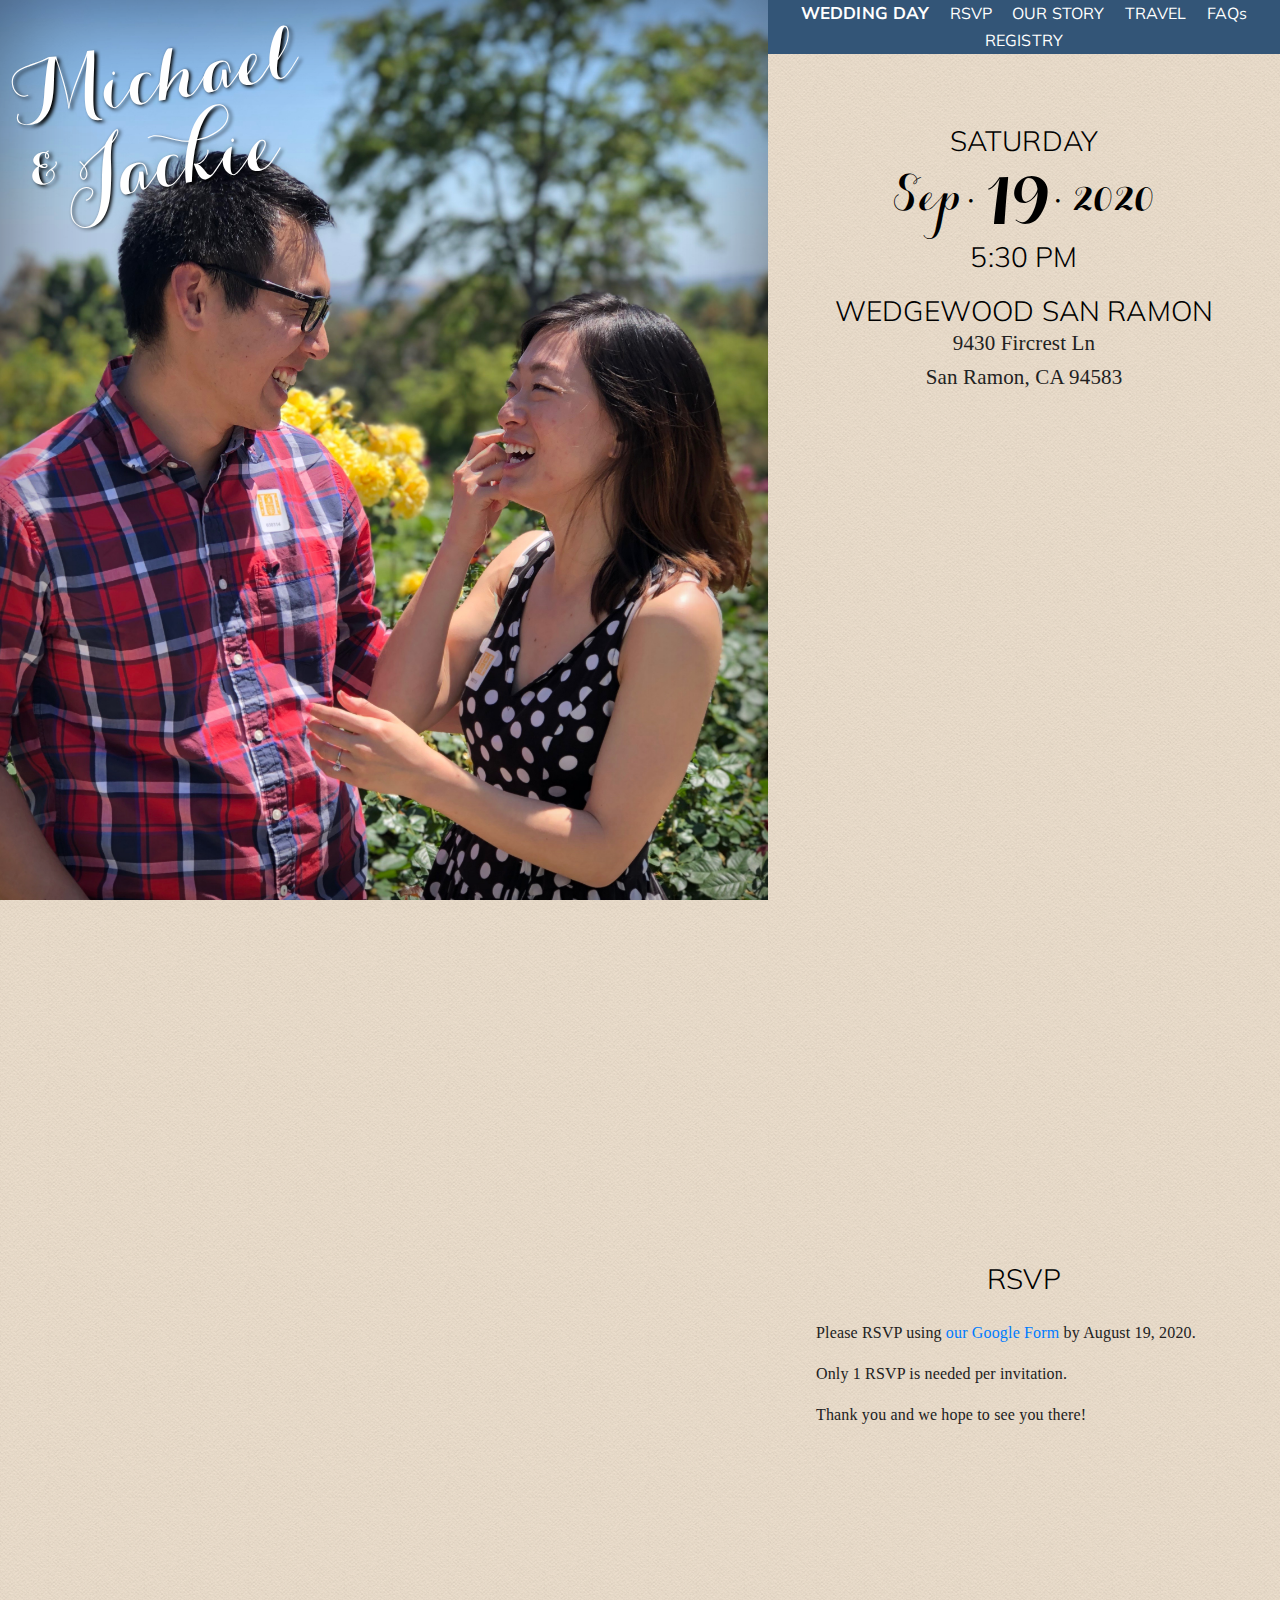
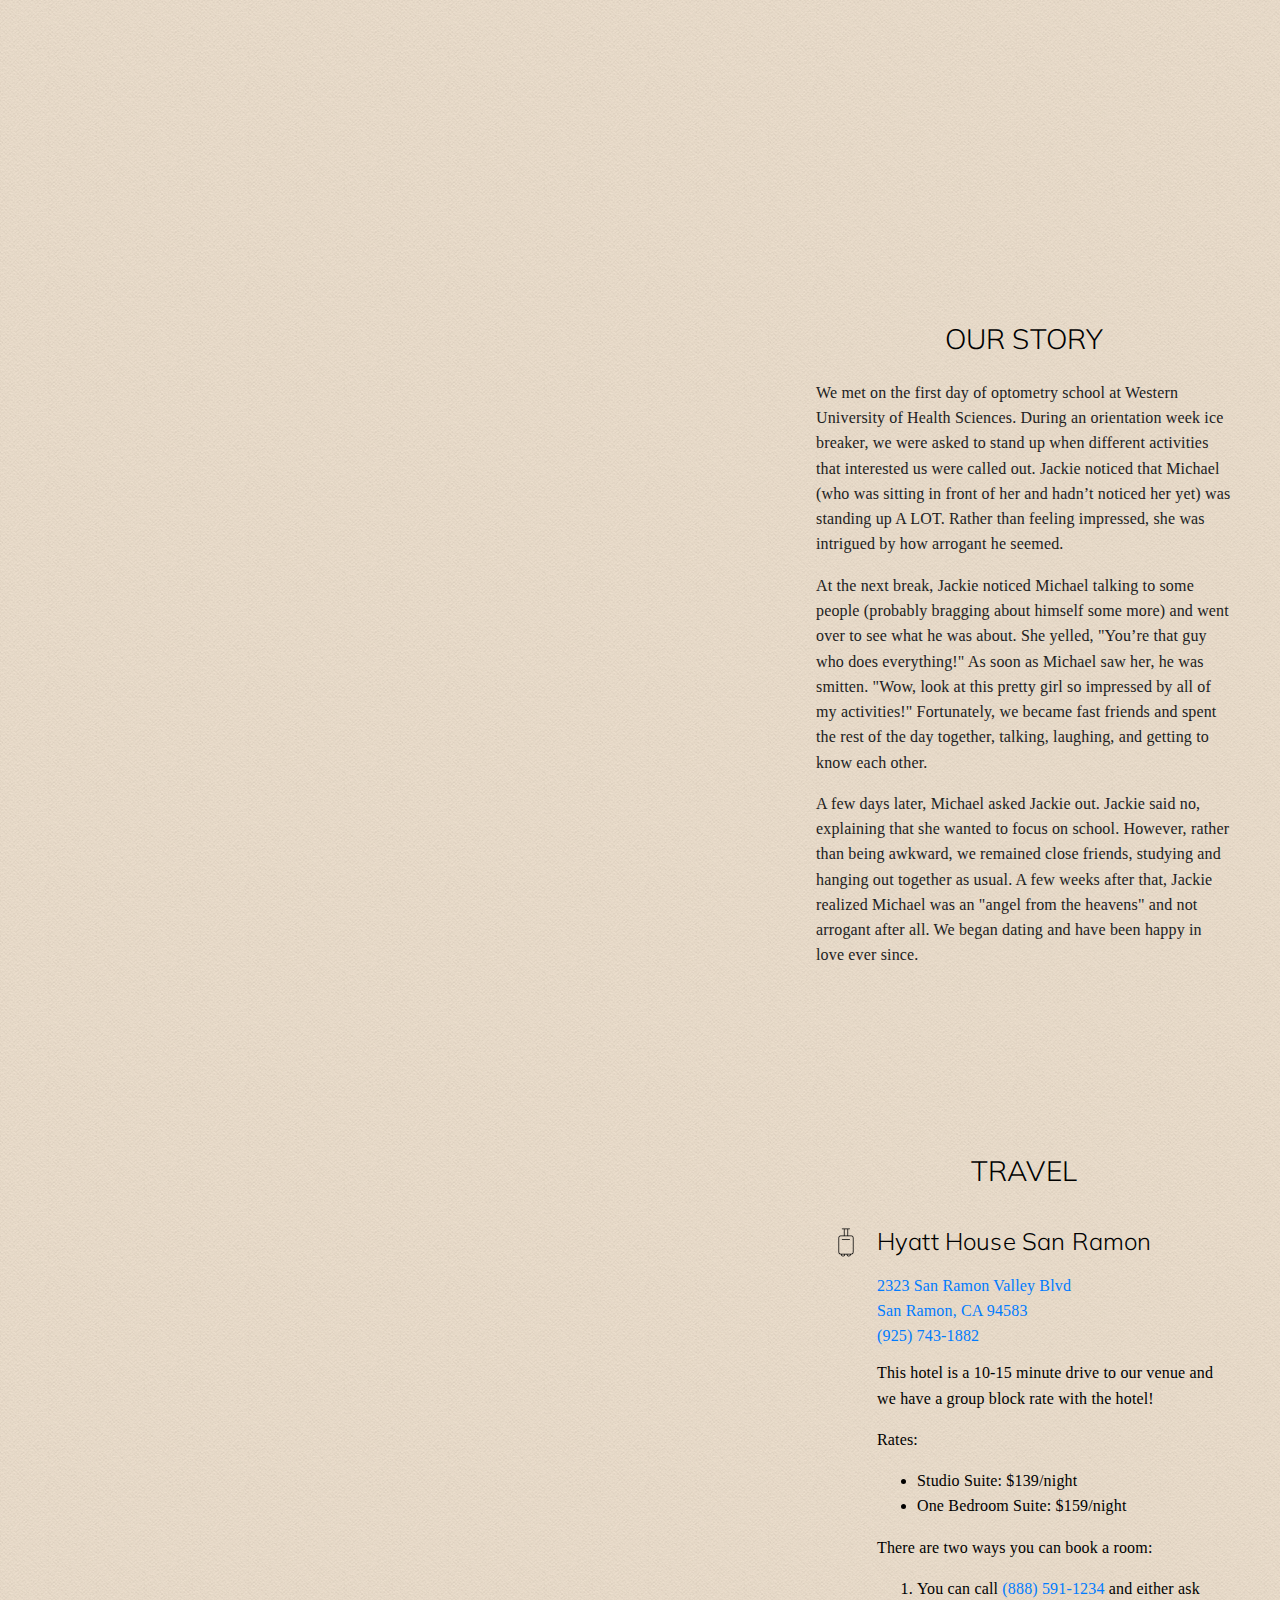
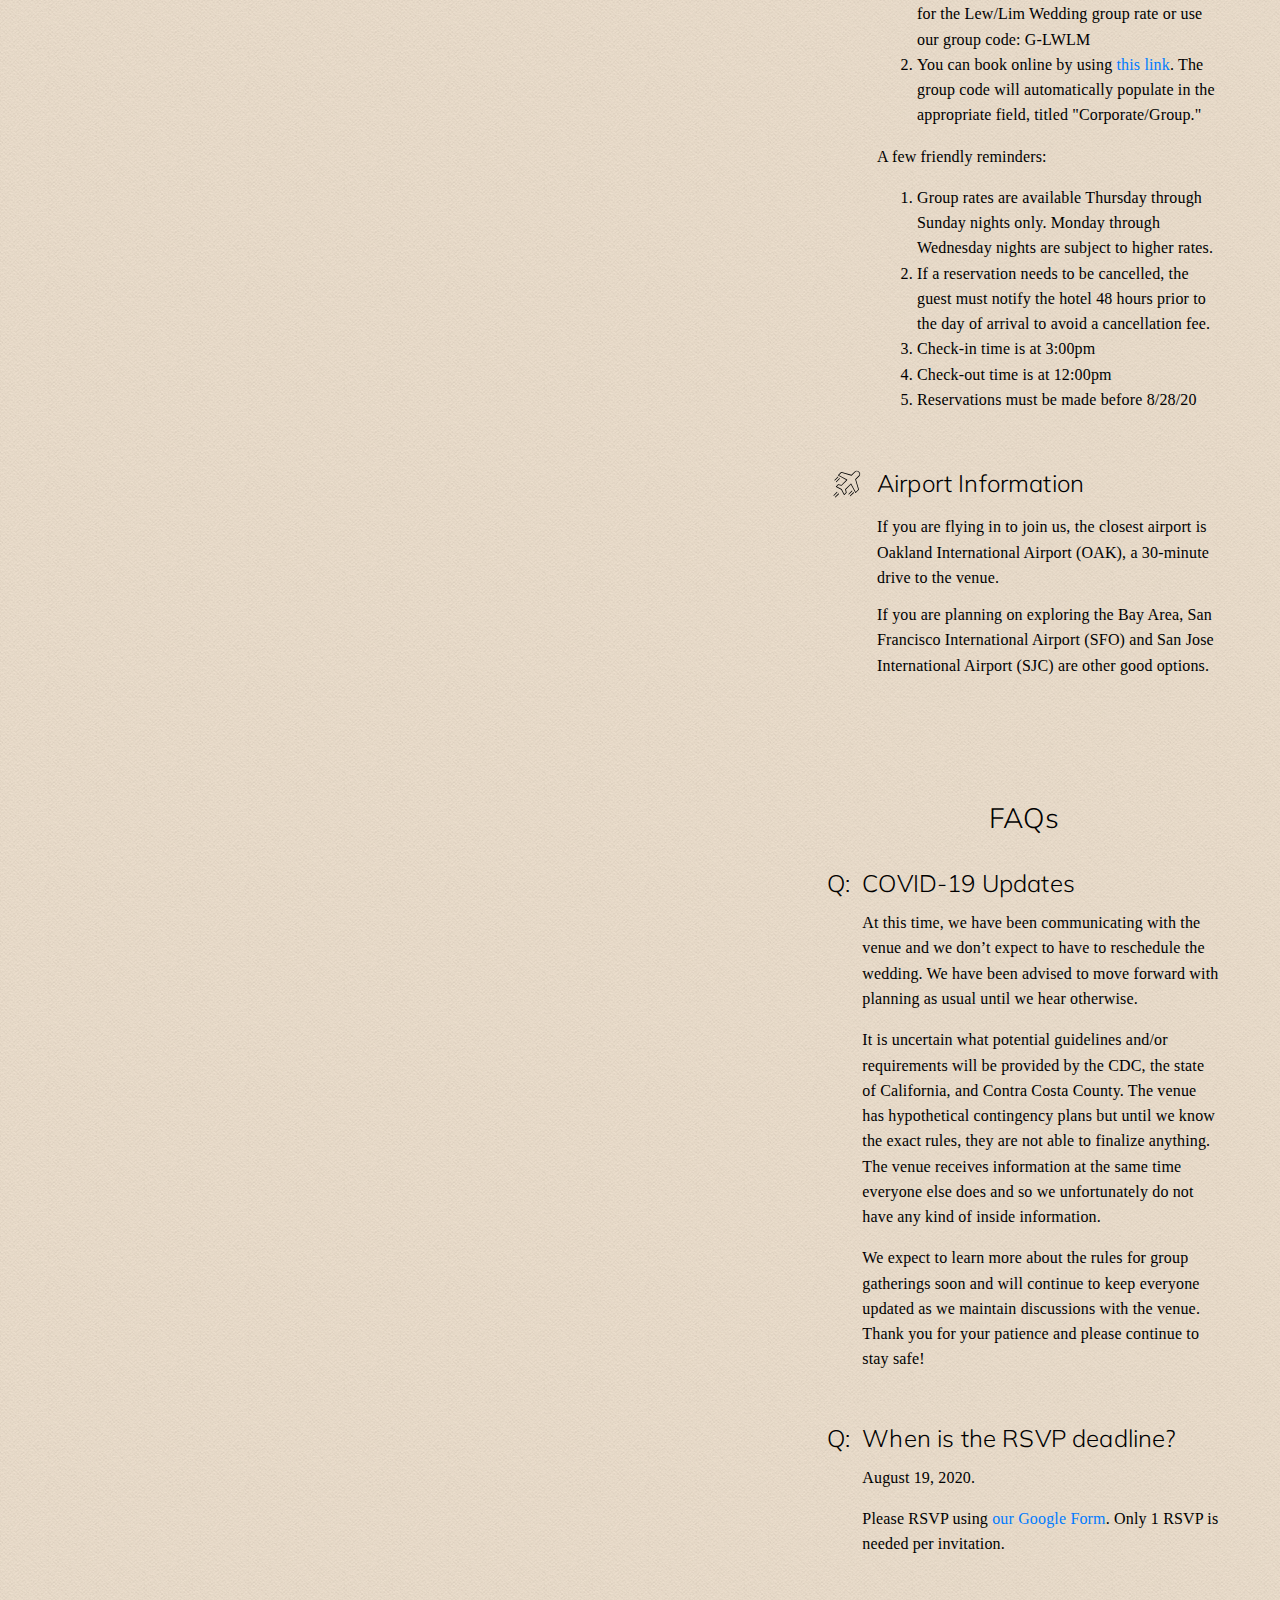
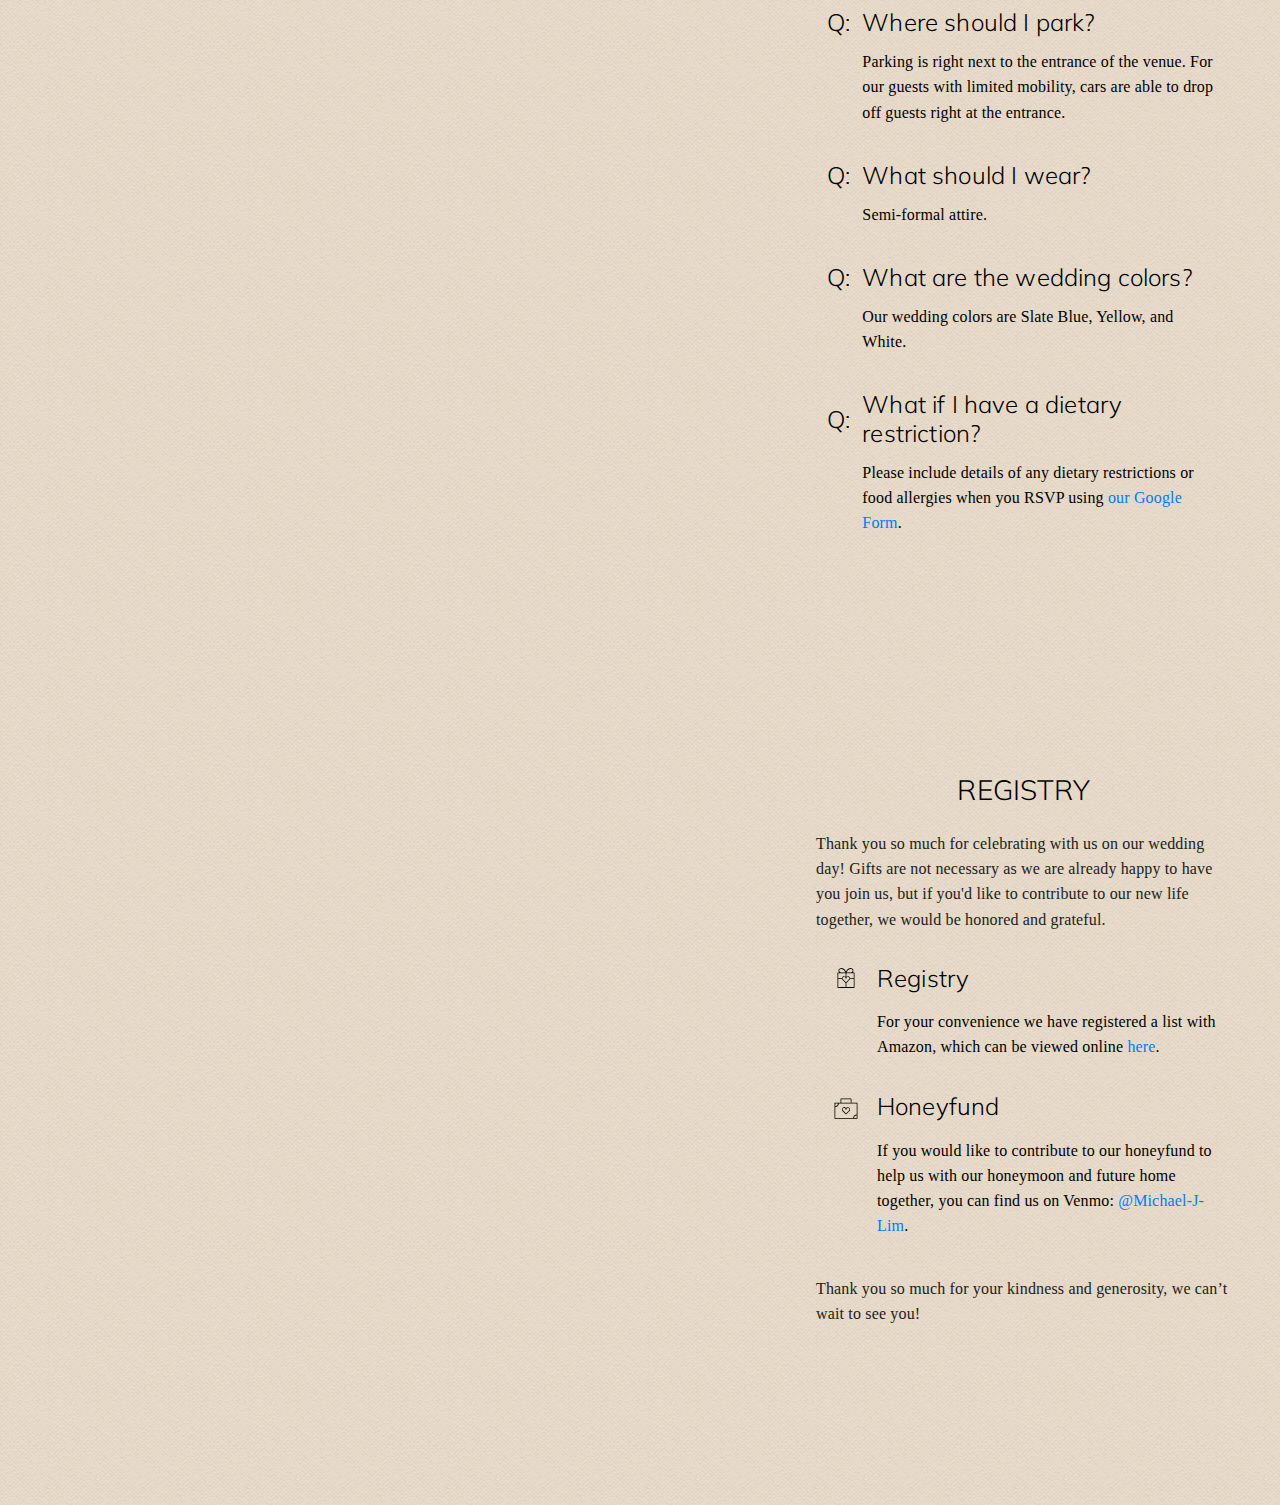
==== index.html @ b02cb092 "Change RSVP date to August 19." ====
<!DOCTYPE html>
<html lang="en">
  <head>
    <title>Michael &amp; Jackie</title>
    <meta charset="UTF-8" />
    <meta http-equiv="X-UA-Compatible" content="IE=edge,chrome=1">
    <meta name="viewport" content="width=device-width, initial-scale=1.0, maximum-scale=1.0, user-scalable=no">
  </head>
  <link rel="stylesheet" href="css/bootstrap.min.css">
  <link rel="stylesheet" href="css/bootstrap-reboot.min.css">
  <link rel="stylesheet" type="text/css" href="css/main.css">
  <link href="https://fonts.googleapis.com/css?family=Muli&display=swap" rel="stylesheet">
  <script>
    function activateSection(sectionId) {
      var coverWrapper = document.getElementById('cover-wrapper-' + sectionId);
      if (coverWrapper.classList.contains('hidden')) {
        coverWrapper.classList.remove('hidden');
      }
      document.getElementById(sectionId + '-link').classList.add('active');
    }
    function deactivateSection(sectionId) {
      var coverWrapper = document.getElementById('cover-wrapper-' + sectionId);
      if (!coverWrapper.classList.contains('hidden')) {
        coverWrapper.classList.add('hidden');
      }
      document.getElementById(sectionId + '-link').classList.remove('active');
    }
    function updateCoverPhoto() {
      var sectionIds = ['wedding-day', 'rsvp', 'our-story', 'travel', 'faqs', 'registry'];
      for (var i = sectionIds.length - 1; i >= 0; i--) {
        var sectionId = sectionIds[i];
        var section = document.getElementById(sectionId);
        console.log(sectionId, section.getClientRects()[0]);
        if (section.getClientRects()[0].y <= 150) {
          activateSection(sectionId);
          for (var j = 0; j < sectionIds.length; j++) {
            if (j == i) {
              continue;
            }
            deactivateSection(sectionIds[j]);
          }
          return;
        }
      }
      document.getElementById(sectionIds[0] + '-link').classList.remove('active');
    }
    window.addEventListener('load', updateCoverPhoto);
    window.addEventListener('scroll', updateCoverPhoto);
  </script>
  <body>

    <div id="photo-container">
      <div class="cover-wrapper" id="cover-wrapper-wedding-day">
        <div class="site-wrapper-inner">
          <div class="cover-container">
            <div class="cover">
              <h1 class="cover-heading">
                <span class="first">Michael</span>
                <span class="middle">&amp;</span>
                <span class="second">Jackie</span>
              </h1>
            </div>
          </div>
        </div>
      </div>
      <div class="cover-wrapper hidden" id="cover-wrapper-rsvp">
        <div class="site-wrapper-inner">
          <div class="cover-container">
            <div class="cover">
              <h1 class="cover-heading">
                <span class="first">Michael</span>
                <span class="middle">&amp;</span>
                <span class="second">Jackie</span>
              </h1>
            </div>
          </div>
        </div>
      </div>
      <div class="cover-wrapper hidden" id="cover-wrapper-our-story">
        <div class="site-wrapper-inner">
          <div class="cover-container">
            <div class="cover">
              <h1 class="cover-heading">
                <span class="first">Michael</span>
                <span class="middle">&amp;</span>
                <span class="second">Jackie</span>
              </h1>
            </div>
          </div>
        </div>
      </div>
      <div class="cover-wrapper hidden" id="cover-wrapper-travel">
        <div class="site-wrapper-inner">
          <div class="cover-container">
            <div class="cover">
              <h1 class="cover-heading">
                <span class="first">Michael</span>
                <span class="middle">&amp;</span>
                <span class="second">Jackie</span>
              </h1>
            </div>
          </div>
        </div>
      </div>
      <div class="cover-wrapper hidden" id="cover-wrapper-faqs">
        <div class="site-wrapper-inner">
          <div class="cover-container">
            <div class="cover">
              <h1 class="cover-heading">
                <span class="first">Michael</span>
                <span class="middle">&amp;</span>
                <span class="second">Jackie</span>
              </h1>
            </div>
          </div>
        </div>
      </div>
      <div class="cover-wrapper hidden" id="cover-wrapper-registry">
        <div class="site-wrapper-inner">
          <div class="cover-container">
            <div class="cover">
              <h1 class="cover-heading">
                <span class="first">Michael</span>
                <span class="middle">&amp;</span>
                <span class="second">Jackie</span>
              </h1>
            </div>
          </div>
        </div>
      </div>
    </div>
    <div id="info">
      <div id="links">
        <nav>
          <ul class="nav mast-nav">
            <li><a id="wedding-day-link" href="#wedding-day">WEDDING DAY</a></li>
            <li><a id="rsvp-link" href="#rsvp">RSVP</a></li>
            <li><a id="our-story-link" href="#our-story">OUR STORY</a></li>
            <li><a id="travel-link" href="#travel">TRAVEL</a></li>
            <li><a id="faqs-link" href="#faqs">FAQs</a></li>
            <li><a id="registry-link" href="#registry">REGISTRY</a></li>
          </ul>
        </nav>
      </div>

      <div class="section" id="wedding-day">
        <div class="section-container">
          <div>
            <div>
              <div>
                <h3 id="day-of-week">SATURDAY</h3>
                <h1 id="wedding-date">
                  <span>Sep</span>
                  <span class="wedding-date-separator">•</span>
                  <span id="day-of-month">19</span>
                  <span class="wedding-date-separator">•</span>
                  <span>2020</span>
                </h1>
                <h3>5:30 PM</h3>
              </div>
            </div>
            <div id="wedding-venue">
              <h3>WEDGEWOOD SAN RAMON</h3>
              <p>
                9430 Fircrest Ln<br>
                San Ramon, CA 94583
              </p>
            </div>
          </div>
          <div class="row" id="map">
            <iframe class="mapview" frameborder="0" src="https://www.google.com/maps/embed?pb=!1m18!1m12!1m3!1d3147.1592425946187!2d-121.93072838468936!3d37.73431367976691!2m3!1f0!2f0!3f0!3m2!1i1024!2i768!4f13.1!3m3!1m2!1s0x808fedb4445f2d53%3A0xfdad5b4ef793f93c!2s9430%20Fircrest%20Ln%2C%20San%20Ramon%2C%20CA%2094583!5e1!3m2!1sen!2sus!4v1583049999375!5m2!1sen!2sus" allowfullscreen=""></iframe>
          </div>
        </div>
      </div>
      <div class="section" id="rsvp">
        <div class="section-container">
          <h3 class="section-header">RSVP</h3>

          <p>Please RSVP using <a href="https://forms.gle/Bbg51zaVAqY84Xuz5" target="_blank">our Google Form</a> by August 19, 2020.</p>

          <p>Only 1 RSVP is needed per invitation.</p>

          <p>Thank you and we hope to see you there!</p>
        </div>
      </div>
      <div class="section" id="our-story">
        <div class="section-container">
          <h3 class="section-header">OUR STORY</h3>

          <p>We met on the first day of optometry school at Western University of Health Sciences.  During an orientation week ice breaker, we were asked to stand up when different activities that interested us were called out.  Jackie noticed that Michael (who was sitting in front of her and hadn’t noticed her yet) was standing up A LOT.  Rather than feeling impressed, she was intrigued by how arrogant he seemed.</p>

          <p>At the next break, Jackie noticed Michael talking to some people (probably bragging about himself some more) and went over to see what he was about.  She yelled, "You’re that guy who does everything!" As soon as Michael saw her, he was smitten.  "Wow, look at this pretty girl so impressed by all of my activities!"  Fortunately, we became fast friends and spent the rest of the day together, talking, laughing, and getting to know each other.</p>

          <p>A few days later, Michael asked Jackie out.  Jackie said no, explaining that she wanted to focus on school.  However, rather than being awkward, we remained close friends, studying and hanging out together as usual.  A few weeks after that, Jackie realized Michael was an "angel from the heavens" and not arrogant after all.  We began dating and have been happy in love ever since.</p>
        </div>
      </div>
      <div class="section" id="travel">
        <div class="section-container">
          <h3 class="section-header">TRAVEL</h3>

          <table id="travel-table">
            <tr>
              <td><img class="table-icon" src="./img/hotel.svg"></td>
              <td><h4>Hyatt House San Ramon</h4></td>
            </tr>
            <tr>
              <td></td>
              <td>
                <a href="https://goo.gl/maps/m1KKHGVCQs3vvxTC6" target="_blank">
                  2323 San Ramon Valley Blvd<br>
                  San Ramon, CA 94583
                </a><br>
                <a href="tel:925-743-1882" target="_blank">(925) 743-1882</a>
              </td>
            </tr>
            <tr>
              <td></td>
              <td>
                <p>This hotel is a 10-15 minute drive to our venue and we have a group block rate with the hotel!</p>

                <p>Rates:</p>
                <ul>
                  <li>Studio Suite: $139/night</li>
                  <li>One Bedroom Suite: $159/night</li>
                </ul>
                <p>There are two ways you can book a room:</p>
                <ol>
                  <li>You can call <a href="tel:888-591-1234" target="_blank">(888) 591-1234</a> and either ask for the Lew/Lim Wedding group rate or use our group code: G-LWLM</li>
                  <li>You can book online by using <a href="https://sanramon.house.hyatt.com/en/hotel/home.html?corp_id=G-LWLM" target="_blank">this link</a>. The group code will automatically populate in the appropriate field, titled "Corporate/Group."</li>
                </ol>
                <p>A few friendly reminders:</p>
                <ol>
                  <li>Group rates are available Thursday through Sunday nights only. Monday through Wednesday nights are subject to higher rates.</li>
                  <li>If a reservation needs to be cancelled, the guest must notify the hotel 48 hours prior to the day of arrival to avoid a cancellation fee.</li>
                  <li>Check-in time is at 3:00pm</li>
                  <li>Check-out time is at 12:00pm</li>
                  <li>Reservations must be made before 8/28/20</li>
                </ol>
              </td>
            </tr>
            <tr><td></td></tr>
            <tr><td></td></tr>
            <tr>
              <td><img class="table-icon" src="./img/flight.svg"></td>
              <td><h4>Airport Information</h4></td>
            </tr>
            <tr>
              <td></td>
              <td>If you are flying in to join us, the closest airport is Oakland International Airport (OAK), a 30-minute drive to the venue.</td>
            </tr>
            <tr>
              <td></td>
              <td>If you are planning on exploring the Bay Area, San Francisco International Airport (SFO) and San Jose International Airport (SJC) are other good options.</td>
            </tr>
          </table>
        </div>
      </div>
      <div class="section" id="faqs">
        <div class="section-container">
          <h3 class="section-header">FAQs</h3>

          <table id="faqs-table">
            <tr>
              <td class="faq"><h4>Q:</h4></td>
              <td><h4>COVID-19 Updates</h4></td>
            </tr>
            <tr>
              <td></td>
              <td>
                <p>At this time, we have been communicating with the venue and we don’t expect to have to reschedule the wedding. We have been advised to move forward with planning as usual until we hear otherwise.</p>

                <p>It is uncertain what potential guidelines and/or requirements will be provided by the CDC, the state of California, and Contra Costa County.  The venue has hypothetical contingency plans but until we know the exact rules, they are not able to finalize anything. The venue receives information at the same time everyone else does and so we unfortunately do not have any kind of inside information.</p>

                <p>We expect to learn more about the rules for group gatherings soon and will continue to keep everyone updated as we maintain discussions with the venue. Thank you for your patience and please continue to stay safe!</p>
              </td>
            </tr>

            <tr><td></td></tr>
            <tr><td></td></tr>

            <tr>
              <td class="faq"><h4>Q:</h4></td>
              <td><h4>When is the RSVP deadline?</h4></td>
            </tr>
            <tr>
              <td></td>
              <td>
                <p>August 19, 2020.</p>

                <p>Please RSVP using <a href="https://forms.gle/Bbg51zaVAqY84Xuz5" target="_blank">our Google Form</a>. Only 1 RSVP is needed per invitation.</p>
              </td>
            </tr>

            <tr><td></td></tr>
            <tr><td></td></tr>

            <tr>
              <td class="faq"><h4>Q:</h4></td>
              <td><h4>Where should I park?</h4></td>
            </tr>
            <tr>
              <td></td>
              <td>Parking is right next to the entrance of the venue. For our guests with limited mobility, cars are able to drop off guests right at the entrance. </td>
            </tr>

            <tr><td></td></tr>
            <tr><td></td></tr>

            <tr>
              <td class="faq"><h4>Q:</h4></td>
              <td><h4>What should I wear?</h4></td>
            </tr>
            <tr>
              <td></td>
              <td>Semi-formal attire.</td>
            </tr>

            <tr><td></td></tr>
            <tr><td></td></tr>

            <tr>
              <td class="faq"><h4>Q:</h4></td>
              <td><h4>What are the wedding colors?</h4></td>
            </tr>
            <tr>
              <td></td>
              <td>Our wedding colors are Slate Blue, Yellow, and White.</td>
            </tr>

            <tr><td></td></tr>
            <tr><td></td></tr>

            <tr>
              <td class="faq"><h4>Q:</h4></td>
              <td><h4>What if I have a dietary restriction?</h4></td>
            </tr>
            <tr>
              <td></td>
              <td>Please include details of any dietary restrictions or food allergies when you RSVP using <a href="https://forms.gle/Bbg51zaVAqY84Xuz5" target="_blank">our Google Form</a>.</td>
            </tr>
          </table>
        </div>
      </div>
      <div class="section" id="registry">
        <div class="section-container">
          <h3 class="section-header">REGISTRY</h3>
          <p>Thank you so much for celebrating with us on our wedding day! Gifts are not necessary as we are already happy to have you join us, but if you'd like to contribute to our new life together, we would be honored and grateful.</p>

          <table id="registry-table">
            <tr>
              <td><img class="table-icon" src="./img/registry.svg"></td>
              <td><h4>Registry</h4></td>
            </tr>
            <tr>
              <td></td>
              <td>
                <p>For your convenience we have registered a list with Amazon, which can be viewed online <a href="https://www.amazon.com/wedding/michael-lim-jackie-lew-san-ramon-september-2020/registry/2F398CH2F6BD" target="_blank">here</a>.
              </td>
            </tr>

            <tr>
              <td><img class="table-icon" src="./img/honeyfund.svg"></td>
              <td><h4>Honeyfund</h4></td>
            </tr>
            <tr>
              <td></td>
              <td>
                <p>If you would like to contribute to our honeyfund to help us with our honeymoon and future home together, you can find us on Venmo: <a href="https://venmo.com/Michael-J-Lim" target="_blank">@Michael-J-Lim</a>.</p>
              </td>
            </tr>
          </table>

          <p>Thank you so much for your kindness and generosity, we can’t wait to see you!</p>
        </div>
      </div>
    </div>
  </body>
</html>
---- css/main.css ----
/* Base */
@font-face {
  font-family: CarolynaProBlack;
  src: url(fonts/carolyna-pro-black.otf);
}

html,
body {
  height: 100%;
  background-color: #e8dbca;
  background: url("../img/bg.png") repeat;
}

body {
  color: #000;
  display: block;
  font-family: Georgia,Cambria,"Times New Roman",Times,serif;
  font-style: normal;
  font-weight: 400;
  letter-spacing: .01rem;
  /*letter-spacing: -0.003em;*/
  line-height: 1.58;
  margin: 0;
  position: relative;
}

h1, h2, h3, h4 {
  color: #000;
  font-family: 'Muli', sans-serif;
  font-weight: 300;
  margin: 0;
  padding: 10px 0;
}
h2 {
  text-align: center;
}
h3 {
  padding: 0;
  text-align: center;
}
h4 {
  padding: 0;
  text-align: left;
}

table {
  color: #fff;
  margin-bottom: 10px;
  vertical-align: top;
  width: 100%;
}

table h3 {
  margin: 0;
}

/* Photo Container */
#photo-container {
  bottom: 0;
  height: 100%;
  left: 0;
  overflow: hidden;
  position: fixed;
  top: 0;
  width: 60%;
}

.cover-wrapper {
  background: url("../img/engage_crop.jpg") center;
  background-size: cover;
  -webkit-box-shadow: inset 0 0 100px rgba(0,0,0,.5);
  box-shadow: inset 0 0 100px rgba(0,0,0,.5);
  height: 100%;
  min-height: 100%;
  opacity: 1;
  position: absolute;
  transition: opacity 2s ease-in-out;
  -moz-transition: opacity 2s ease-in-out;
  -webkit-transition: opacity 2s ease-in-out;
  width: 100%;
}
.cover-wrapper.hidden {
  opacity: 0;
}
#cover-wrapper-wedding-day {
  background: url("../img/engage_crop.jpg") center;
  background-size: cover;
}
#cover-wrapper-rsvp {
  background: url("../img/rsvp_crop_crop.jpg") center;
  background-size: cover;
}
#cover-wrapper-our-story {
  background: url("../img/story.jpg") center;
  background-size: cover;
}
#cover-wrapper-travel {
  background: url("../img/travel.jpg") center;
  background-size: cover;
}
#cover-wrapper-faqs {
  background: url("../img/faqs.jpg") center;
  background-size: cover;
}
#cover-wrapper-registry {
  background: url("../img/registry.jpg") center;
  background-size: cover;
}

.site-wrapper-inner {
  vertical-align: top;
}

.cover-container {
  margin-right: auto;
  margin-left: auto;
}

.cover {
  padding: 20px;
}

.cover-heading {
  font-family: CarolynaProBlack;
  transform: rotate(-10deg);
  display: block;
  font-size: 81px;
  width: 300px;
  color: #fff;
  text-shadow: 2px 2px 4px #000;
}
.cover-heading .first {
  display: block;
}
.cover-heading .middle {
  display: block;
  margin-top: -27px;
}
.cover-heading .second {
  display: block;
  margin-left: 36px;
  margin-top: -81px;
}

/* Nav */
#links {
  background-color: #357;
  color: #fff;
  position: fixed;
  right: 0;
  left: 60%;
  height: 54px;
}
#links li {
  display: inline-block;
  line-height: 12px;
  padding-left: 10px;
  padding-right: 10px;
}
#links a {
  color: #fff;
  padding-right: 0;
  padding-left: 0;
  font-family: 'Muli', sans-serif;
  font-size: 16px;
}
#links a.active,
#links a.active:hover,
#links a.active:focus {
  font-size: 17px;
  font-weight: bold;
}

nav {
  height: 100%;
}

.mast-nav {
  height: 100%;
  vertical-align: middle;
  align-items: center;
  justify-content: center;
}

/* Info */
#info {
  background-color: #e8dbca;
  background: url("../img/bg.png") repeat;
  color: #212121;
  margin-left: auto;
  position: static;
  width: 40%;
}
.section {
  display: table;
  min-height: 100vh;
  width: 100%;
}
.section-container {
  display: table-cell;
  padding: 54px 48px 48px;
  vertical-align: middle;
}
.section-header {
  margin: 0 0 24px;
}

/* Wedding Day */
#wedding-day {
  text-align: center;
}
#wedding-day h3 {
  text-align: center;
}

#wedding-date {
  font-family: CarolynaProBlack;
  font-size: 48px;
  margin: 12px 0;
  padding: 0;
  text-align: center;
}
#wedding-date span {
  vertical-align: middle;
}

.wedding-date-separator {
  margin: 0 -10px;
}

#day-of-week {
  margin: 12px 0 0;
}

#day-of-month {
  font-size: 96px;
  line-height: 48px;
  vertical-align: middle;
}

#wedding-venue {
  font-size: 21px;
  margin-top: 20px;
  text-align: center;
}

#map {
  margin-top: 40px;
}

.mapview {
  height: 360px;
  width: 100%;
}

/* TRAVEL */
#travel-table {
  width: 100%;
  color: #000;
  border-spacing: 10px;
  border-collapse: separate;
}
#travel-table h4 {
  margin: 0;
}

.table-icon {
  height: 38px;
  width: 38px;
}

/* FAQs */
#faqs-table {
  width: 100%;
  color: #000;
  border-spacing: 10px;
  border-collapse: separate;
}
.faq {
  font-weight: bold;
}

/* REGISTRY */
#registry-table {
  width: 100%;
  color: #000;
  border-spacing: 10px;
  border-collapse: separate;
}
#registry-table h4 {
  margin: 0;
}

@media only screen and (max-width: 960px) {
  #photo-container {
    width: 100%;
    position: relative;
    top: 54px;
  }
  #info {
    position: relative;
    width: 100%;
  }
  #links {
    left: 0;
    width: 100%;
    top: 0;
  }
/*  #links a {
    text-decoration: underline;
  }*/
}

/* Small */
@media only screen and (max-width: 1200px) {
  body {
    font-size: 18px;
  }

  .cover-heading {
    font-size: 72px;
  }
  .cover-heading .middle {
    margin-top: -24px;
  }
  .cover-heading .second {
    margin-left: 32px;
    margin-top: -72px;
  }

  #links a {
    font-size: 16px;
  }

  h2 {
    font-size: 1.75rem;
  }
  h3 {
    font-size: 1.5rem;
  }
  h4 {
    font-size: 1.25rem;
  }
}

/* X-Small */
@media (min-width: 960px) and (max-width: 1200px) {
  .mast-nav li {
    margin-left: 0 !important;
    text-align: center;
  }

  .mast-nav li:nth-child(1), .mast-nav li:nth-child(2) {
    width: 49%;
  }

  .mast-nav li:nth-child(3), .mast-nav li:nth-child(4), .mast-nav li:nth-child(5) {
    width: 32%;
  }
}

@media (max-width: 630px) {
  .cover-heading {
    font-size: 63px;
  }
  .cover-heading .middle {
    margin-top: -21px;
  }
  .cover-heading .second {
    margin-left: 28px;
    margin-top: -63px;
  }
}

@media (max-width: 540px) {
  .cover-heading {
    font-size: 54px;
  }
  .cover-heading .middle {
    margin-top: -18px;
  }
  .cover-heading .second {
    margin-left: 24px;
    margin-top: -54px;
  }
}

@media (max-width: 480px) {
  .mast-nav li {
    margin-left: 0 !important;
    text-align: center;
  }

  .mast-nav li:nth-child(1), .mast-nav li:nth-child(2) {
    width: 49%;
  }

  .mast-nav li:nth-child(3), .mast-nav li:nth-child(4), .mast-nav li:nth-child(5) {
    width: 32%;
  }

  #wedding-date {
    font-size: 36px;
  }
  #day-of-month {
    font-size: 72px;
    line-height: 36px;
  }
  .section-container {
    padding: 54px 36px 36px;
  }
}

@media (max-width: 450px) {
  .cover-heading {
    font-size: 45px;
  }
  .cover-heading .middle {
    margin-top: -15px;
  }
  .cover-heading .second {
    margin-left: 20px;
    margin-top: -45px;
  }
}

@media (max-width: 360px) {
  .cover-heading {
    font-size: 36px;
  }
  .cover-heading .middle {
    margin-top: -12px;
  }
  .cover-heading .second {
    margin-left: 16px;
    margin-top: -36px;
  }
}
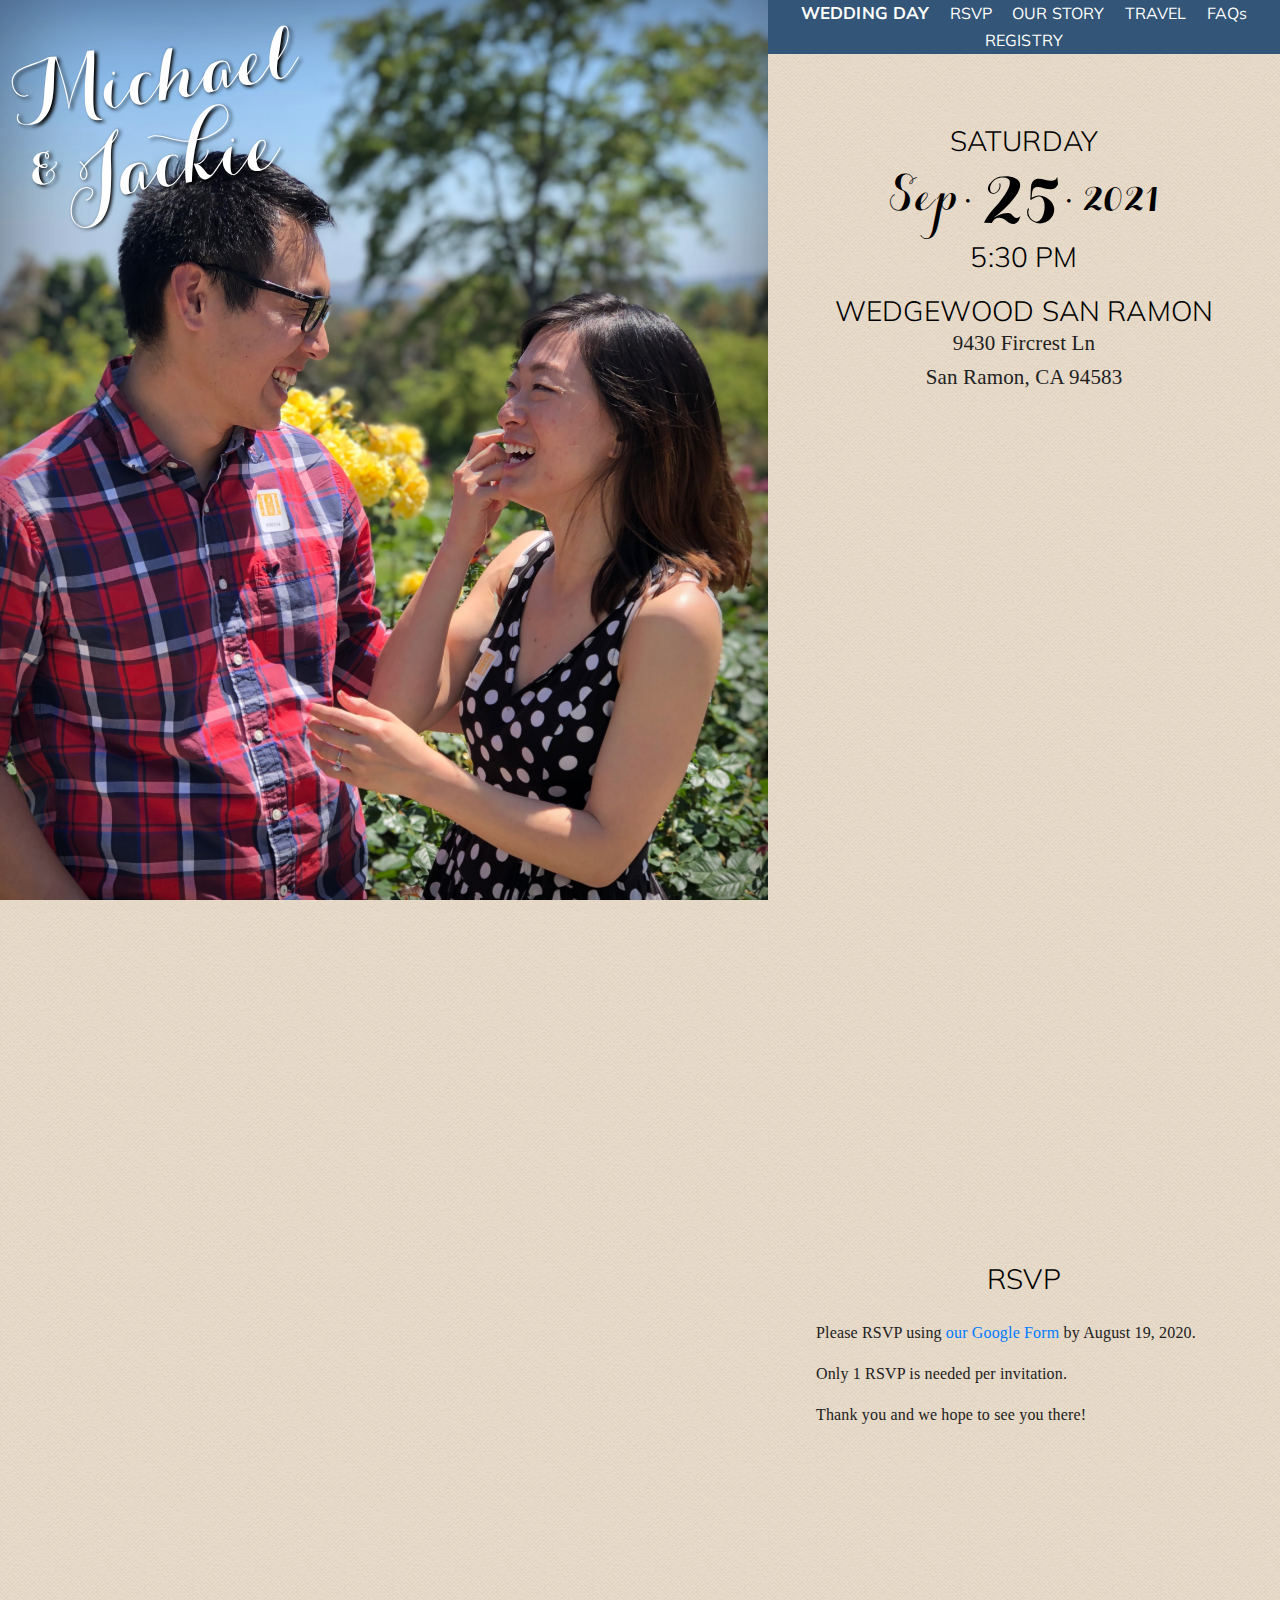
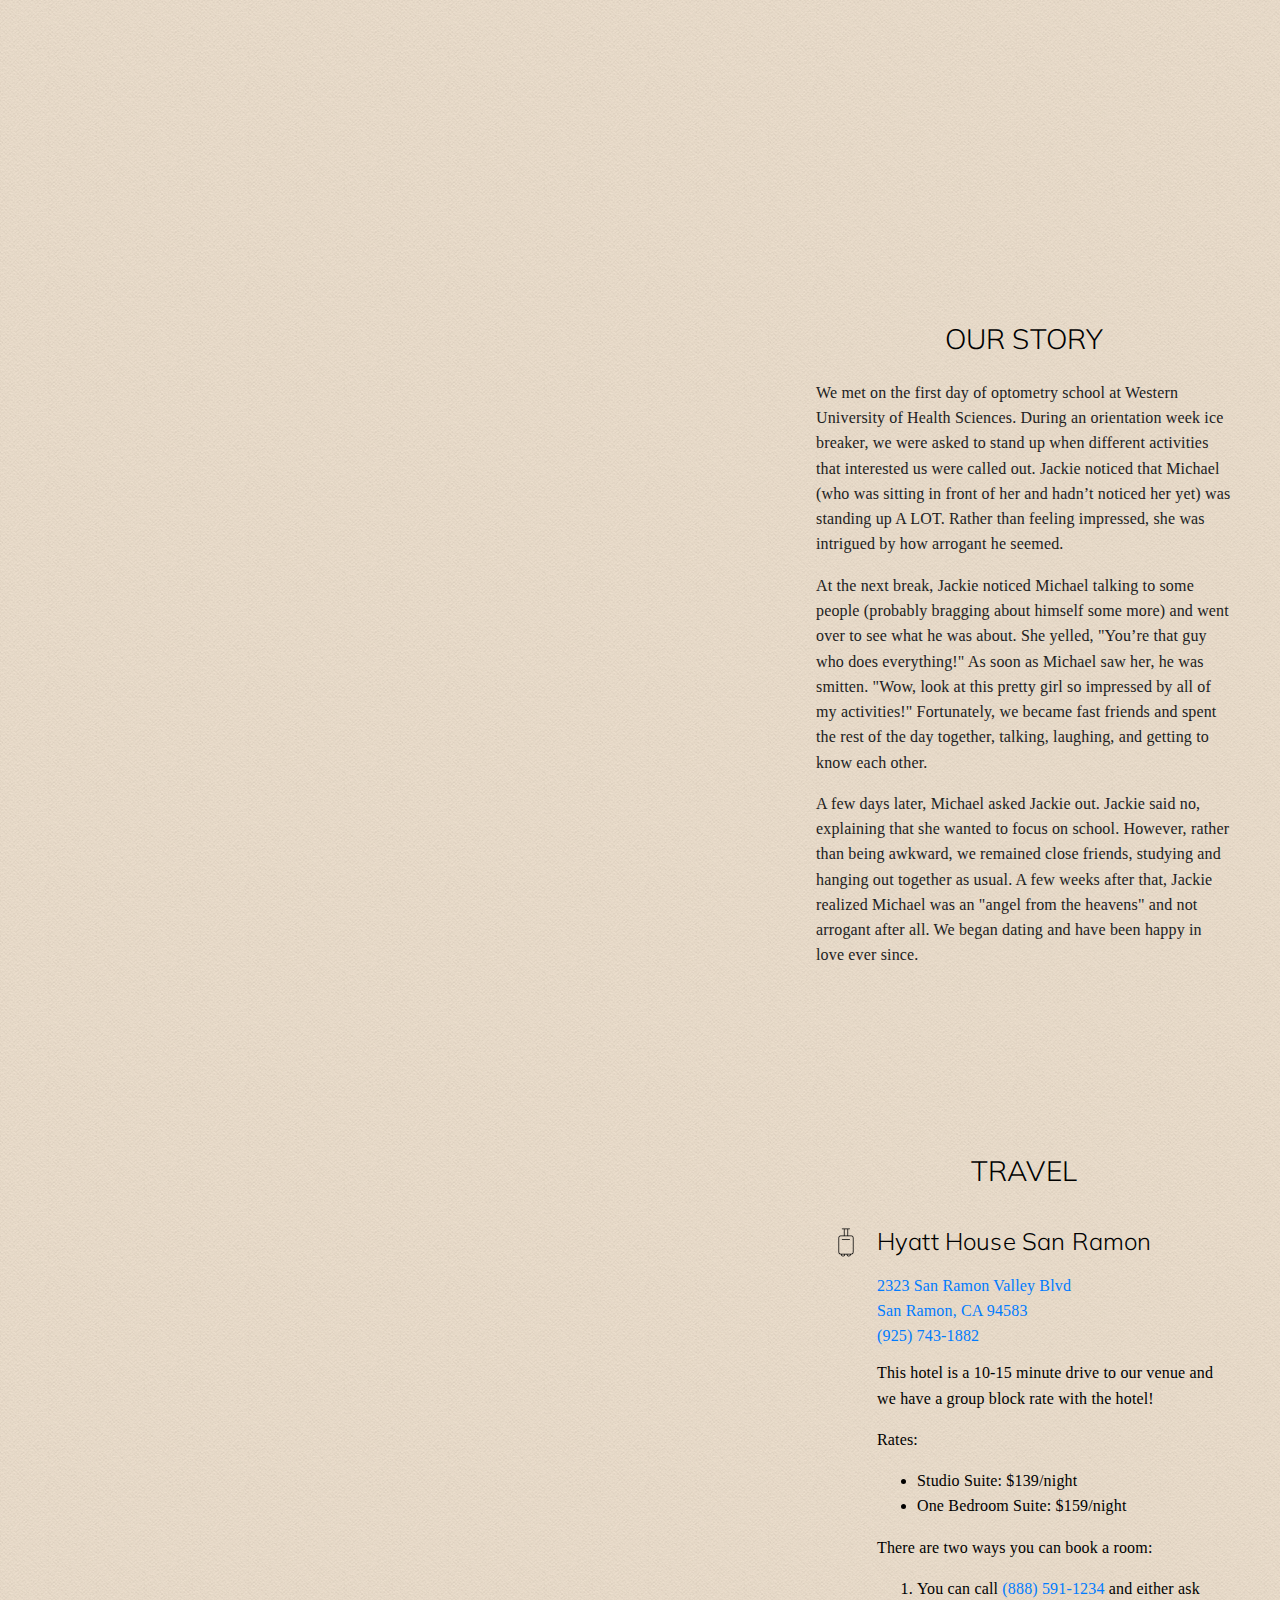
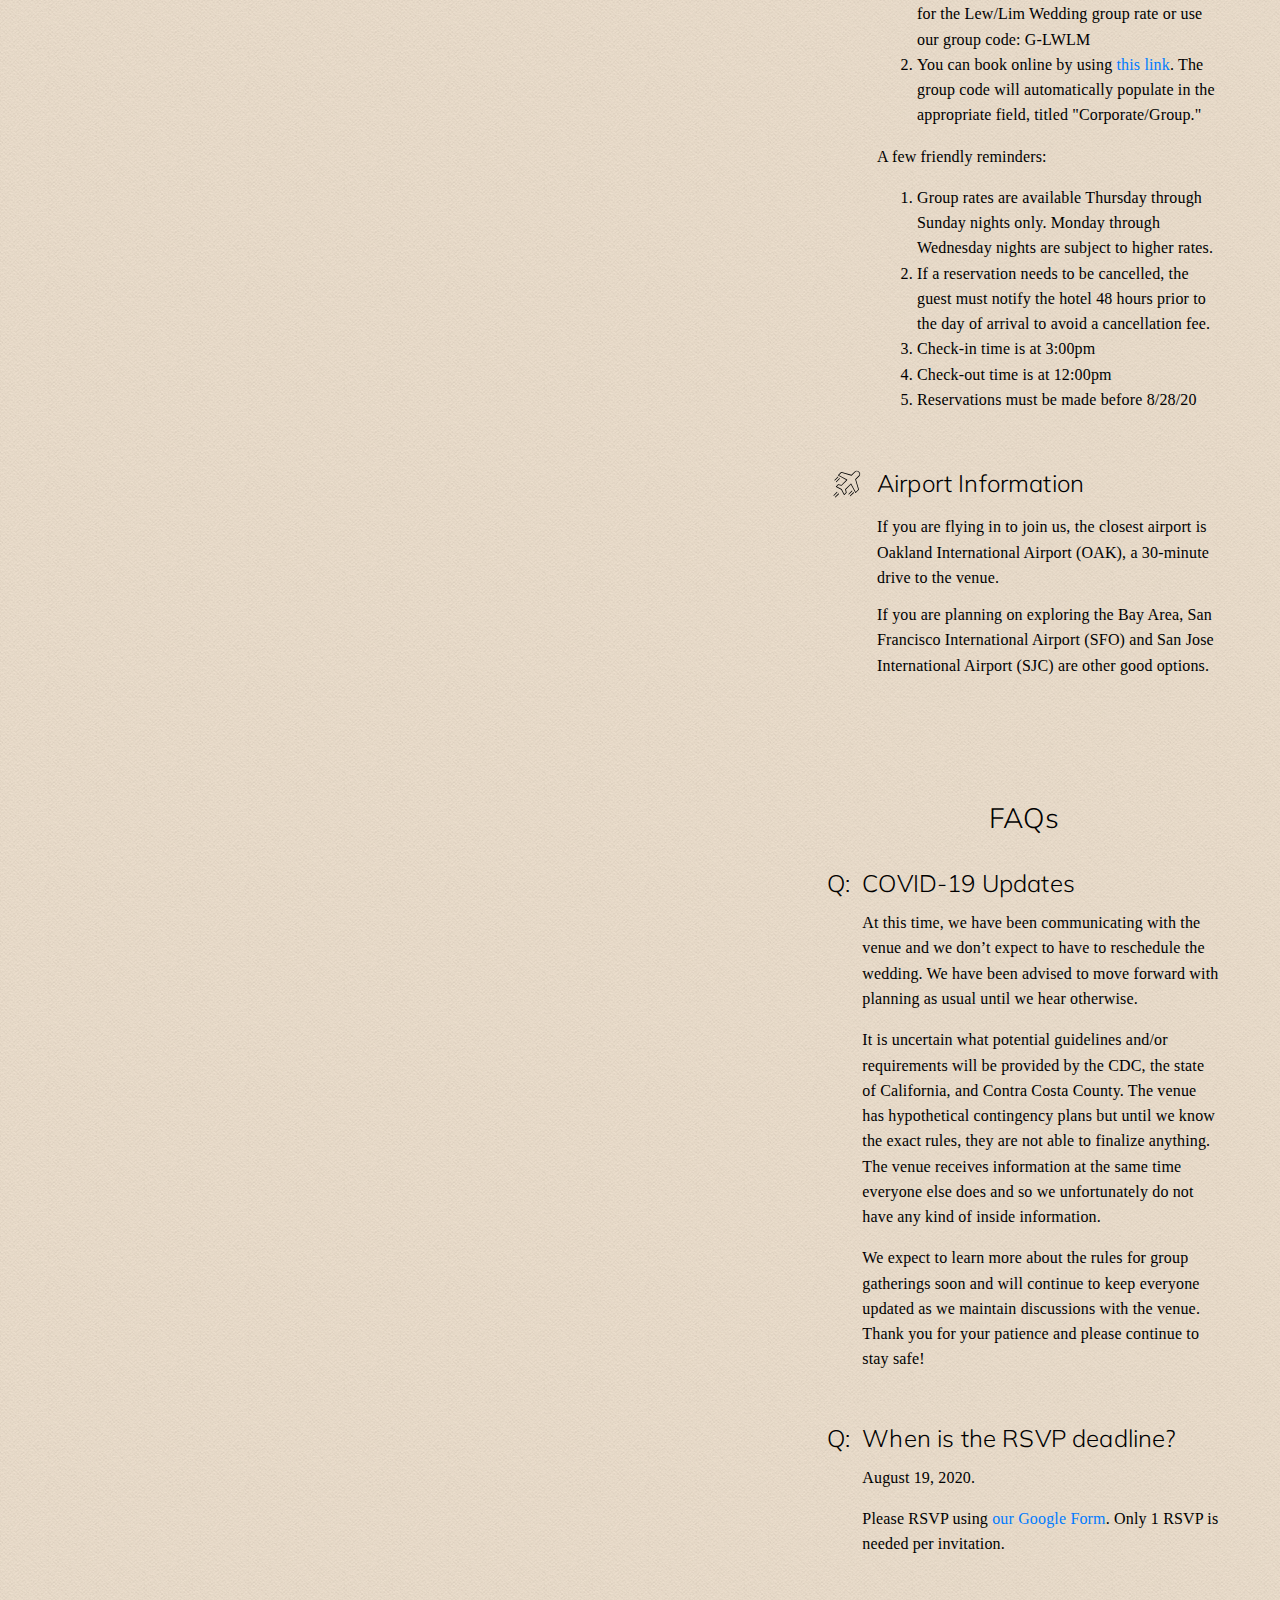
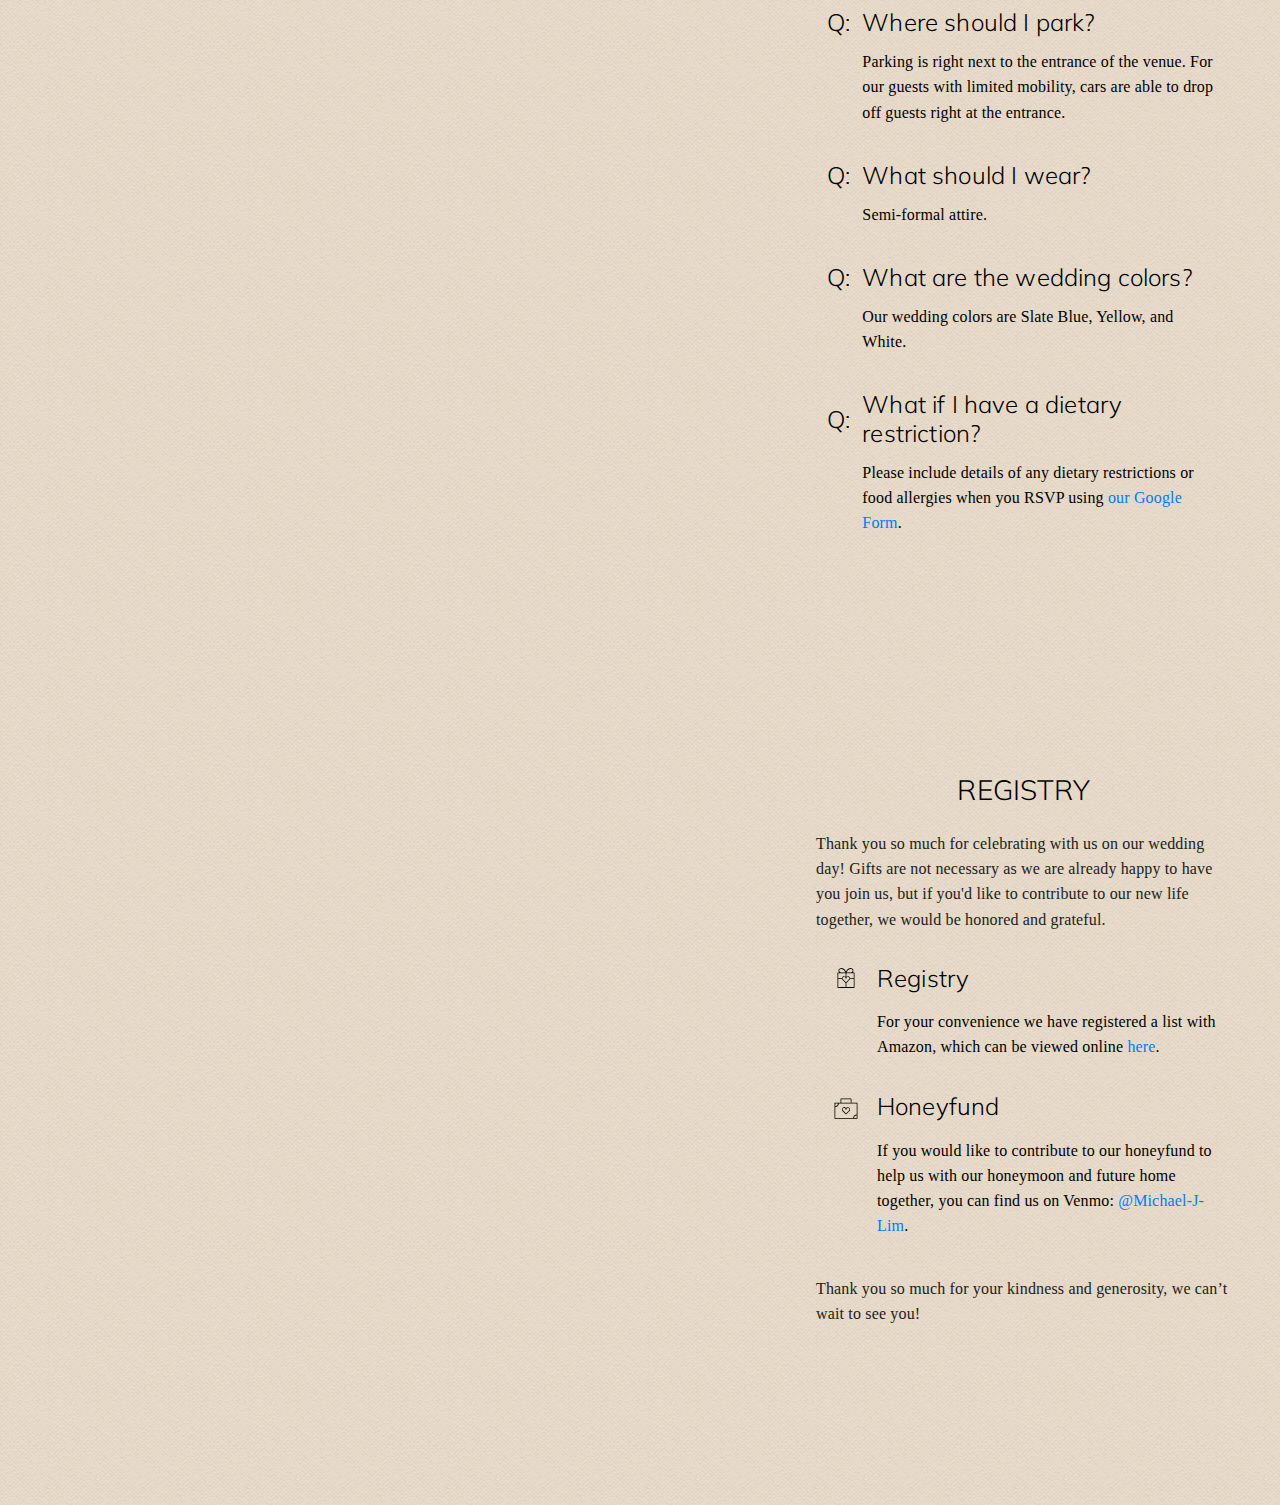
==== commit 5d12defc: "Update wedding date to Sep 25, 2021." ====
--- a/index.html
+++ b/index.html
@@ -152,9 +152,9 @@
                 <h1 id="wedding-date">
                   <span>Sep</span>
                   <span class="wedding-date-separator">•</span>
-                  <span id="day-of-month">19</span>
+                  <span id="day-of-month">25</span>
                   <span class="wedding-date-separator">•</span>
-                  <span>2020</span>
+                  <span>2021</span>
                 </h1>
                 <h3>5:30 PM</h3>
               </div>
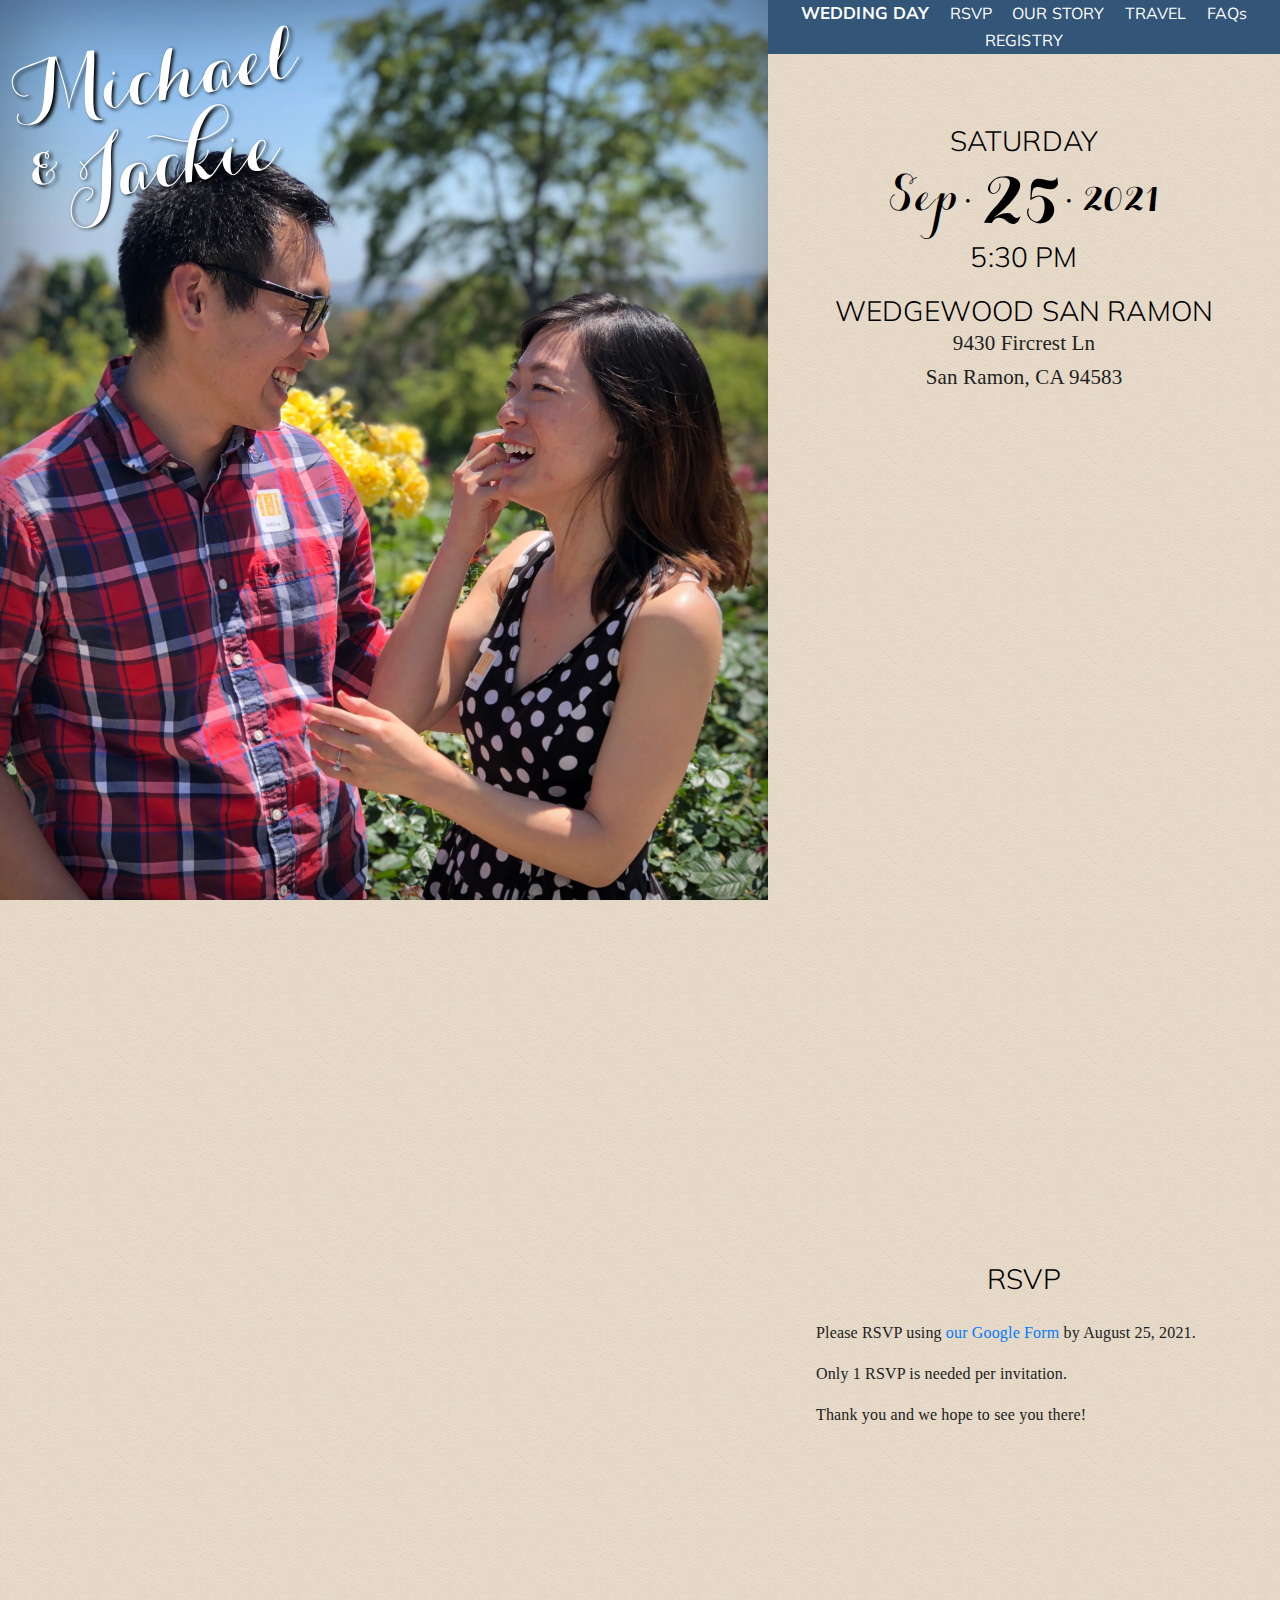
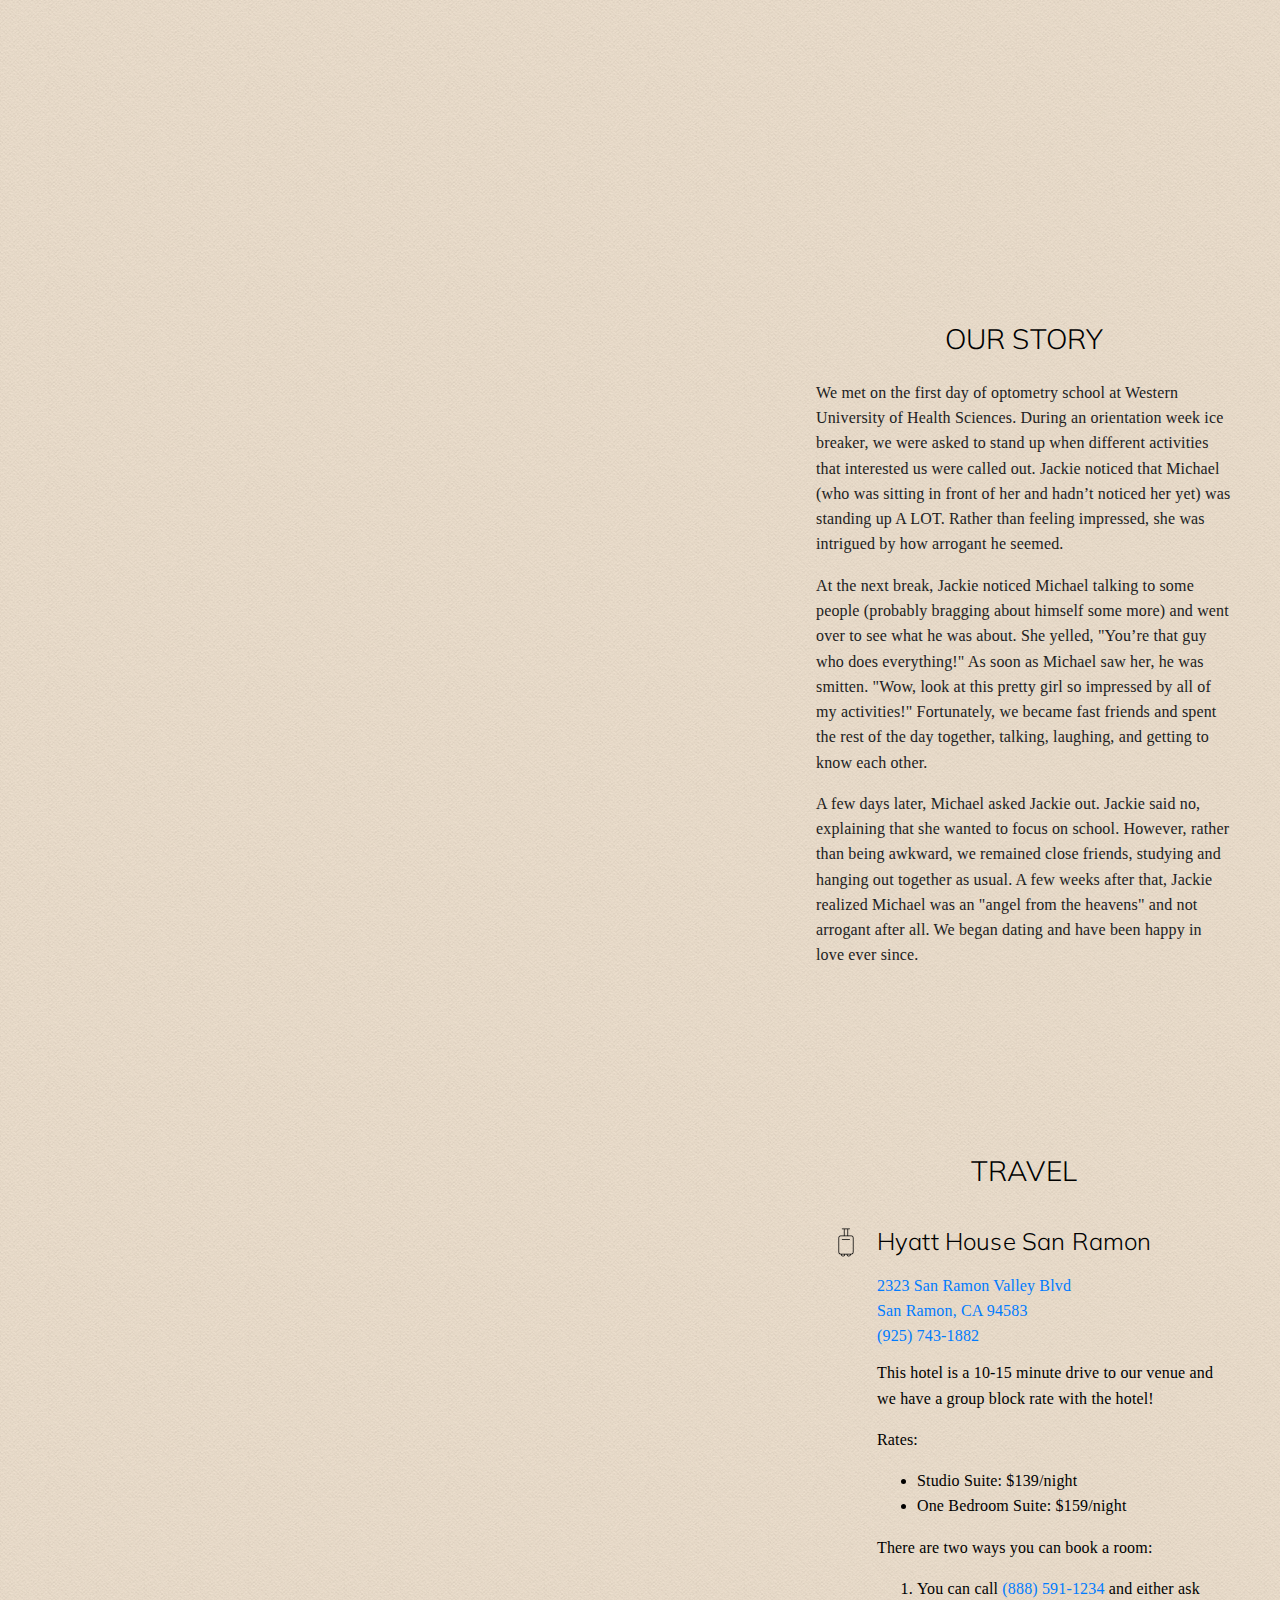
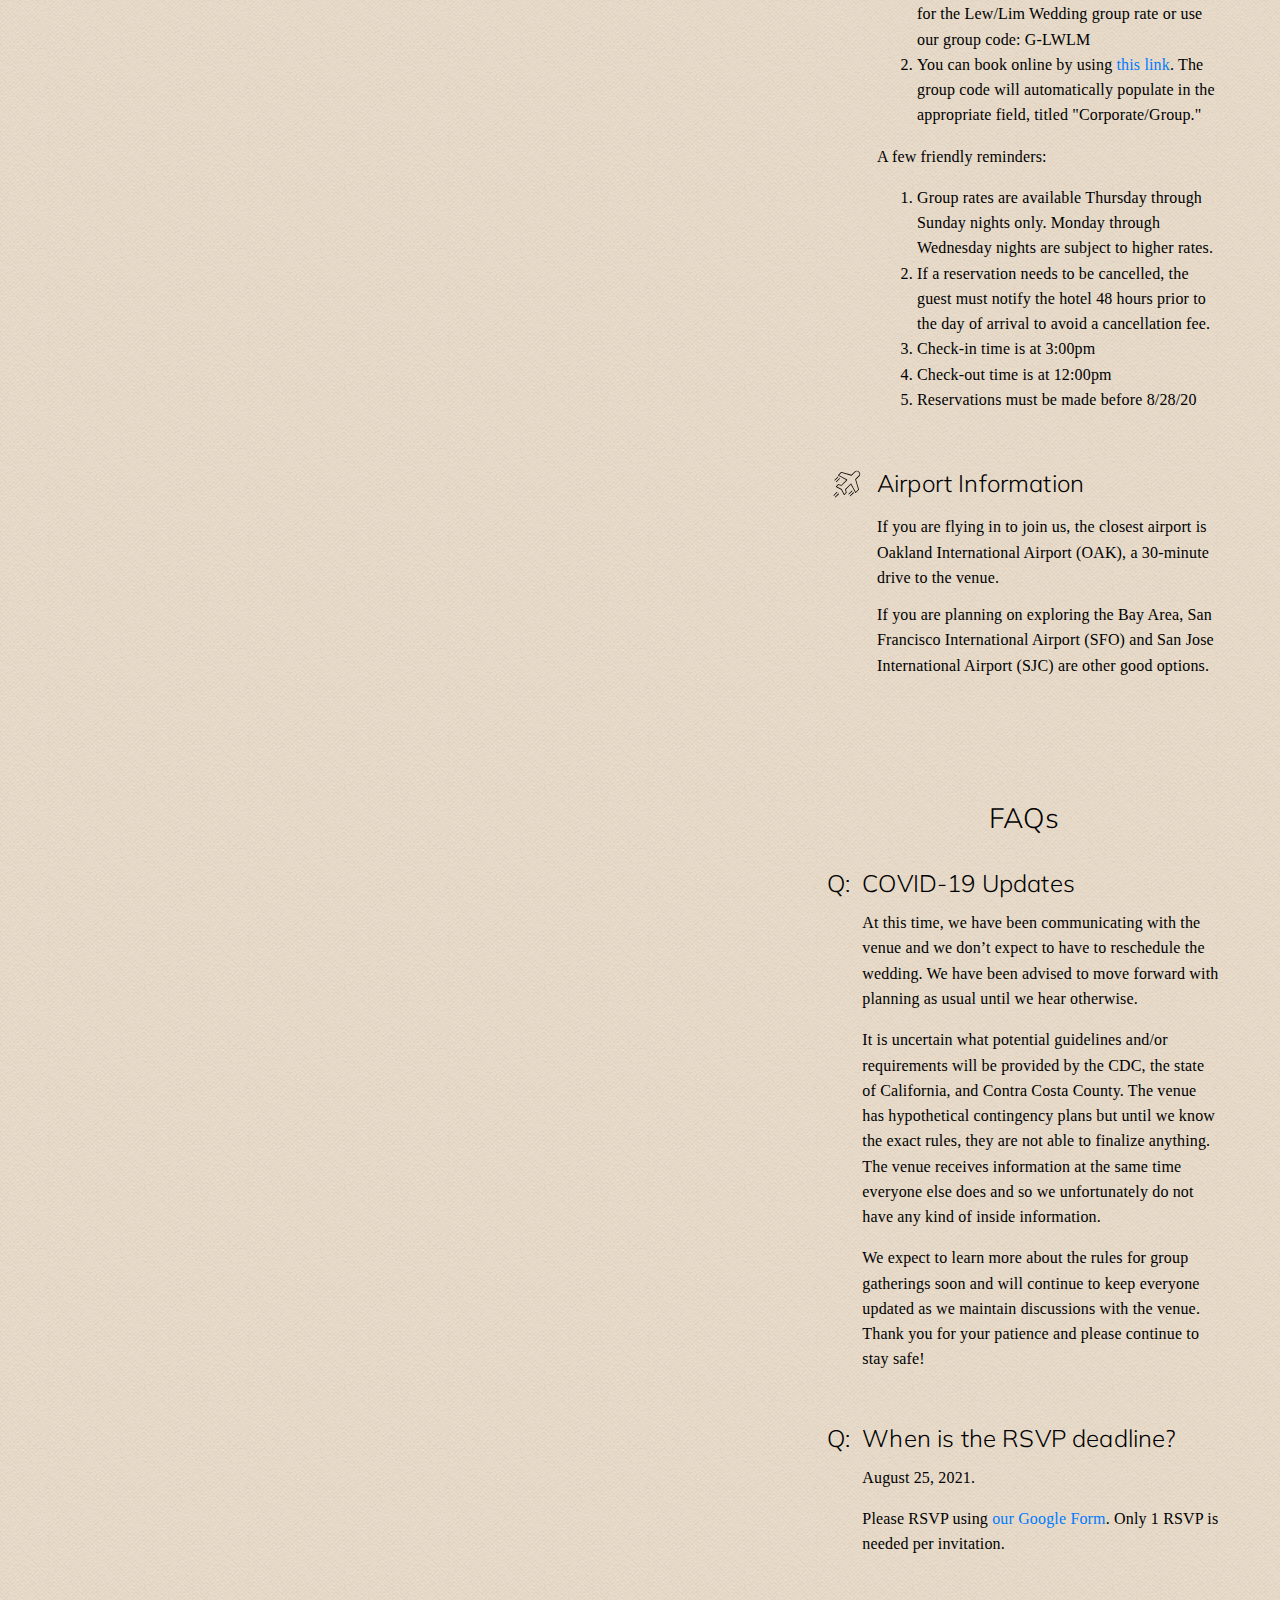
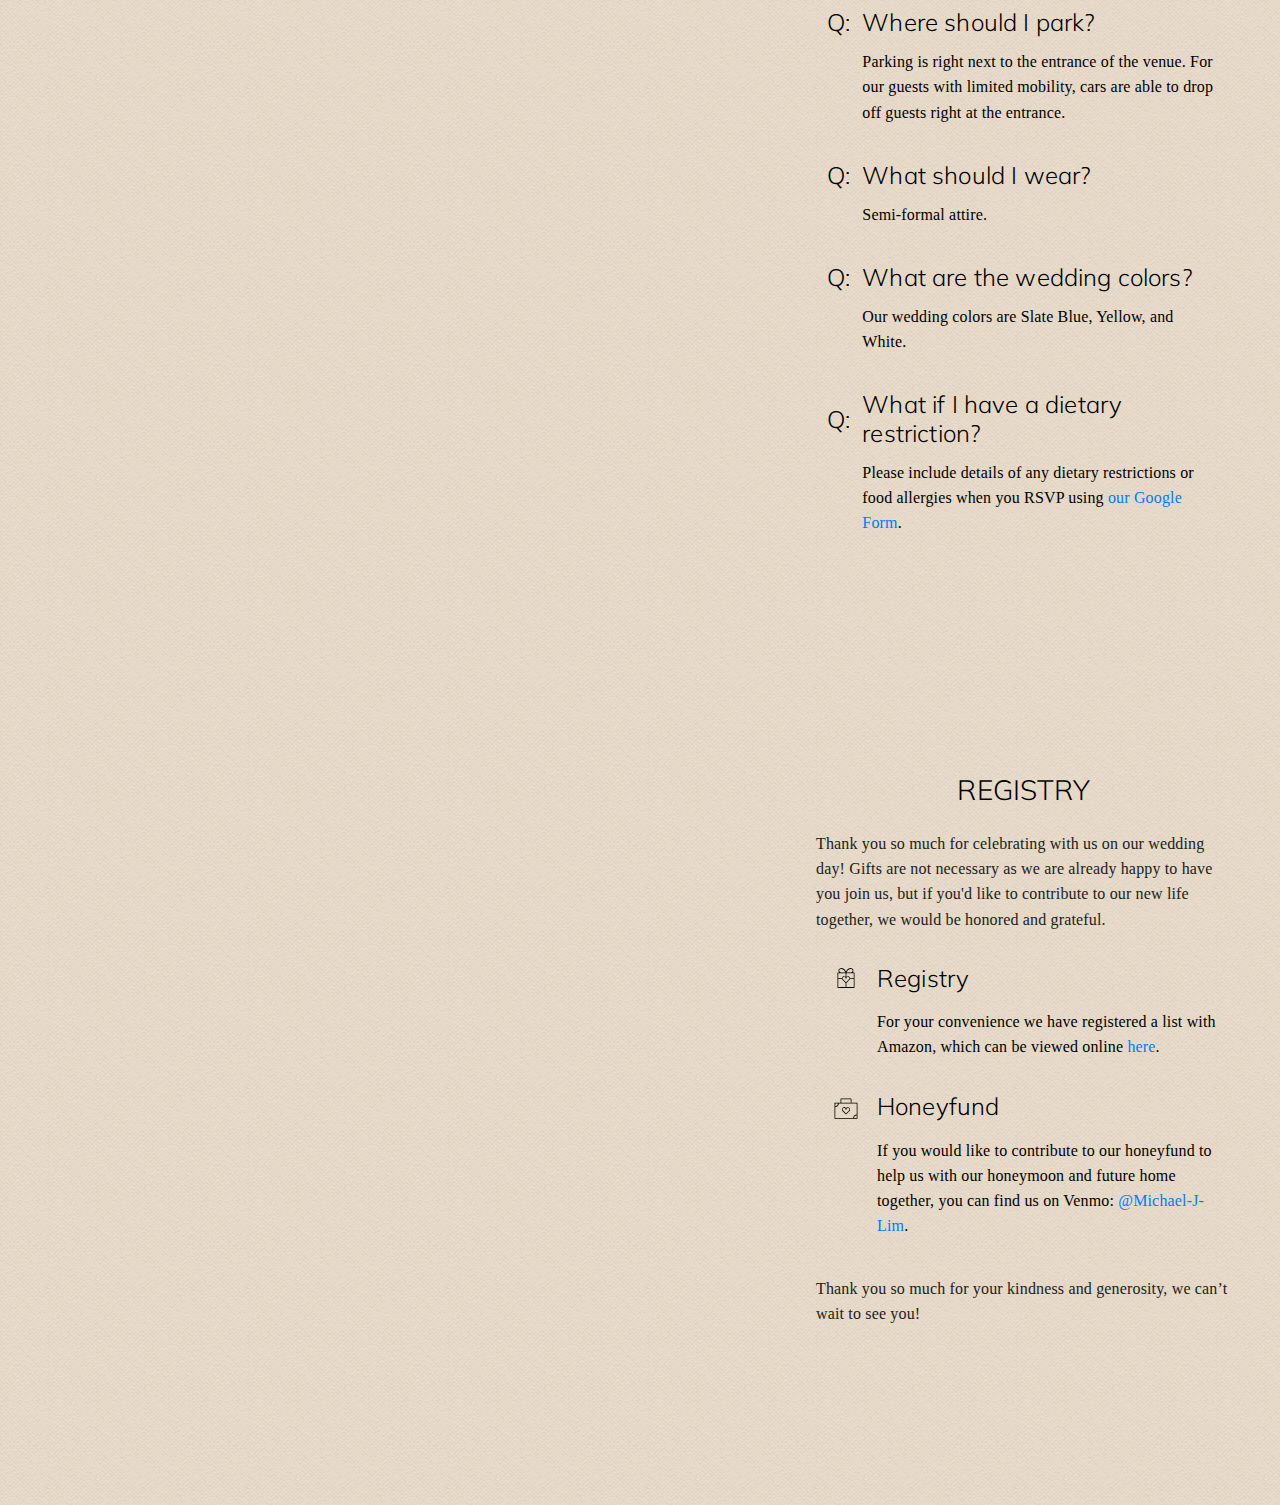
==== commit ecb44216: "Update RSVP date to August 25, 2021." ====
--- a/index.html
+++ b/index.html
@@ -176,7 +176,7 @@
         <div class="section-container">
           <h3 class="section-header">RSVP</h3>
 
-          <p>Please RSVP using <a href="https://forms.gle/Bbg51zaVAqY84Xuz5" target="_blank">our Google Form</a> by August 19, 2020.</p>
+          <p>Please RSVP using <a href="https://forms.gle/Bbg51zaVAqY84Xuz5" target="_blank">our Google Form</a> by August 25, 2021.</p>
 
           <p>Only 1 RSVP is needed per invitation.</p>
 
@@ -285,7 +285,7 @@
             <tr>
               <td></td>
               <td>
-                <p>August 19, 2020.</p>
+                <p>August 25, 2021.</p>
 
                 <p>Please RSVP using <a href="https://forms.gle/Bbg51zaVAqY84Xuz5" target="_blank">our Google Form</a>. Only 1 RSVP is needed per invitation.</p>
               </td>
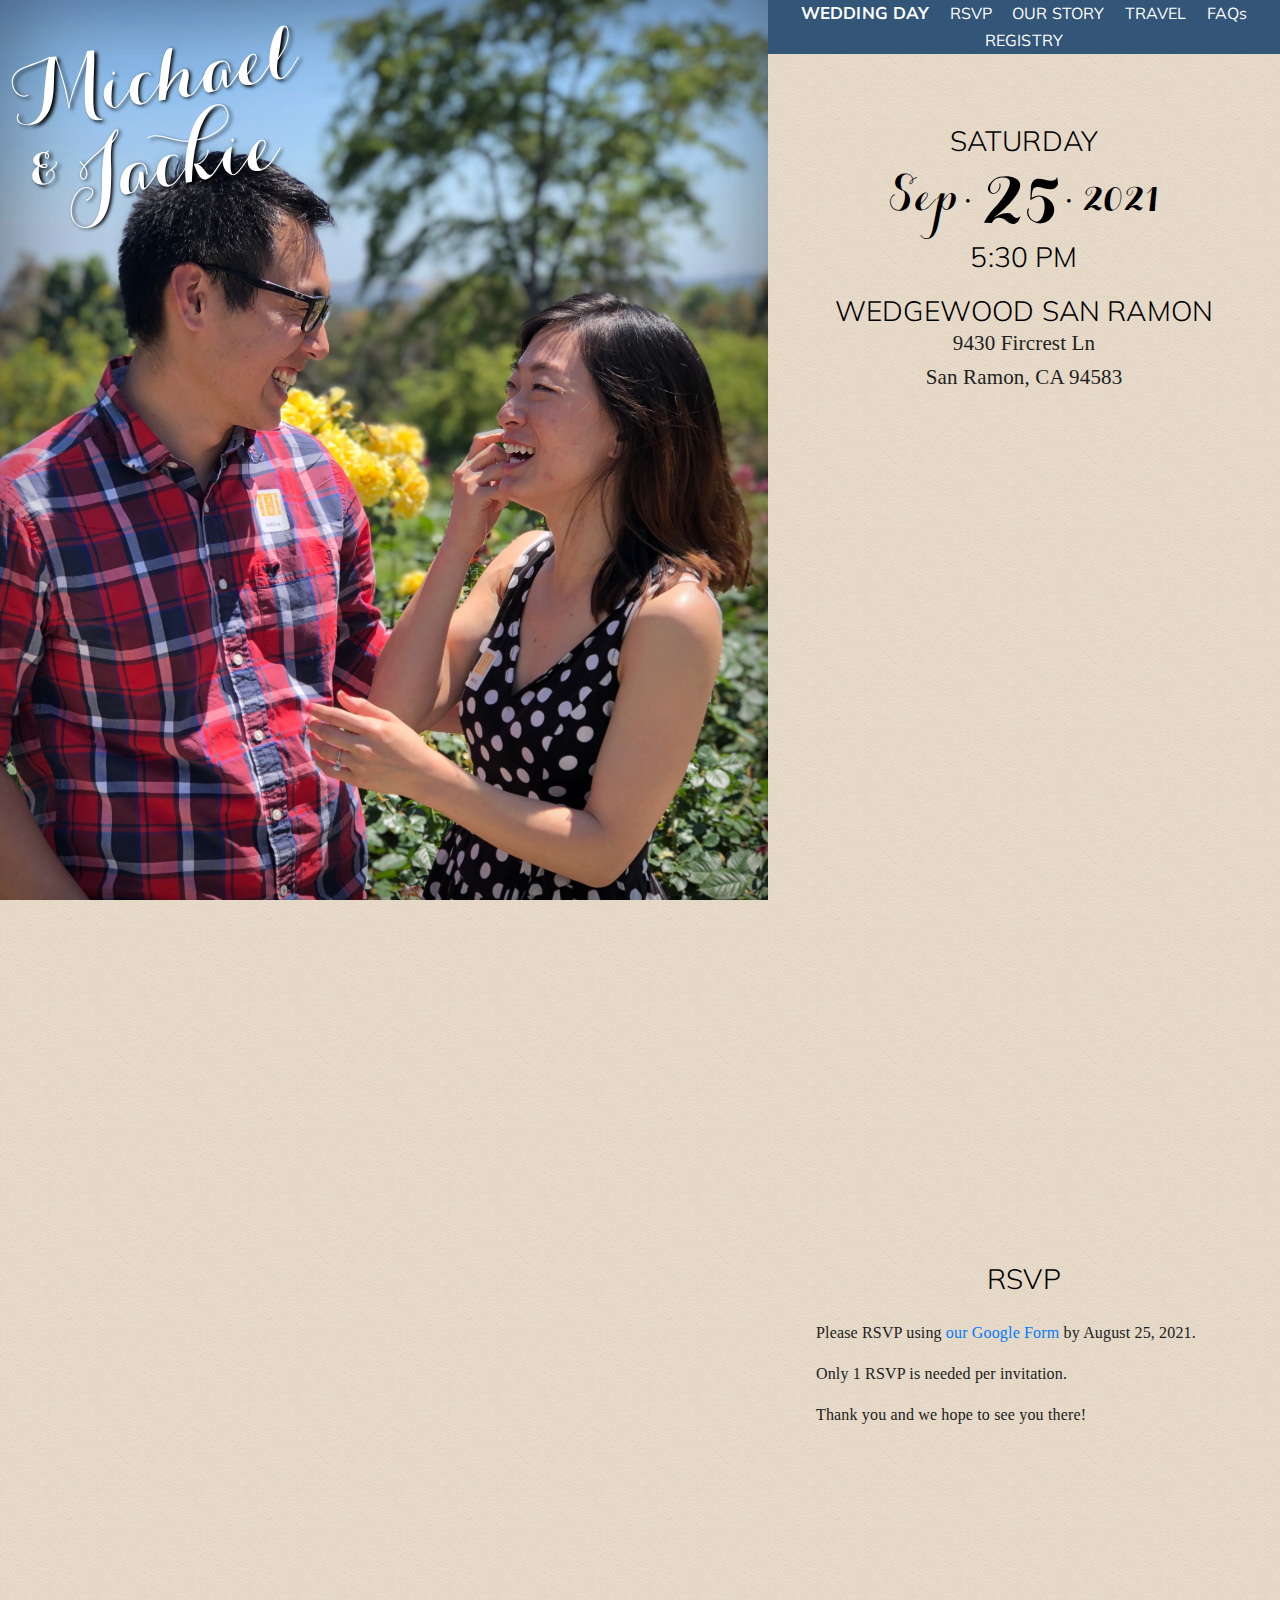
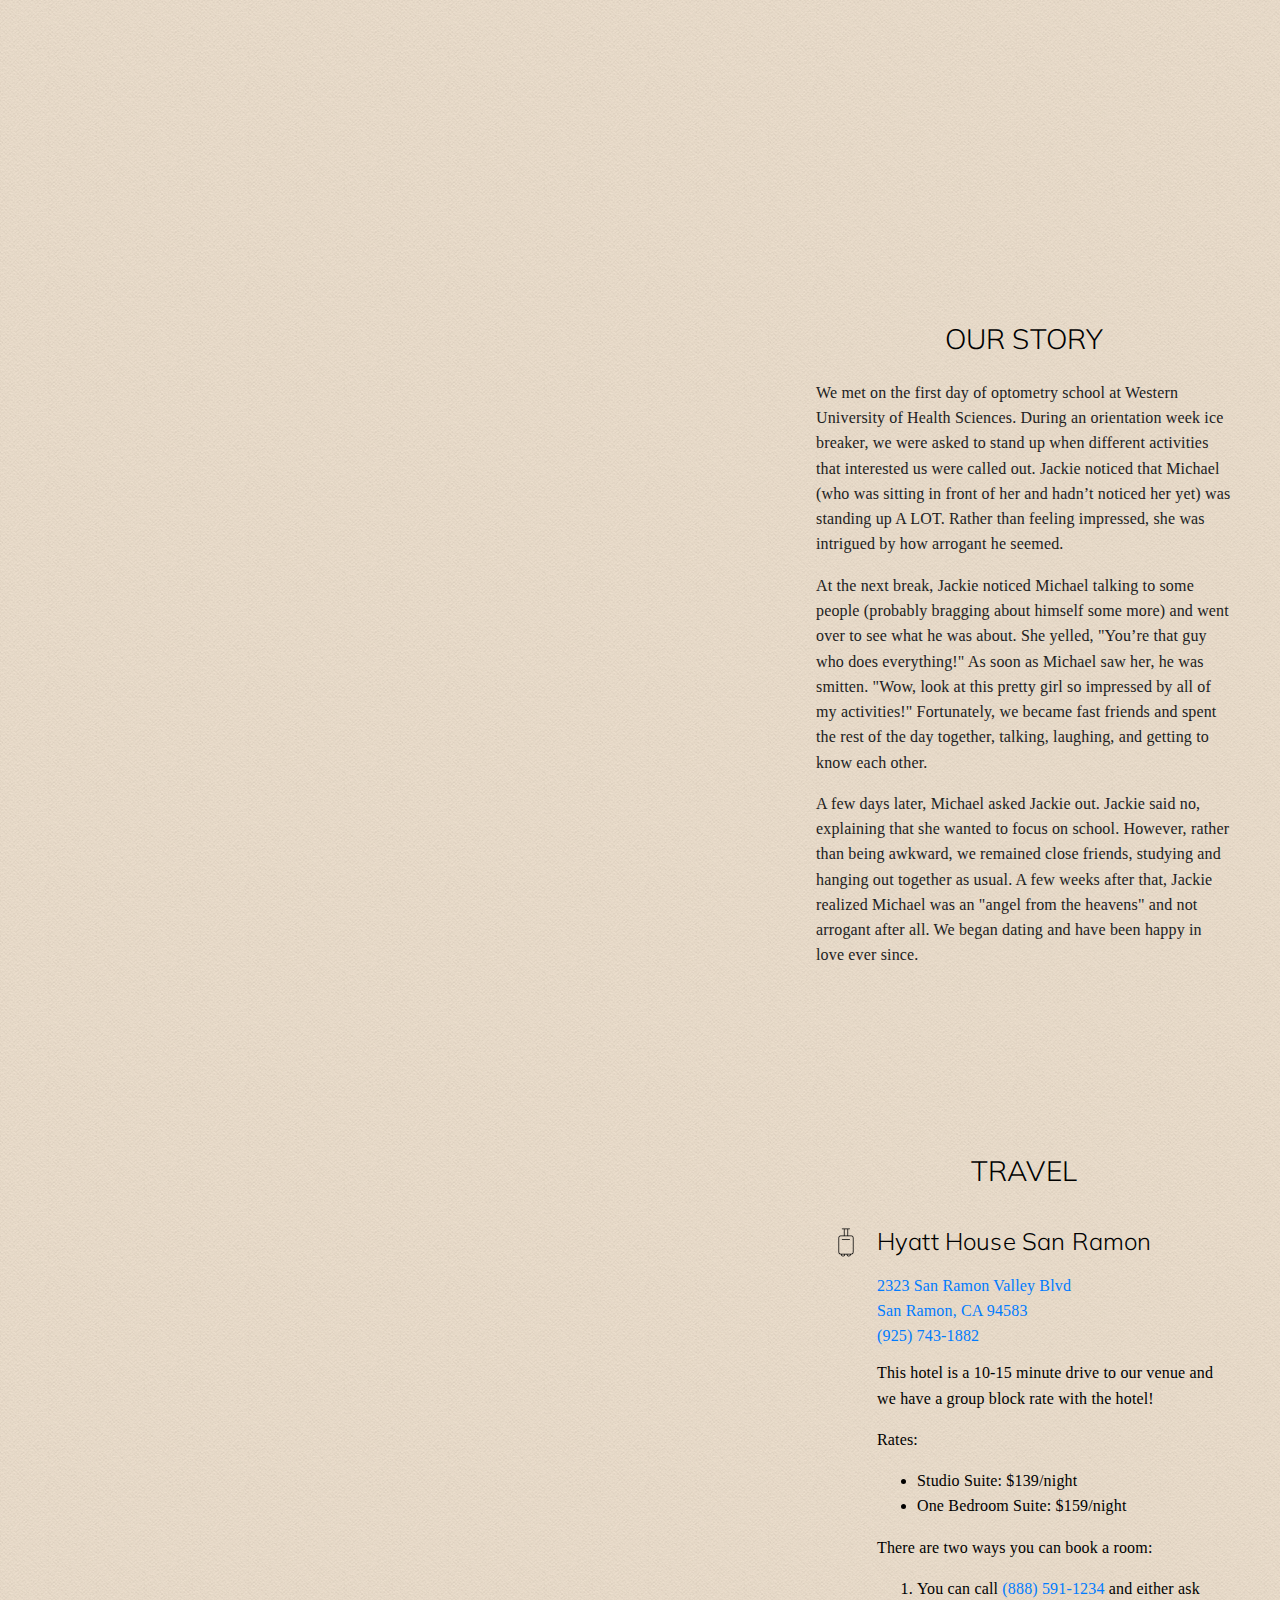
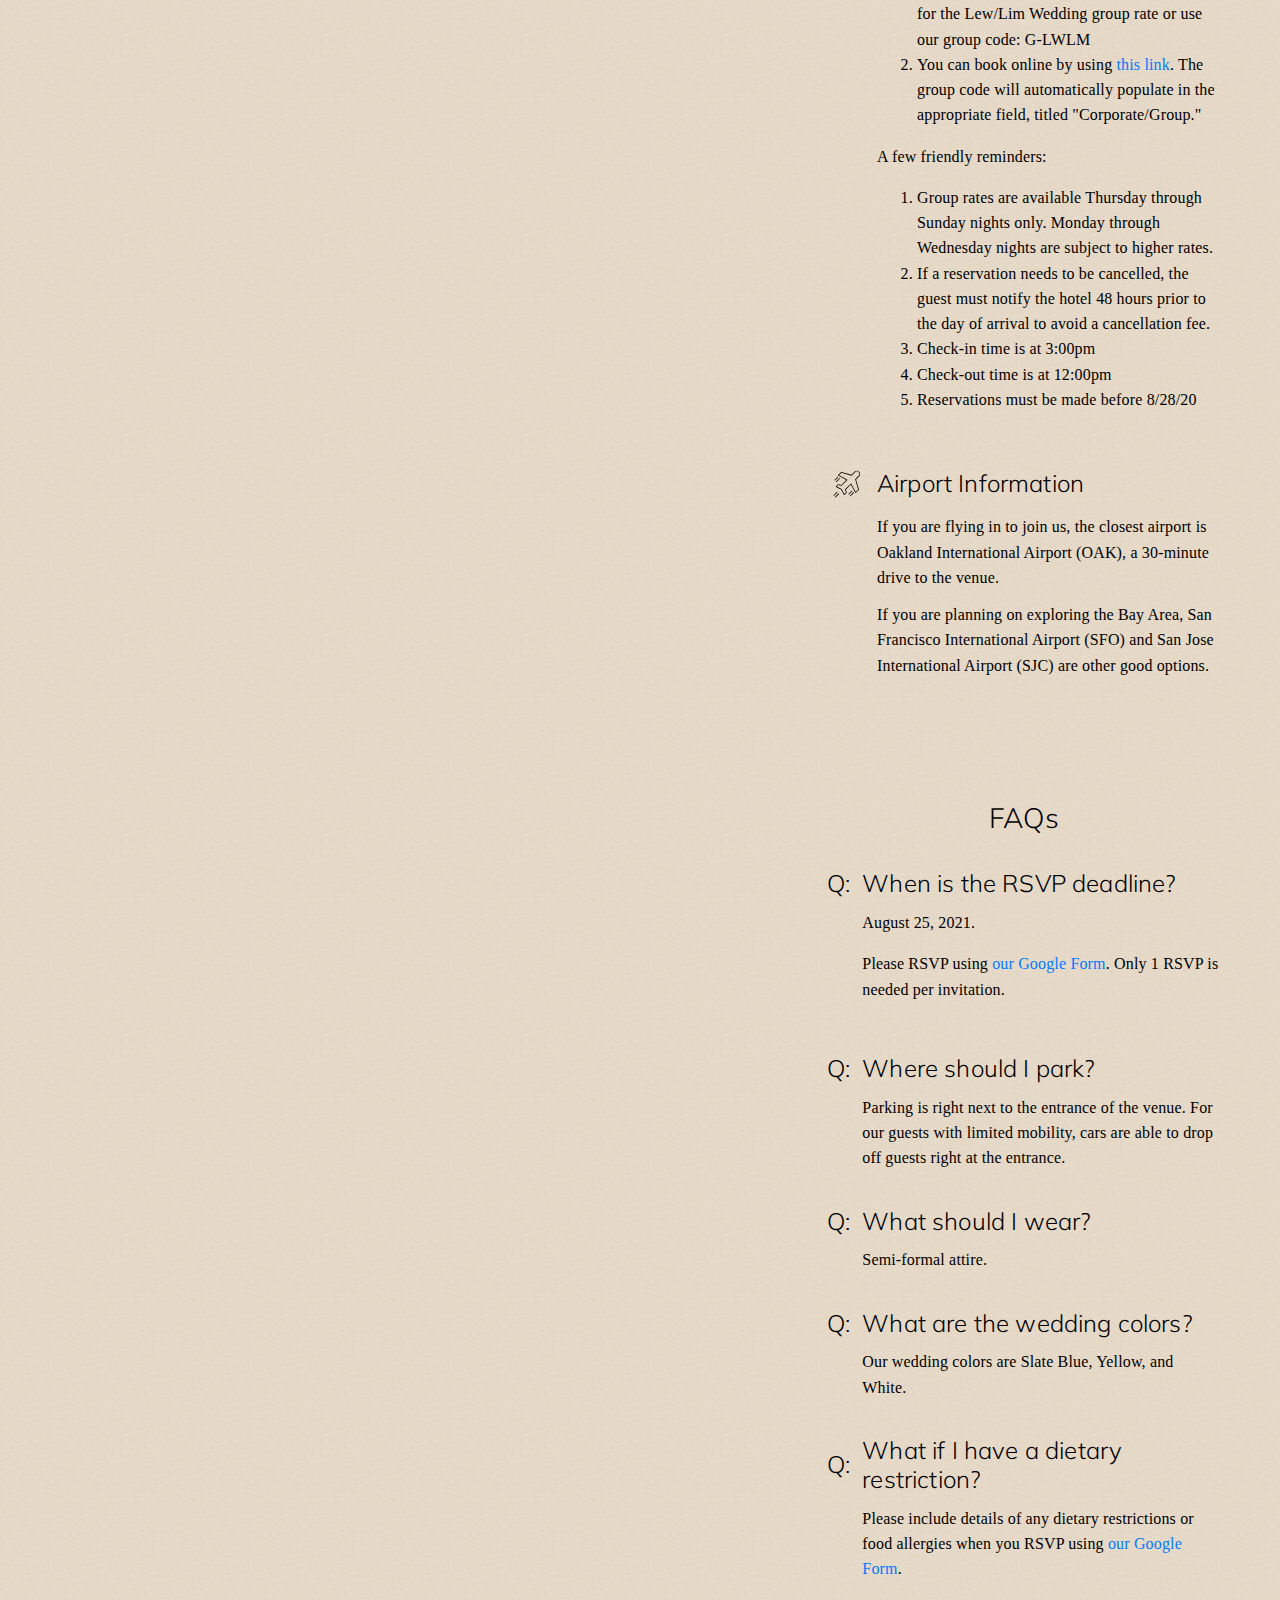
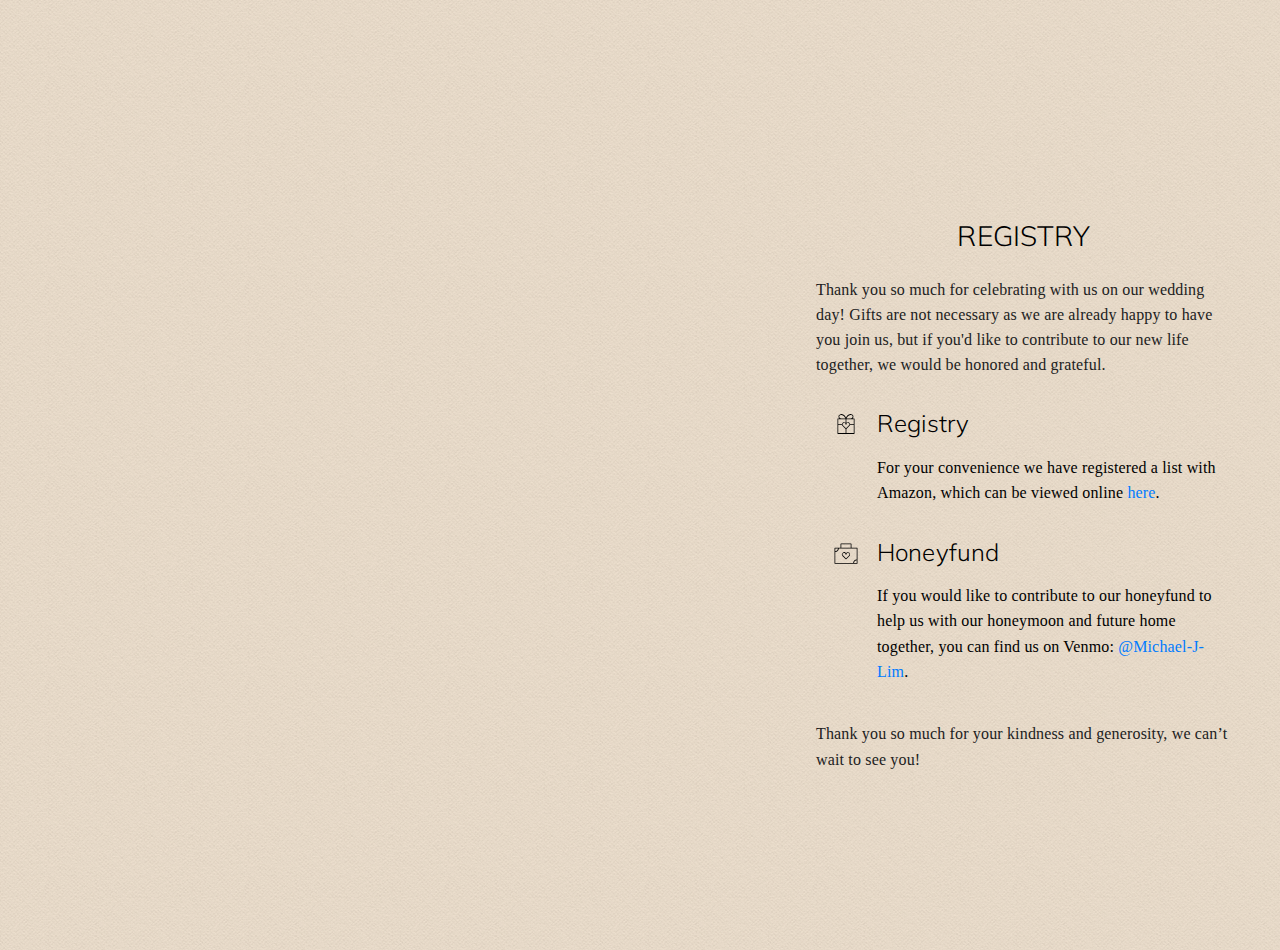
==== commit 8ac00988: "Remove COVID-19 Updates from FAQs." ====
--- a/index.html
+++ b/index.html
@@ -262,24 +262,6 @@
           <table id="faqs-table">
             <tr>
               <td class="faq"><h4>Q:</h4></td>
-              <td><h4>COVID-19 Updates</h4></td>
-            </tr>
-            <tr>
-              <td></td>
-              <td>
-                <p>At this time, we have been communicating with the venue and we don’t expect to have to reschedule the wedding. We have been advised to move forward with planning as usual until we hear otherwise.</p>
-
-                <p>It is uncertain what potential guidelines and/or requirements will be provided by the CDC, the state of California, and Contra Costa County.  The venue has hypothetical contingency plans but until we know the exact rules, they are not able to finalize anything. The venue receives information at the same time everyone else does and so we unfortunately do not have any kind of inside information.</p>
-
-                <p>We expect to learn more about the rules for group gatherings soon and will continue to keep everyone updated as we maintain discussions with the venue. Thank you for your patience and please continue to stay safe!</p>
-              </td>
-            </tr>
-
-            <tr><td></td></tr>
-            <tr><td></td></tr>
-
-            <tr>
-              <td class="faq"><h4>Q:</h4></td>
               <td><h4>When is the RSVP deadline?</h4></td>
             </tr>
             <tr>
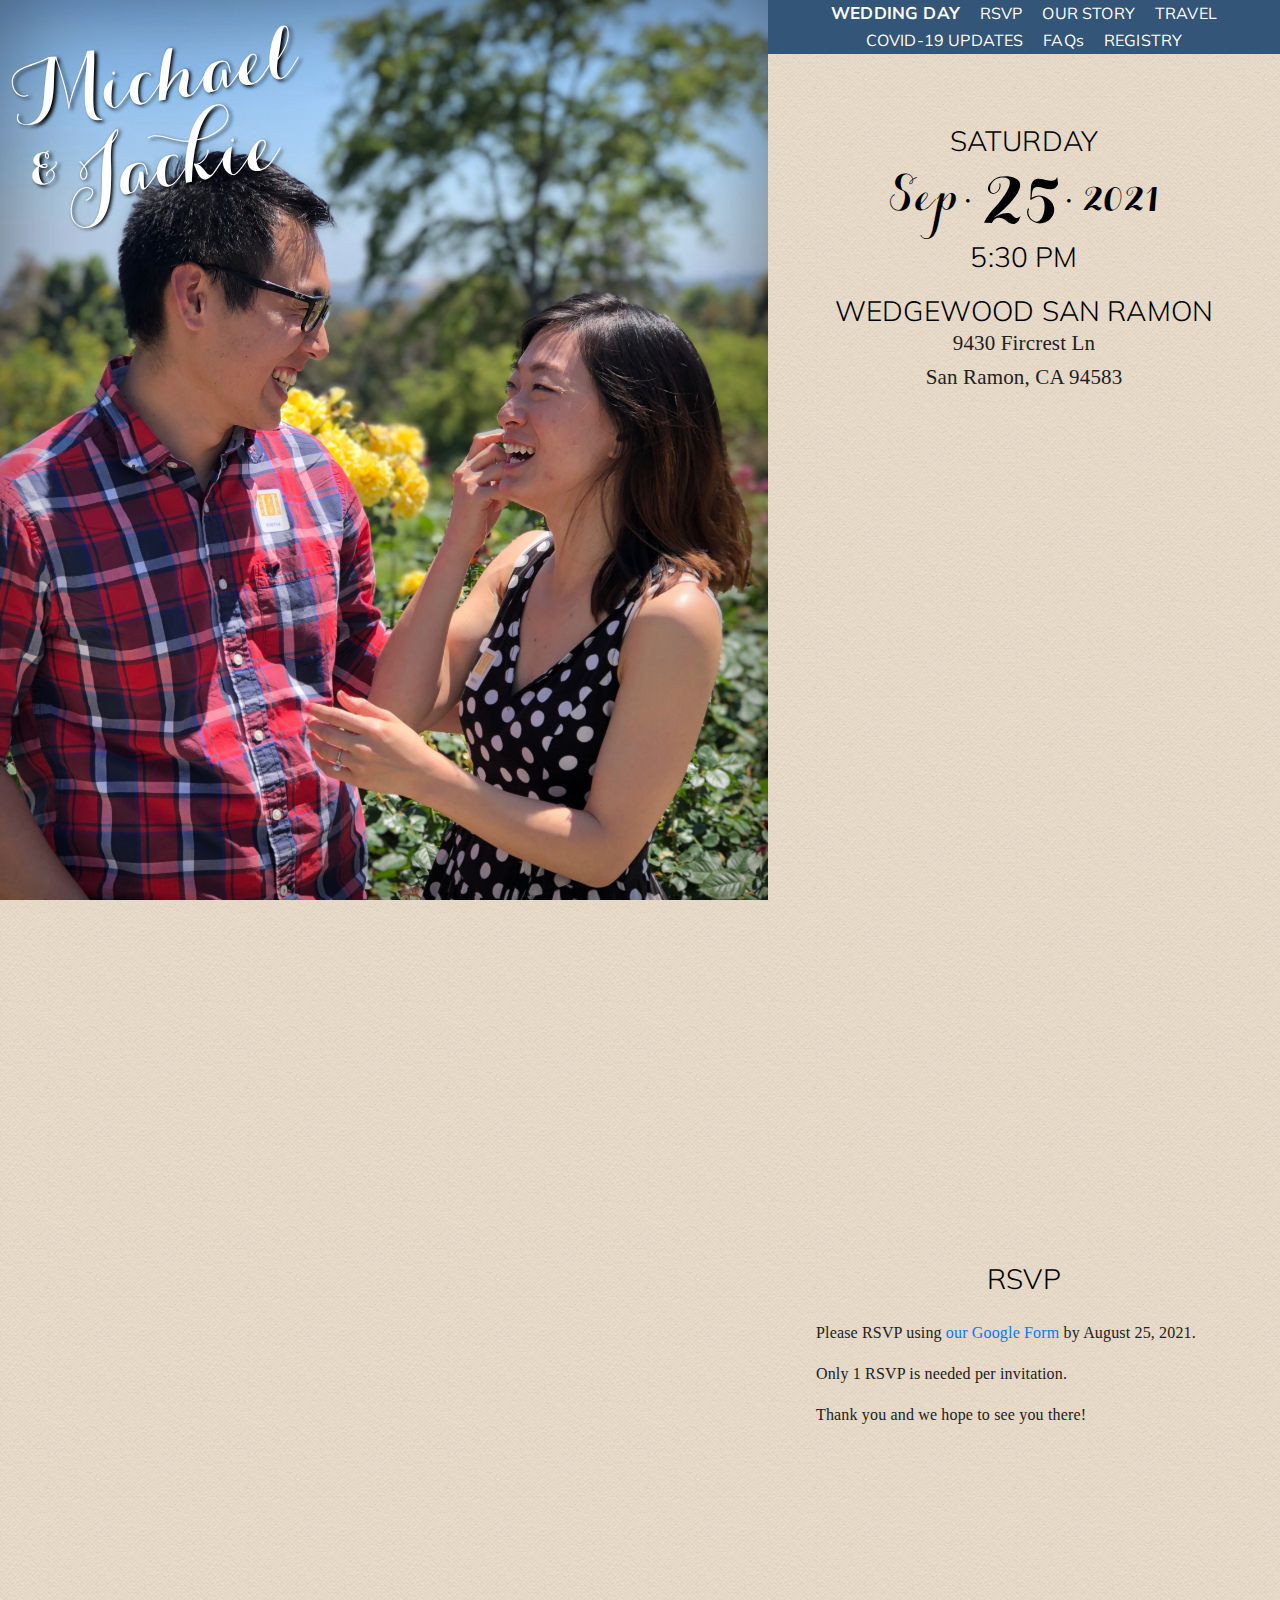
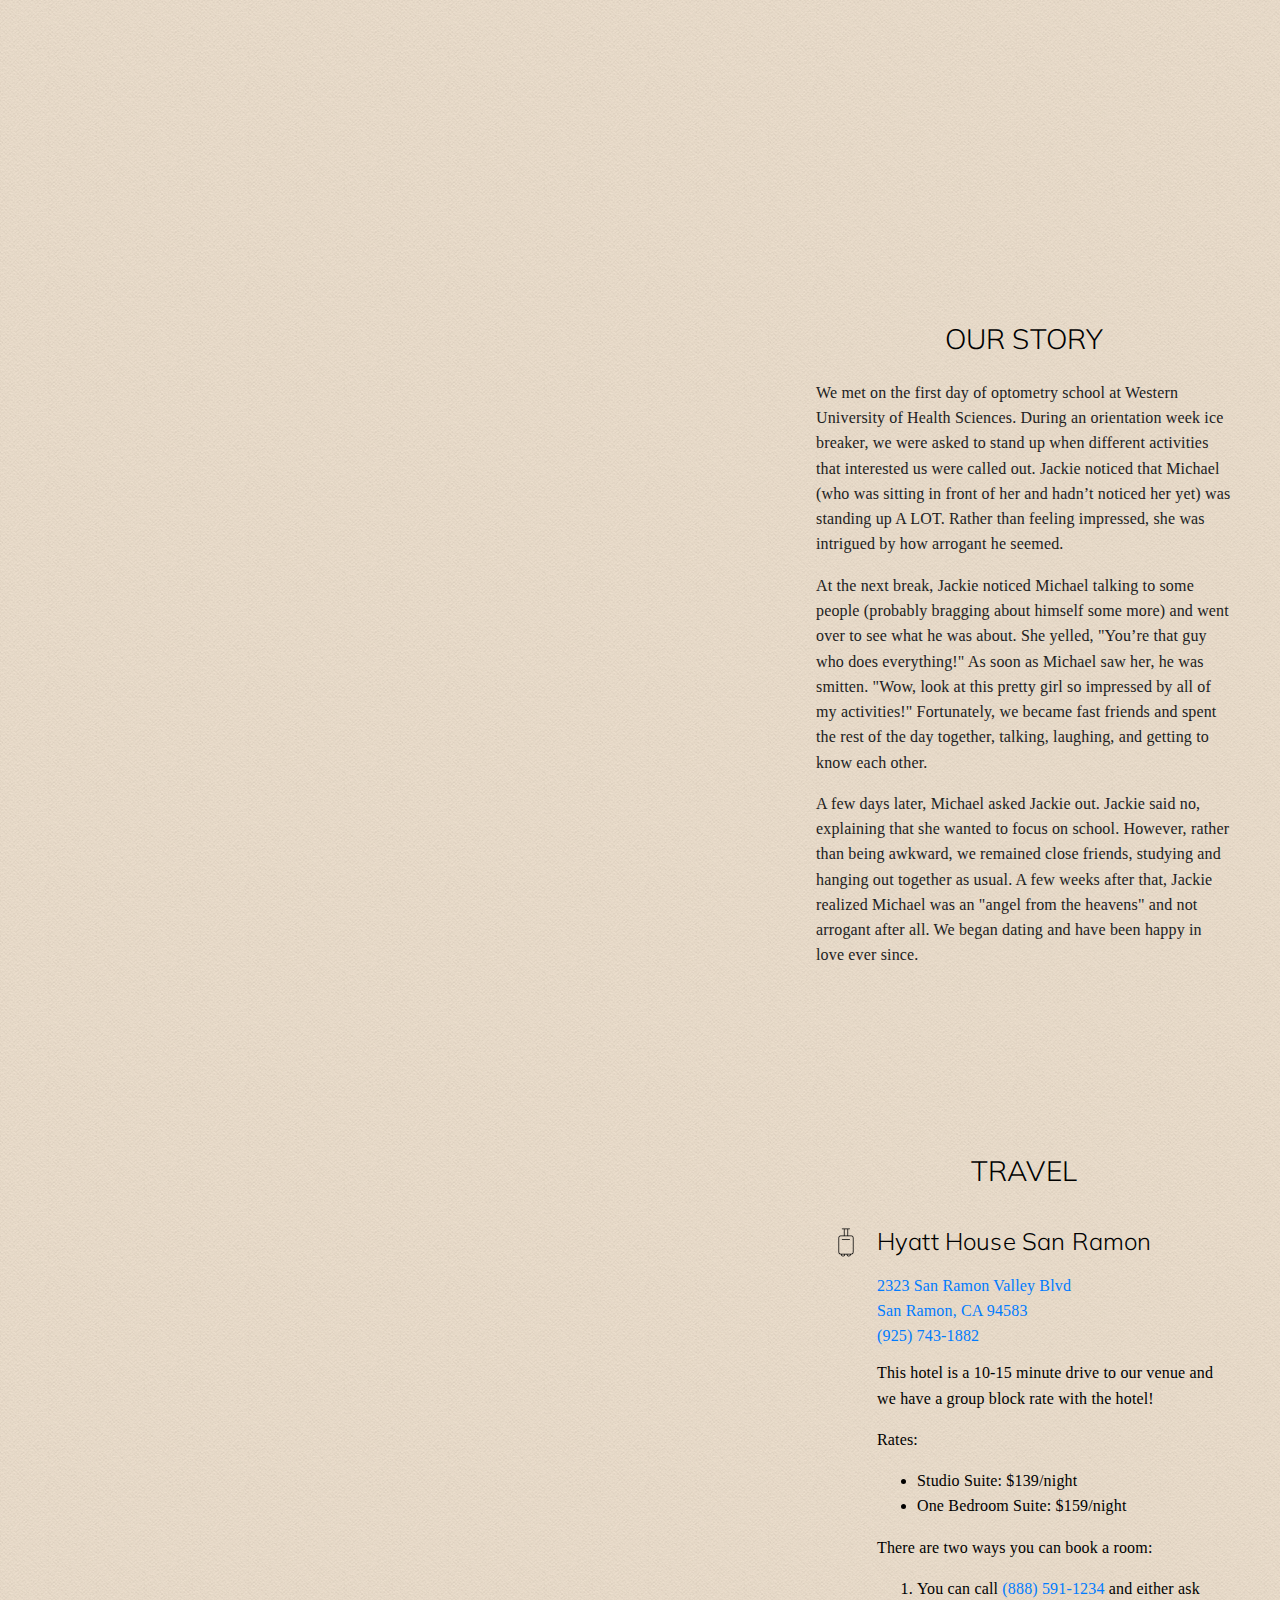
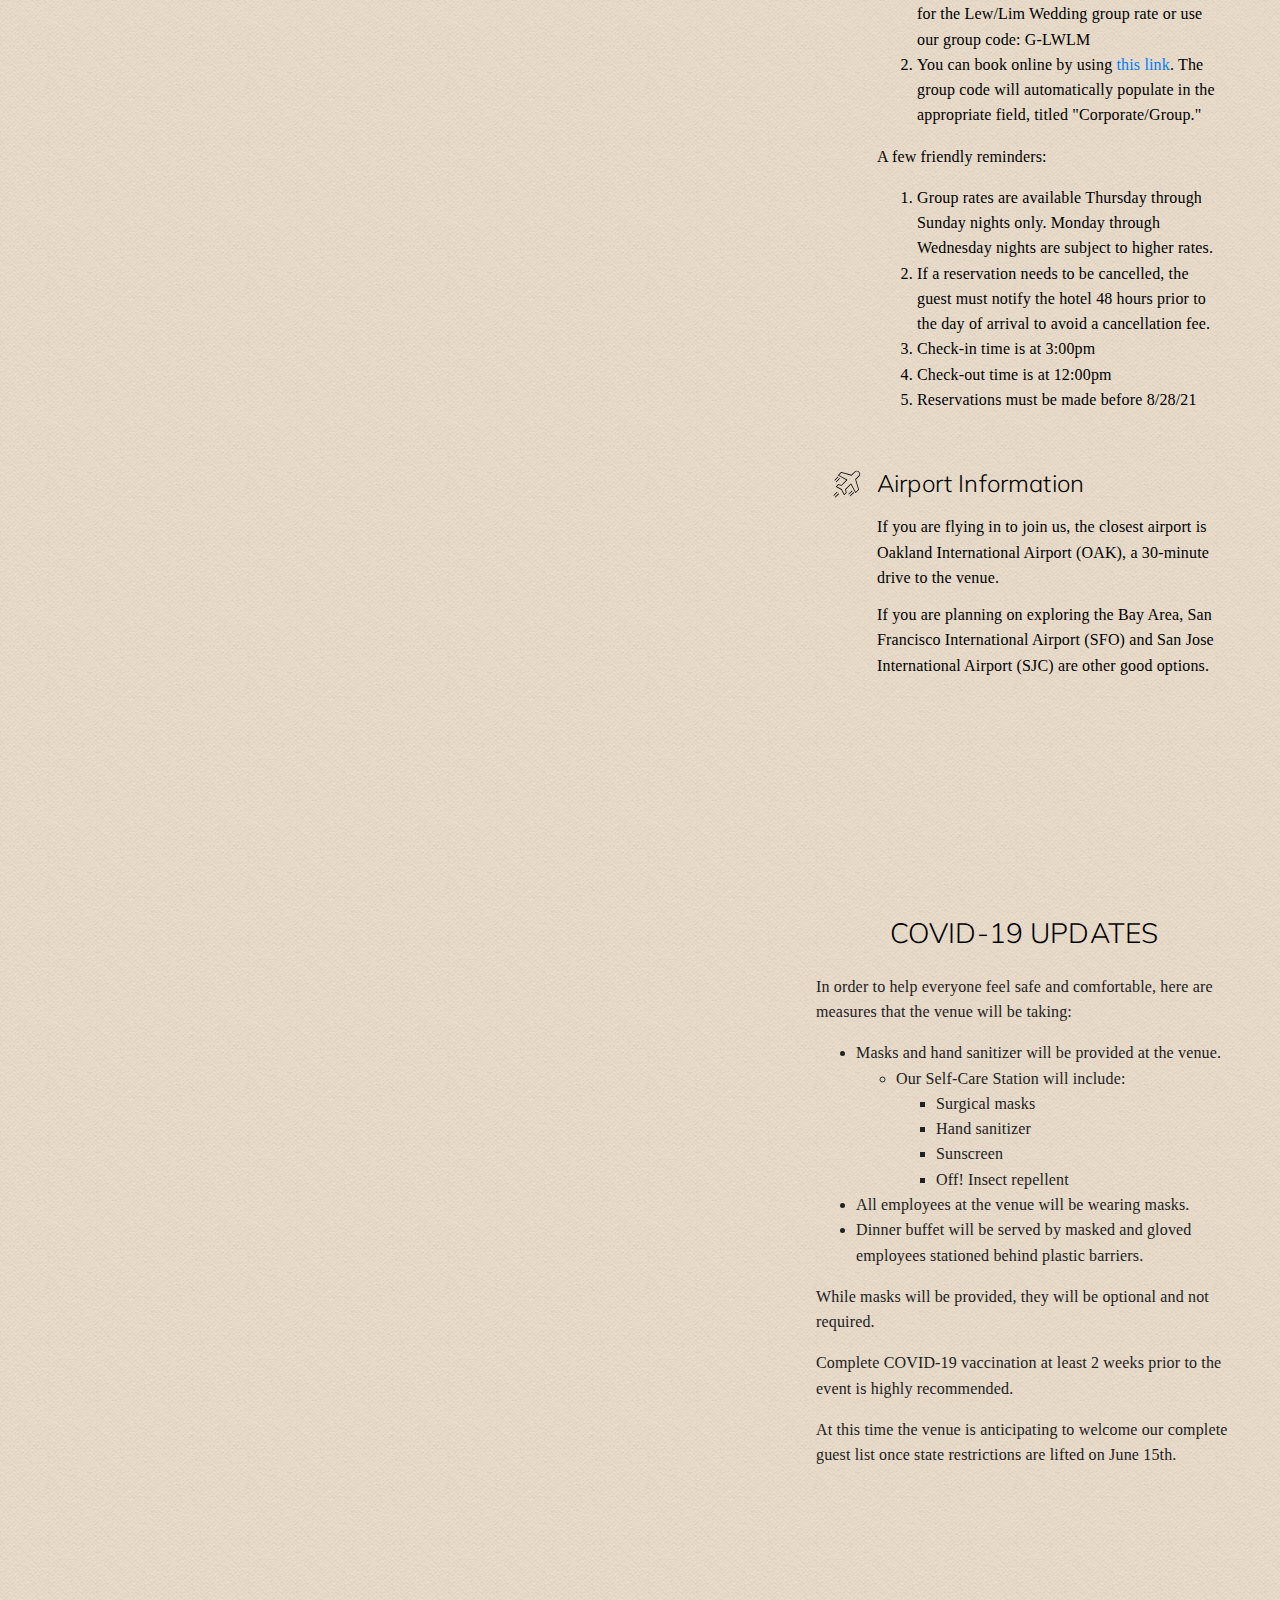
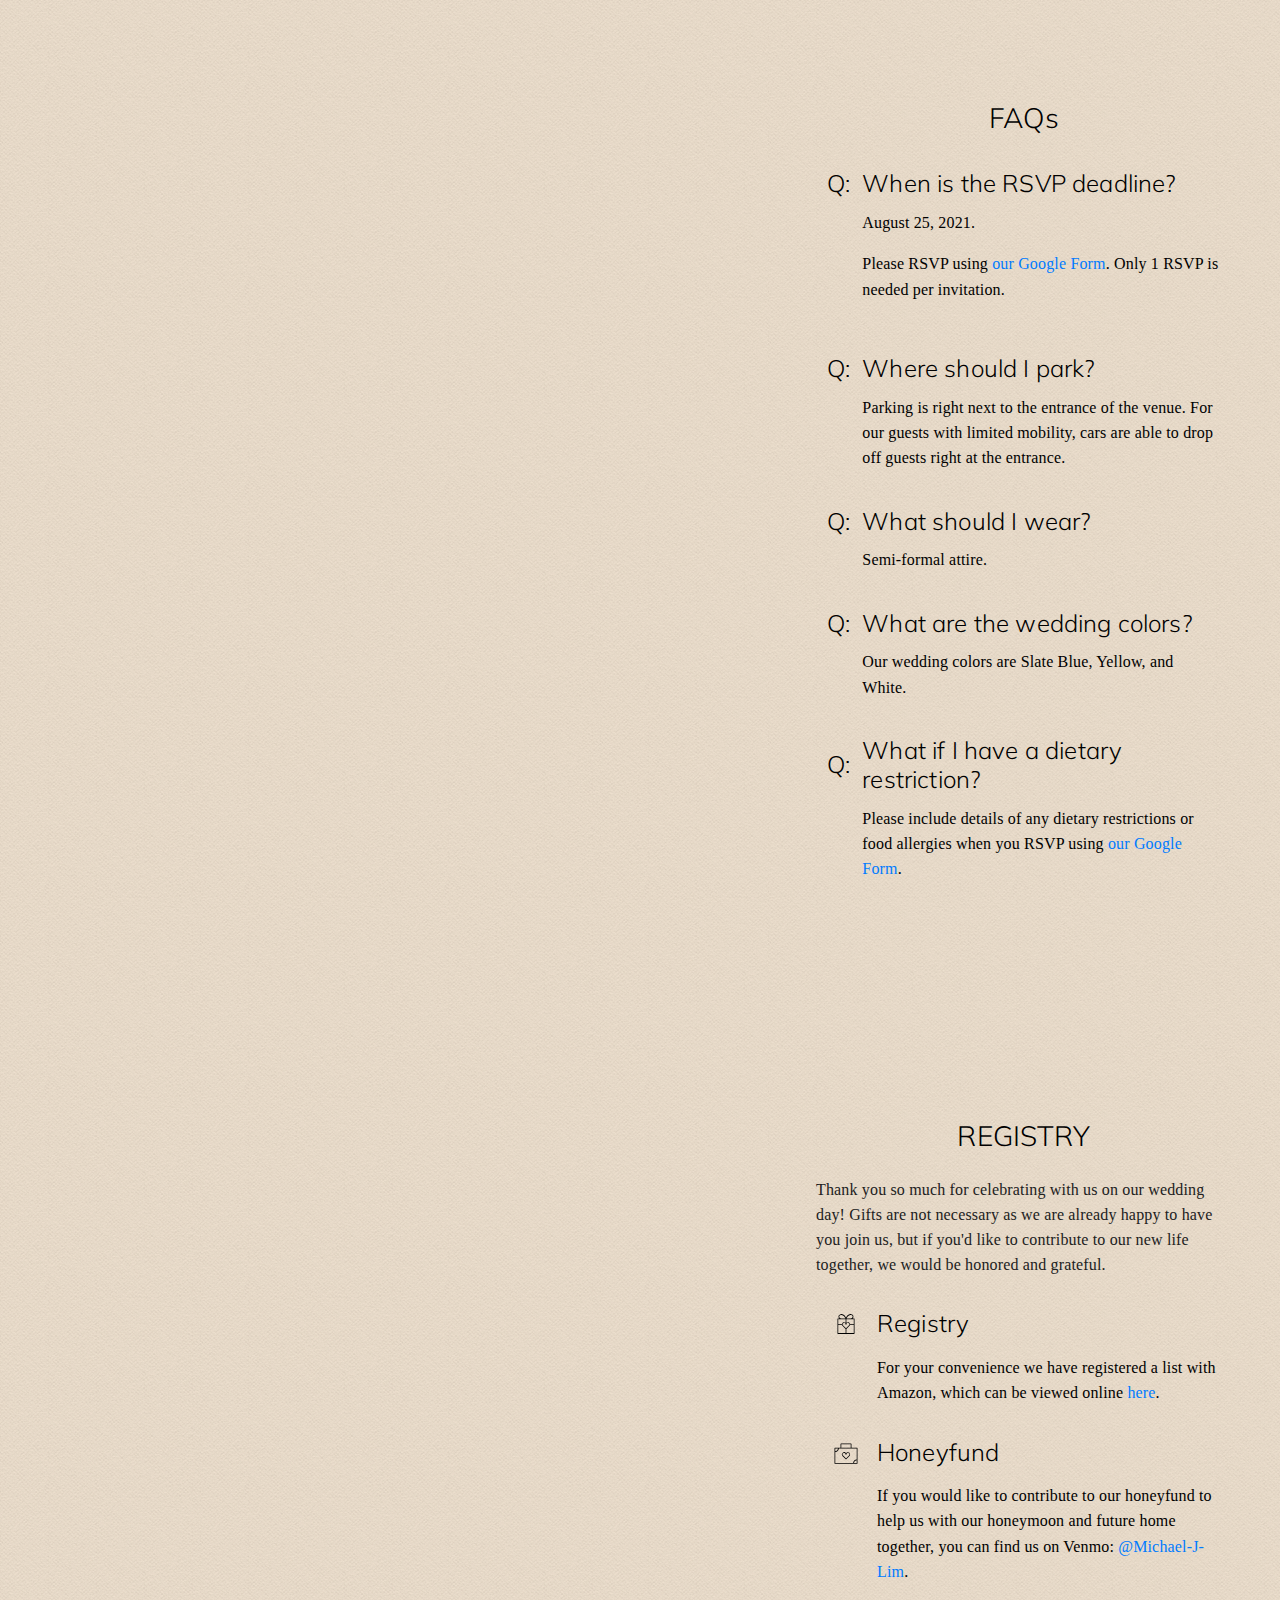
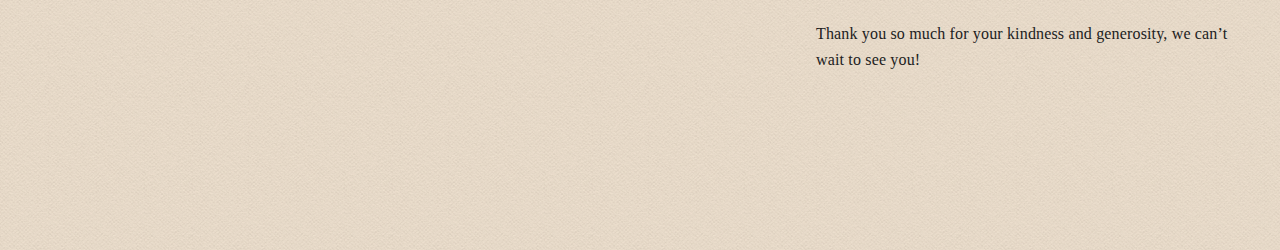
==== commit 362f78a6: "Add COVID-10 UPDATES section" ====
--- a/index.html
+++ b/index.html
@@ -26,7 +26,7 @@
       document.getElementById(sectionId + '-link').classList.remove('active');
     }
     function updateCoverPhoto() {
-      var sectionIds = ['wedding-day', 'rsvp', 'our-story', 'travel', 'faqs', 'registry'];
+      var sectionIds = ['wedding-day', 'rsvp', 'our-story', 'travel', 'covid', 'faqs', 'registry'];
       for (var i = sectionIds.length - 1; i >= 0; i--) {
         var sectionId = sectionIds[i];
         var section = document.getElementById(sectionId);
@@ -102,6 +102,19 @@
           </div>
         </div>
       </div>
+      <div class="cover-wrapper hidden" id="cover-wrapper-covid">
+        <div class="site-wrapper-inner">
+          <div class="cover-container">
+            <div class="cover">
+              <h1 class="cover-heading">
+                <span class="first">Michael</span>
+                <span class="middle">&amp;</span>
+                <span class="second">Jackie</span>
+              </h1>
+            </div>
+          </div>
+        </div>
+      </div>
       <div class="cover-wrapper hidden" id="cover-wrapper-faqs">
         <div class="site-wrapper-inner">
           <div class="cover-container">
@@ -137,6 +150,7 @@
             <li><a id="rsvp-link" href="#rsvp">RSVP</a></li>
             <li><a id="our-story-link" href="#our-story">OUR STORY</a></li>
             <li><a id="travel-link" href="#travel">TRAVEL</a></li>
+            <li><a id="covid-link" href="#covid">COVID-19 UPDATES</a></li>
             <li><a id="faqs-link" href="#faqs">FAQs</a></li>
             <li><a id="registry-link" href="#registry">REGISTRY</a></li>
           </ul>
@@ -234,7 +248,7 @@
                   <li>If a reservation needs to be cancelled, the guest must notify the hotel 48 hours prior to the day of arrival to avoid a cancellation fee.</li>
                   <li>Check-in time is at 3:00pm</li>
                   <li>Check-out time is at 12:00pm</li>
-                  <li>Reservations must be made before 8/28/20</li>
+                  <li>Reservations must be made before 8/28/21</li>
                 </ol>
               </td>
             </tr>
@@ -253,6 +267,36 @@
               <td>If you are planning on exploring the Bay Area, San Francisco International Airport (SFO) and San Jose International Airport (SJC) are other good options.</td>
             </tr>
           </table>
+        </div>
+      </div>
+      <div class="section" id="covid">
+        <div class="section-container">
+          <h3 class="section-header">COVID-19 UPDATES</h3>
+
+
+          <p>In order to help everyone feel safe and comfortable, here are measures that the
+venue will be taking:</p>
+
+          <ul>
+            <li>Masks and hand sanitizer will be provided at the venue.
+              <ul>
+                <li>Our Self-Care Station will include:
+                  <ul>
+                    <li>Surgical masks</li>
+                    <li>Hand sanitizer</li>
+                    <li>Sunscreen</li>
+                    <li>Off! Insect repellent</li>
+                  </ul>
+                </li>
+              </ul>
+            </li>
+            <li>All employees at the venue will be wearing masks.</li>
+            <li>Dinner buffet will be served by masked and gloved employees stationed behind plastic barriers.</li>
+          </ul>
+
+          <p>While masks will be provided, they will be optional and not required.</p>
+          <p>Complete COVID-19 vaccination at least 2 weeks prior to the event is highly recommended.</p>
+          <p>At this time the venue is anticipating to welcome our complete guest list once state restrictions are lifted on June 15th.</p>
         </div>
       </div>
       <div class="section" id="faqs">
--- a/css/main.css
+++ b/css/main.css
@@ -98,6 +98,10 @@
   background: url("../img/travel.jpg") center;
   background-size: cover;
 }
+#cover-wrapper-covid {
+  background: url("../img/covid.jpg") center;
+  background-size: cover;
+}
 #cover-wrapper-faqs {
   background: url("../img/faqs.jpg") center;
   background-size: cover;
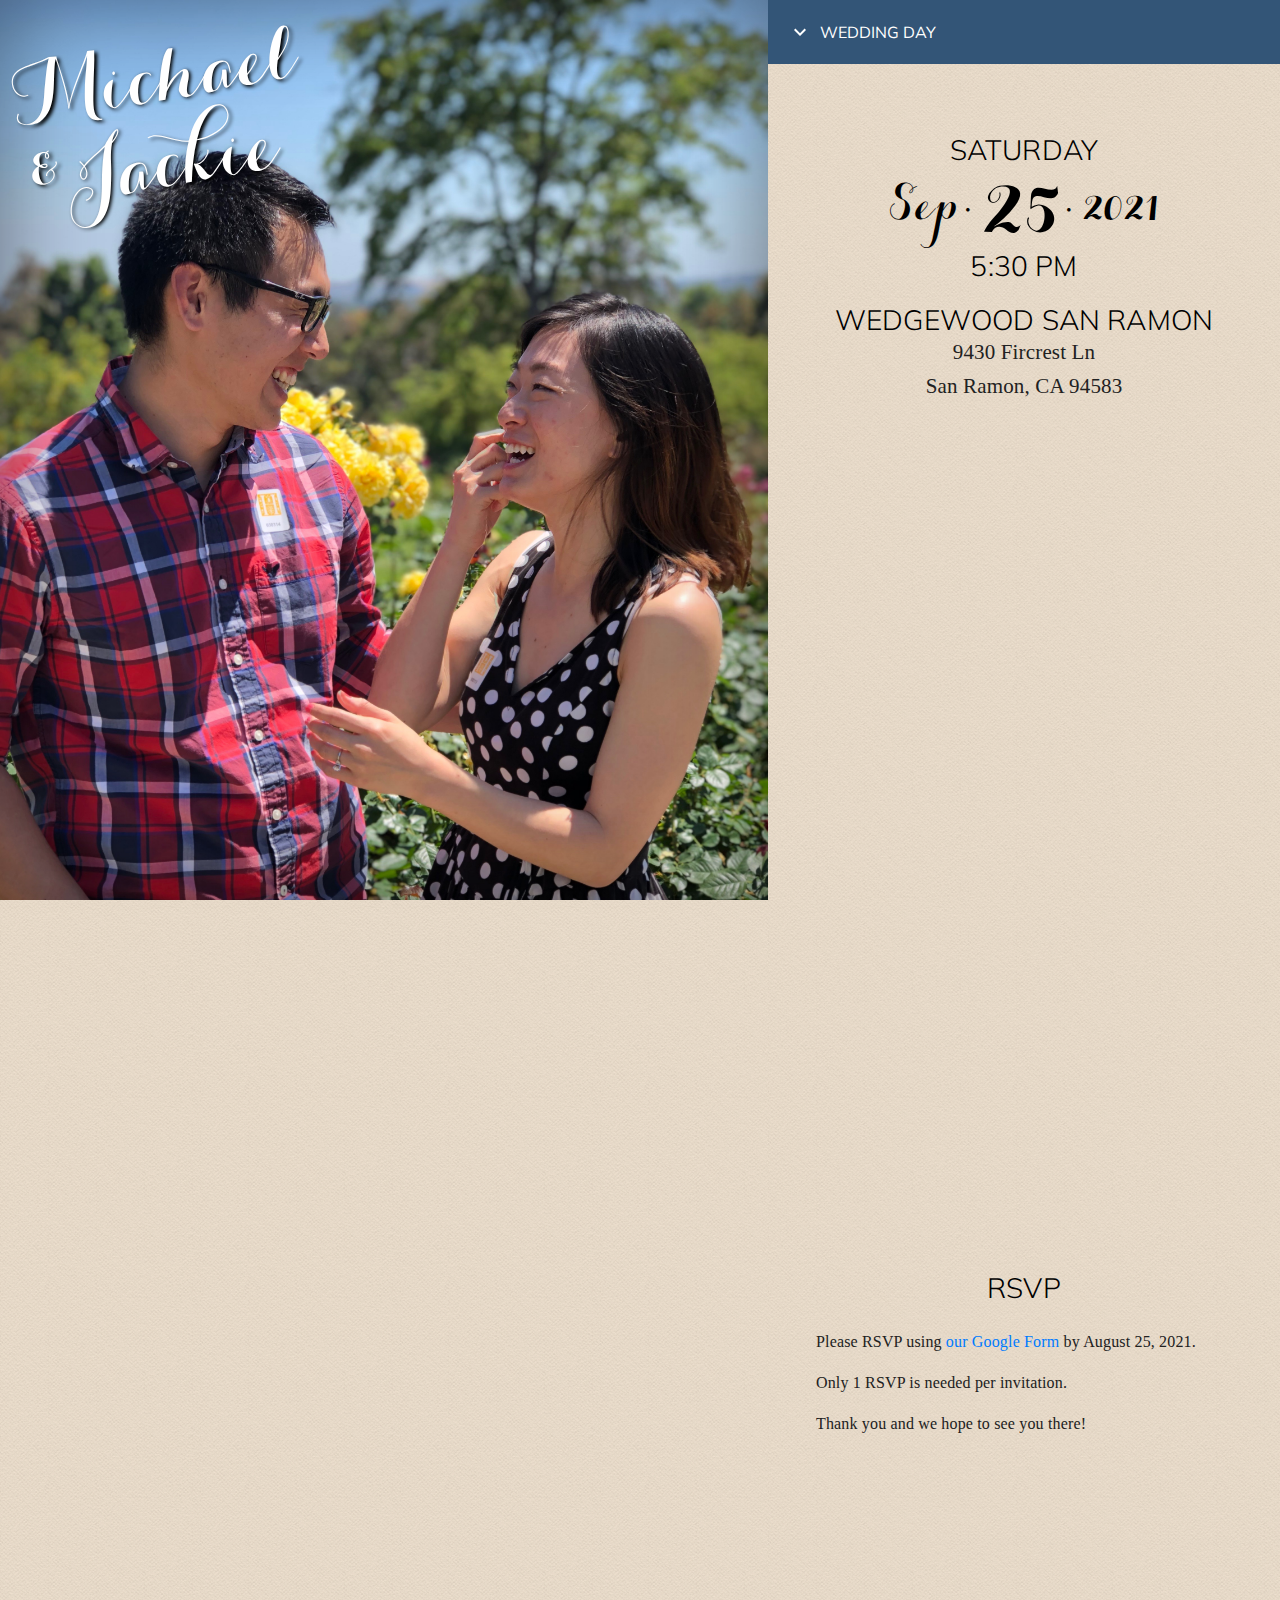
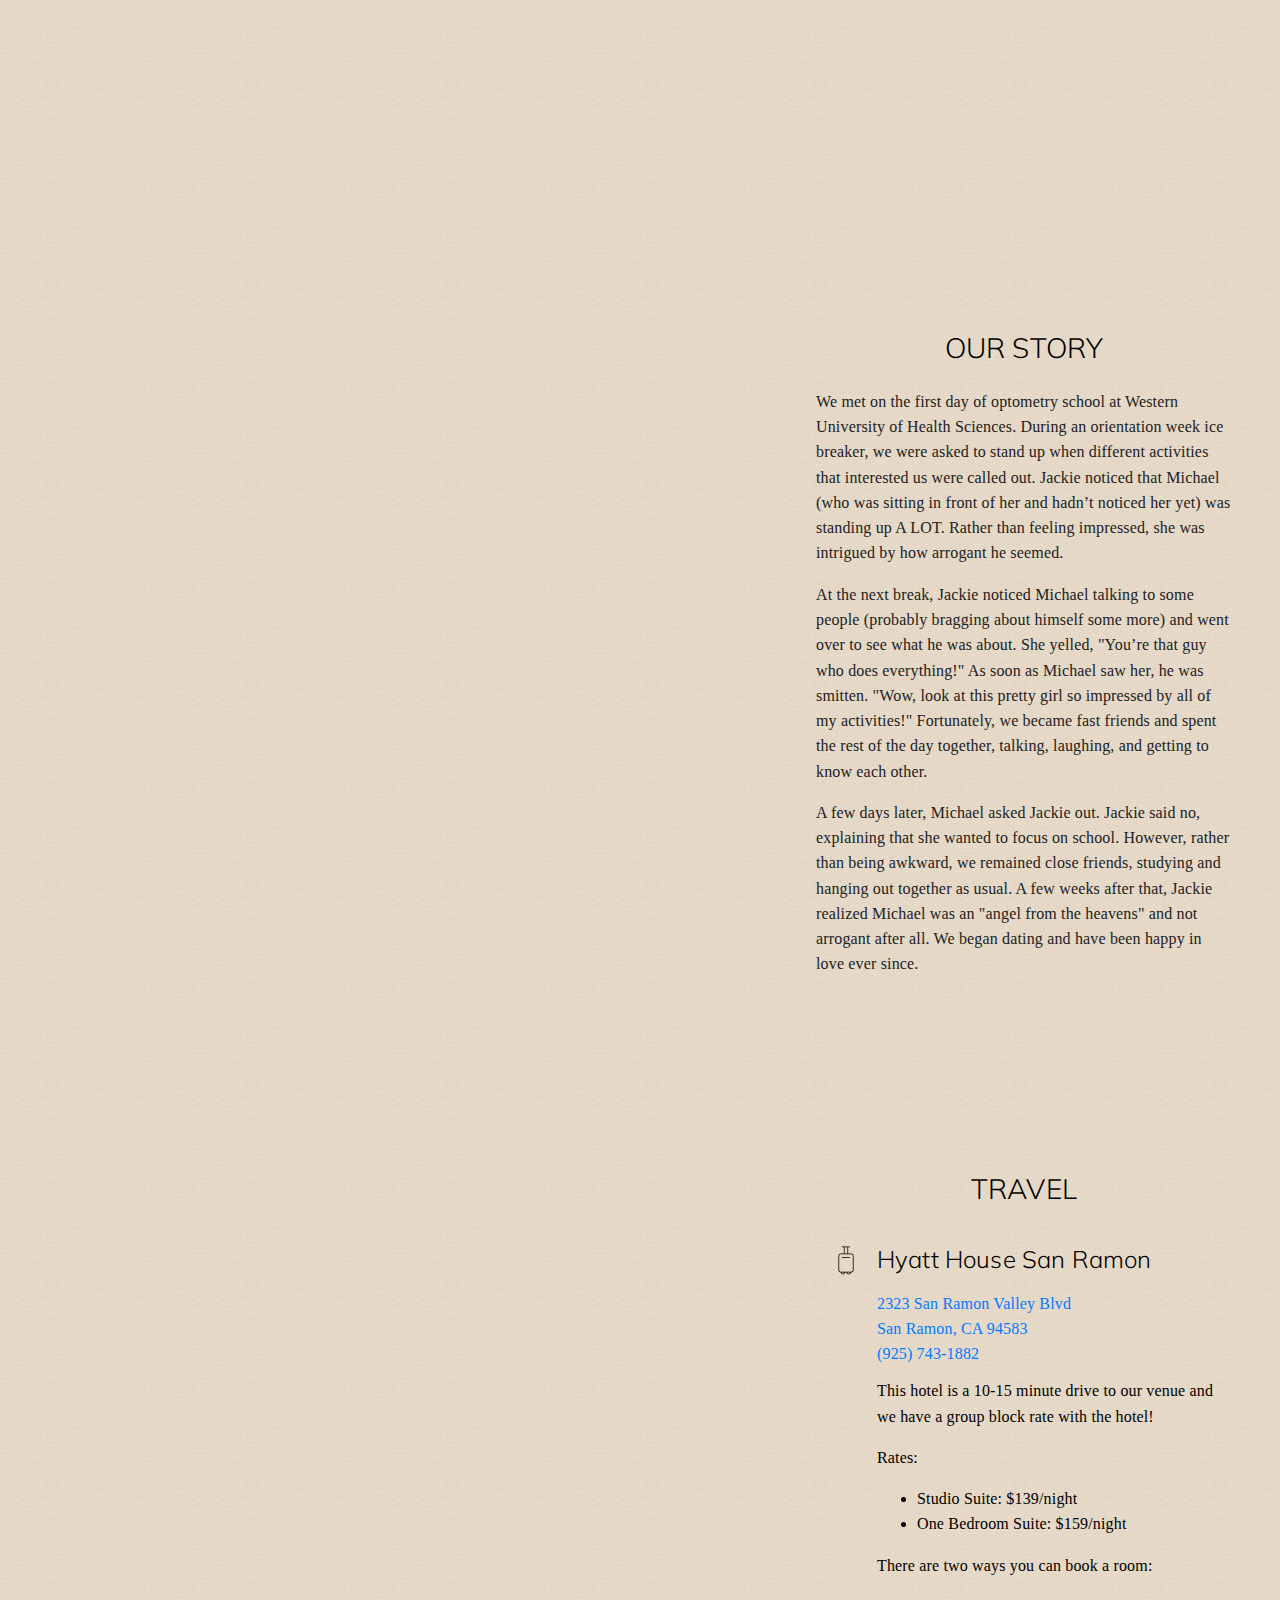
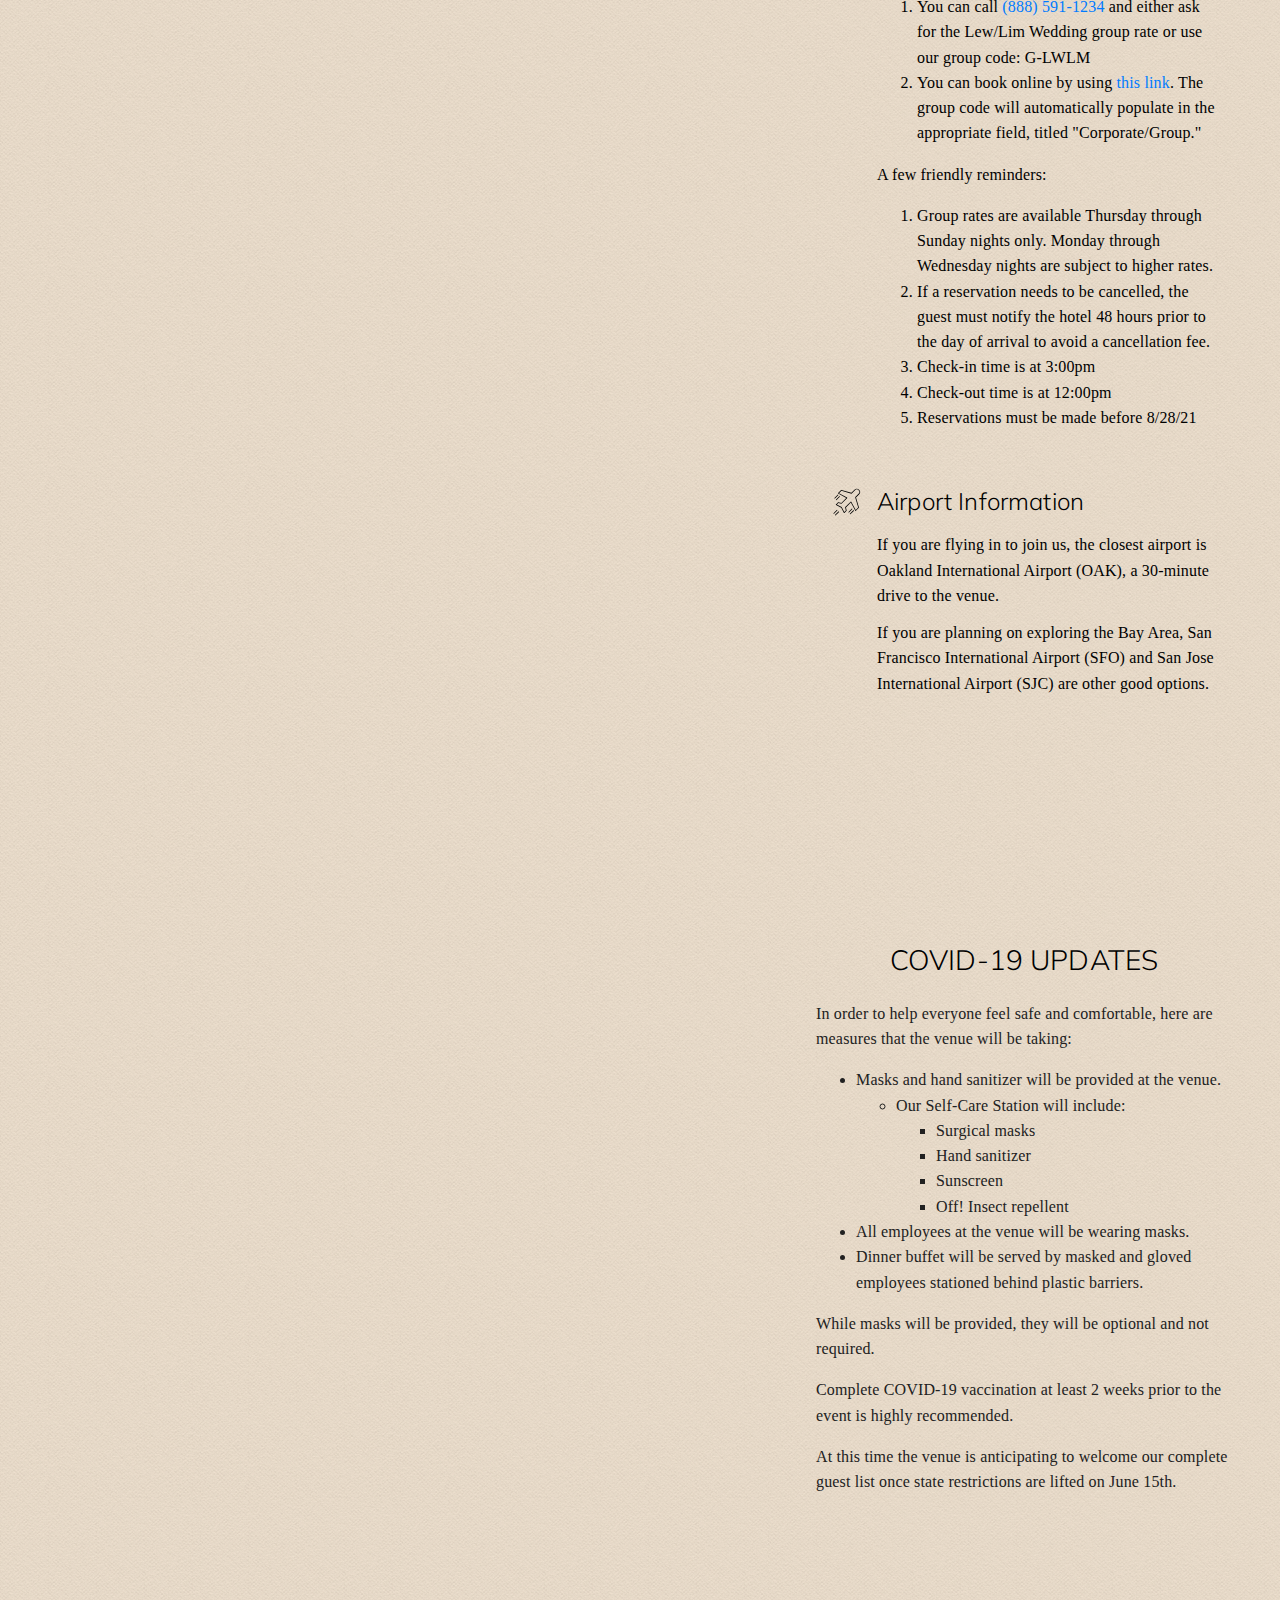
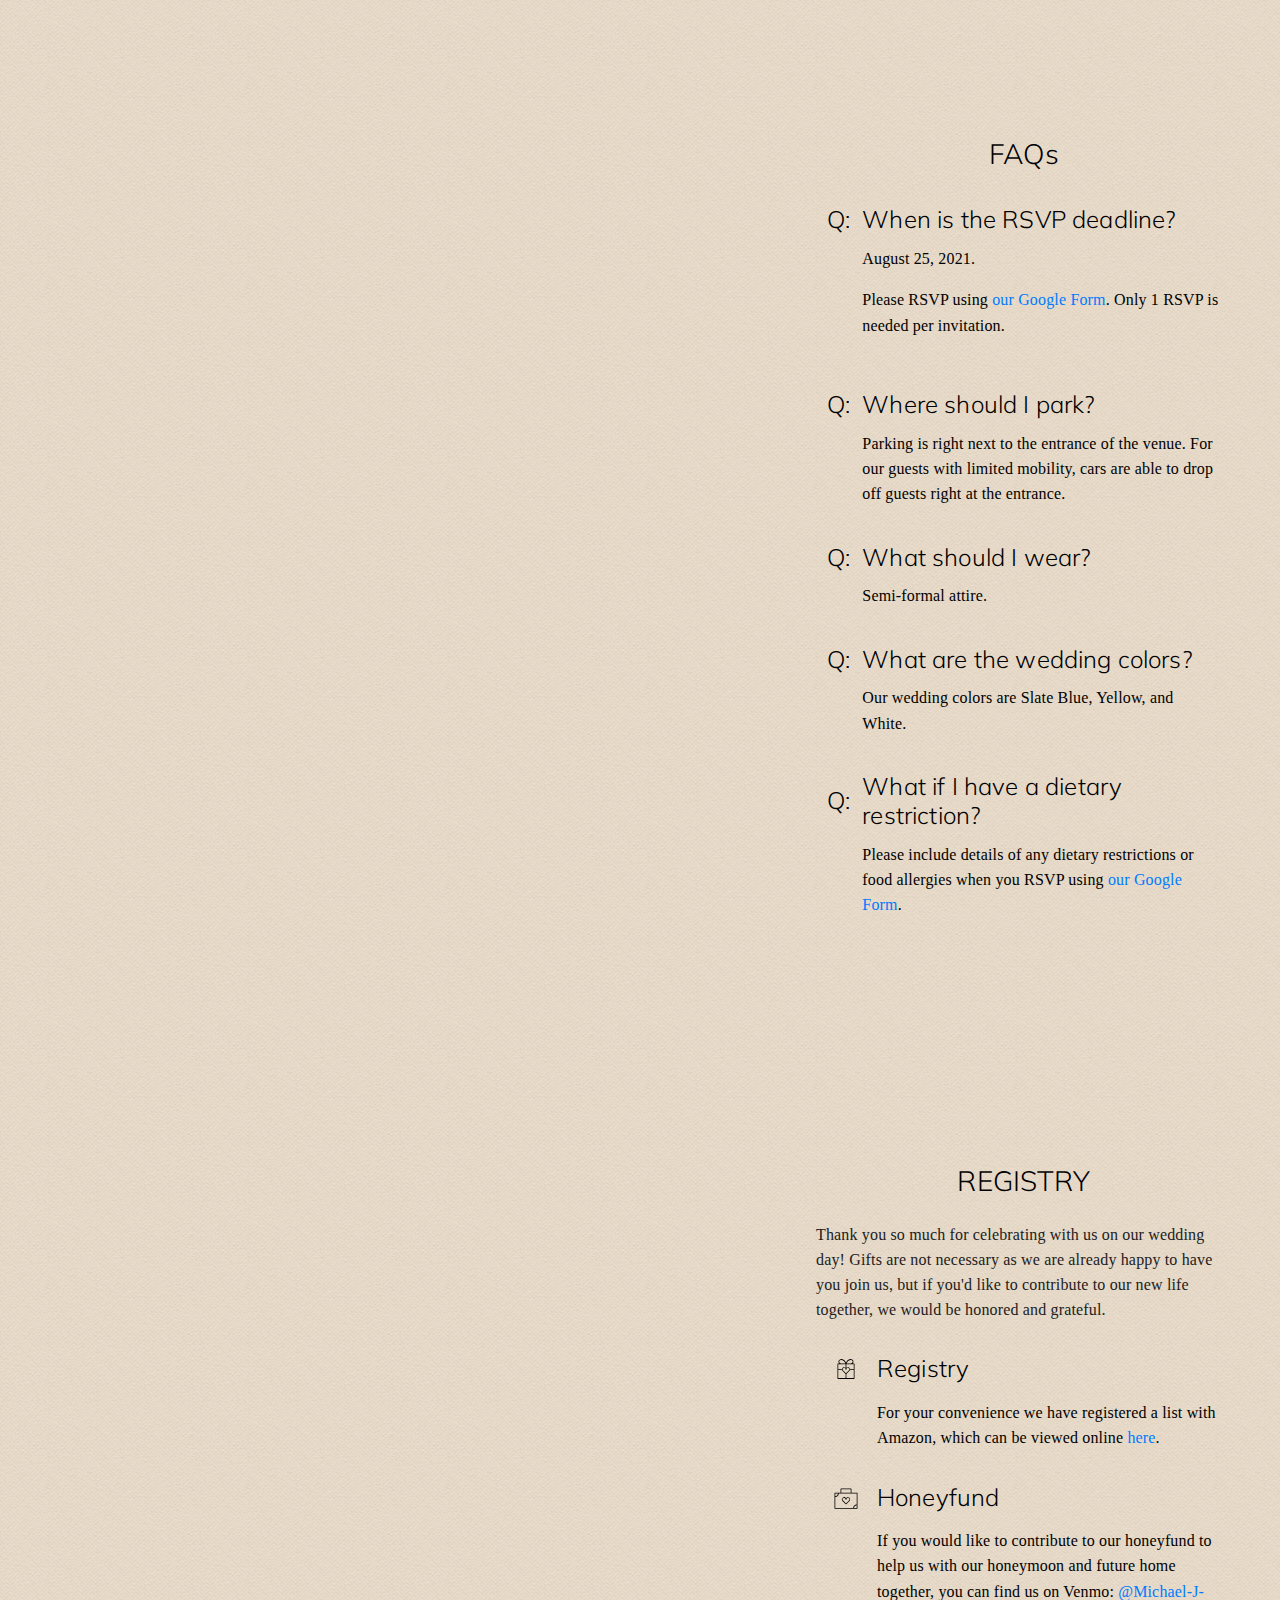
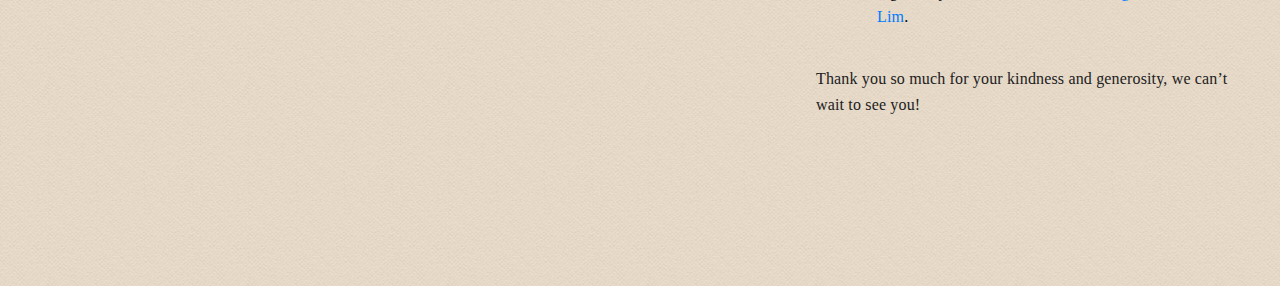
==== commit 74e7db14: "Dropdown" ====
--- a/index.html
+++ b/index.html
@@ -17,6 +17,7 @@
         coverWrapper.classList.remove('hidden');
       }
       document.getElementById(sectionId + '-link').classList.add('active');
+      document.getElementById(sectionId + '-drop-label').classList.add('active');
     }
     function deactivateSection(sectionId) {
       var coverWrapper = document.getElementById('cover-wrapper-' + sectionId);
@@ -24,13 +25,13 @@
         coverWrapper.classList.add('hidden');
       }
       document.getElementById(sectionId + '-link').classList.remove('active');
+      document.getElementById(sectionId + '-drop-label').classList.remove('active');
     }
     function updateCoverPhoto() {
       var sectionIds = ['wedding-day', 'rsvp', 'our-story', 'travel', 'covid', 'faqs', 'registry'];
       for (var i = sectionIds.length - 1; i >= 0; i--) {
         var sectionId = sectionIds[i];
         var section = document.getElementById(sectionId);
-        console.log(sectionId, section.getClientRects()[0]);
         if (section.getClientRects()[0].y <= 150) {
           activateSection(sectionId);
           for (var j = 0; j < sectionIds.length; j++) {
@@ -43,8 +44,26 @@
         }
       }
       document.getElementById(sectionIds[0] + '-link').classList.remove('active');
+      document.getElementById(sectionIds[0] + '-drop-label').classList.remove('active');
     }
-    window.addEventListener('load', updateCoverPhoto);
+    function toggleClass(elementId, className) {
+      var element = document.getElementById(elementId);
+      if(element.classList.contains(className)) {
+        element.classList.remove(className);
+      } else {
+        element.classList.add(className);
+      }
+
+    }
+    function toggleDropDown() {
+      toggleClass('dropdown-content', 'active');
+      toggleClass('dropdown-button', 'active');
+    }
+    window.addEventListener('load', () => {
+      updateCoverPhoto();
+      document.getElementById('dropdown').onclick = toggleDropDown;
+      document.getElementById('links').style.display = 'block';
+    });
     window.addEventListener('scroll', updateCoverPhoto);
   </script>
   <body>
@@ -144,17 +163,30 @@
     </div>
     <div id="info">
       <div id="links">
-        <nav>
-          <ul class="nav mast-nav">
-            <li><a id="wedding-day-link" href="#wedding-day">WEDDING DAY</a></li>
-            <li><a id="rsvp-link" href="#rsvp">RSVP</a></li>
-            <li><a id="our-story-link" href="#our-story">OUR STORY</a></li>
-            <li><a id="travel-link" href="#travel">TRAVEL</a></li>
-            <li><a id="covid-link" href="#covid">COVID-19 UPDATES</a></li>
-            <li><a id="faqs-link" href="#faqs">FAQs</a></li>
-            <li><a id="registry-link" href="#registry">REGISTRY</a></li>
-          </ul>
-        </nav>
+        <div class="navbar">
+          <div id="dropdown">
+            <button id="dropdown-button">
+              <svg id="drop-up" xmlns="http://www.w3.org/2000/svg" height="24px" viewBox="0 0 24 24" width="24px" fill="#fff"><path d="M0 0h24v24H0V0z" fill="none"/><path d="M12 8l-6 6 1.41 1.41L12 10.83l4.59 4.58L18 14l-6-6z"/></svg>
+              <svg id="drop-down" xmlns="http://www.w3.org/2000/svg" height="24px" viewBox="0 0 24 24" width="24px" fill="#fff"><path d="M24 24H0V0h24v24z" fill="none" opacity=".87"/><path d="M16.59 8.59L12 13.17 7.41 8.59 6 10l6 6 6-6-1.41-1.41z"/></svg>
+              <span id="wedding-day-drop-label">WEDDING DAY</span>
+              <span id="rsvp-drop-label">RSVP</span>
+              <span id="our-story-drop-label">OUR STORY</span>
+              <span id="travel-drop-label">TRAVEL</span>
+              <span id="covid-drop-label">COVID-19 UPDATES</span>
+              <span id="faqs-drop-label">FAQs</span>
+              <span id="registry-drop-label">REGISTRY</span>
+            </button>
+            <div id="dropdown-content">
+              <a id="wedding-day-link" href="#wedding-day"><div>WEDDING DAY</div></a>
+              <a id="rsvp-link" href="#rsvp"><div>RSVP</div></a>
+              <a id="our-story-link" href="#our-story"><div>OUR STORY</div></a>
+              <a id="travel-link" href="#travel"><div>TRAVEL</div></a>
+              <a id="covid-link" href="#covid"><div>COVID-19 UPDATES</div></a>
+              <a id="faqs-link" href="#faqs"><div>FAQs</div></a>
+              <a id="registry-link" href="#registry"><div>REGISTRY</div></a>
+            </div>
+          </div>
+        </div>
       </div>
 
       <div class="section" id="wedding-day">
@@ -272,10 +304,7 @@
       <div class="section" id="covid">
         <div class="section-container">
           <h3 class="section-header">COVID-19 UPDATES</h3>
-
-
-          <p>In order to help everyone feel safe and comfortable, here are measures that the
-venue will be taking:</p>
+          <p>In order to help everyone feel safe and comfortable, here are measures that the venue will be taking:</p>
 
           <ul>
             <li>Masks and hand sanitizer will be provided at the venue.
--- a/css/main.css
+++ b/css/main.css
@@ -154,36 +154,85 @@
   right: 0;
   left: 60%;
   height: 54px;
-}
-#links li {
+  display: none;
+  font-family: 'Muli', sans-serif;
+}
+#links a {
+  text-decoration: none;
+}
+#links a div {
+  color: #fff;
+  padding: 8px;
+  padding-left: 36px;
+  font-size: 14px;
+  text-decoration: none;
+}
+#links a.active div {
+  color: #ccc;
+}
+
+#links a:hover div,
+#links a:focus div {
+  background-color: #ccc;
+  color: #357;
+  font-weight: bold;
+}
+
+.navbar {
+  overflow: hidden;
+  background-color: #357;
+}
+
+#dropdown {
+  width: 100%;
+}
+
+#dropdown-button {
+  border: none;
+  outline: none;
+  color: white;
+  padding: 8px 0;
+  background-color: inherit;
+  font-family: inherit;
+  margin: 0;
+  display: flex;
+  width: 100%;
+}
+
+#dropdown-button span {
+  display: none;
+  flex: 1 1 0;
+  text-align: left;
+  line-height: 32px;
+}
+#dropdown-button span.active {
+  padding-left: 4px;
   display: inline-block;
-  line-height: 12px;
-  padding-left: 10px;
-  padding-right: 10px;
-}
-#links a {
-  color: #fff;
-  padding-right: 0;
-  padding-left: 0;
-  font-family: 'Muli', sans-serif;
-  font-size: 16px;
-}
-#links a.active,
-#links a.active:hover,
-#links a.active:focus {
-  font-size: 17px;
-  font-weight: bold;
-}
-
-nav {
-  height: 100%;
-}
-
-.mast-nav {
-  height: 100%;
-  vertical-align: middle;
-  align-items: center;
-  justify-content: center;
+}
+
+#dropdown-button svg {
+  margin: 4px;
+}
+
+#dropdown-button #drop-up {
+  display: none;
+}
+#dropdown-button.active #drop-up {
+  display: inline-block;
+}
+
+#dropdown-button #drop-down {
+  display: inline-block;
+}
+#dropdown-button.active #drop-down {
+  display: none;
+}
+
+#dropdown-content {
+  display: none;
+}
+#dropdown-content.active {
+  display: block;
 }
 
 /* Info */
@@ -202,7 +251,7 @@
 }
 .section-container {
   display: table-cell;
-  padding: 54px 48px 48px;
+  padding: 72px 48px 48px;
   vertical-align: middle;
 }
 .section-header {
@@ -411,7 +460,7 @@
     line-height: 36px;
   }
   .section-container {
-    padding: 54px 36px 36px;
+    padding: 72px 36px 36px;
   }
 }
 
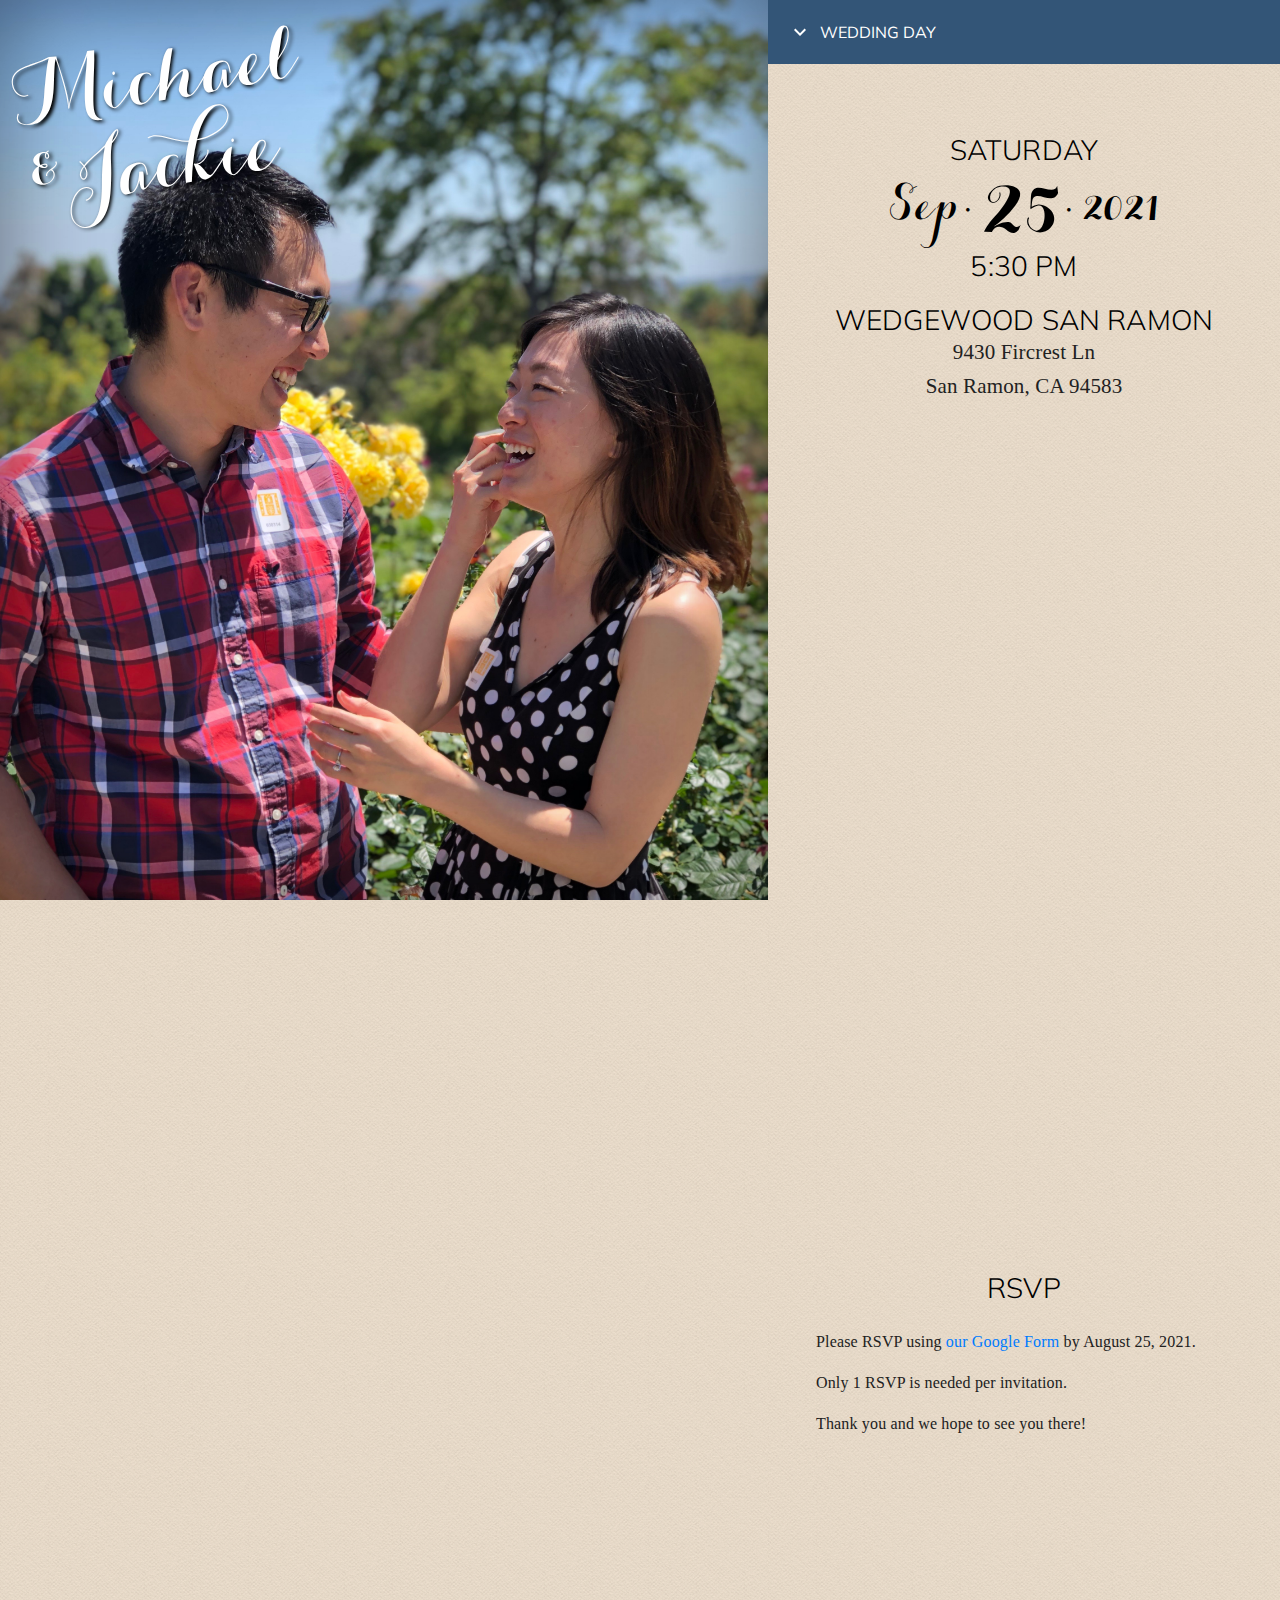
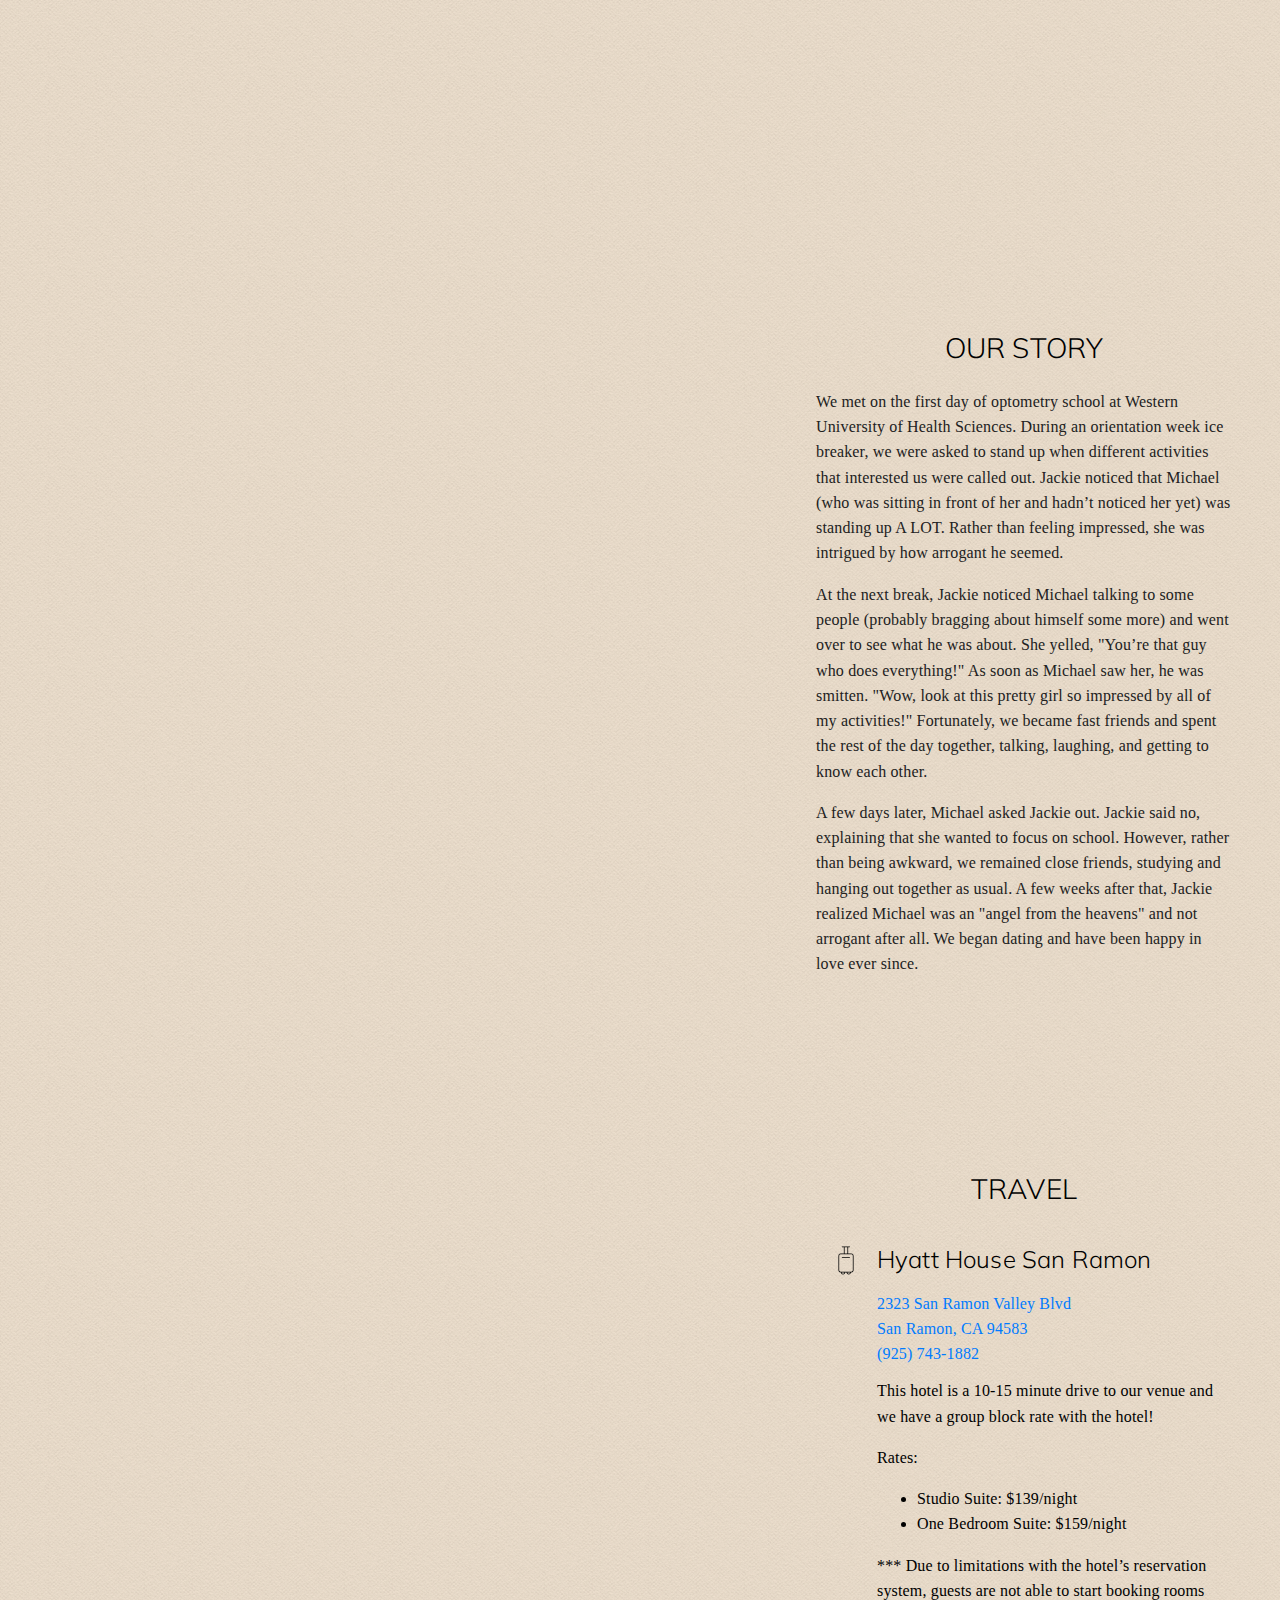
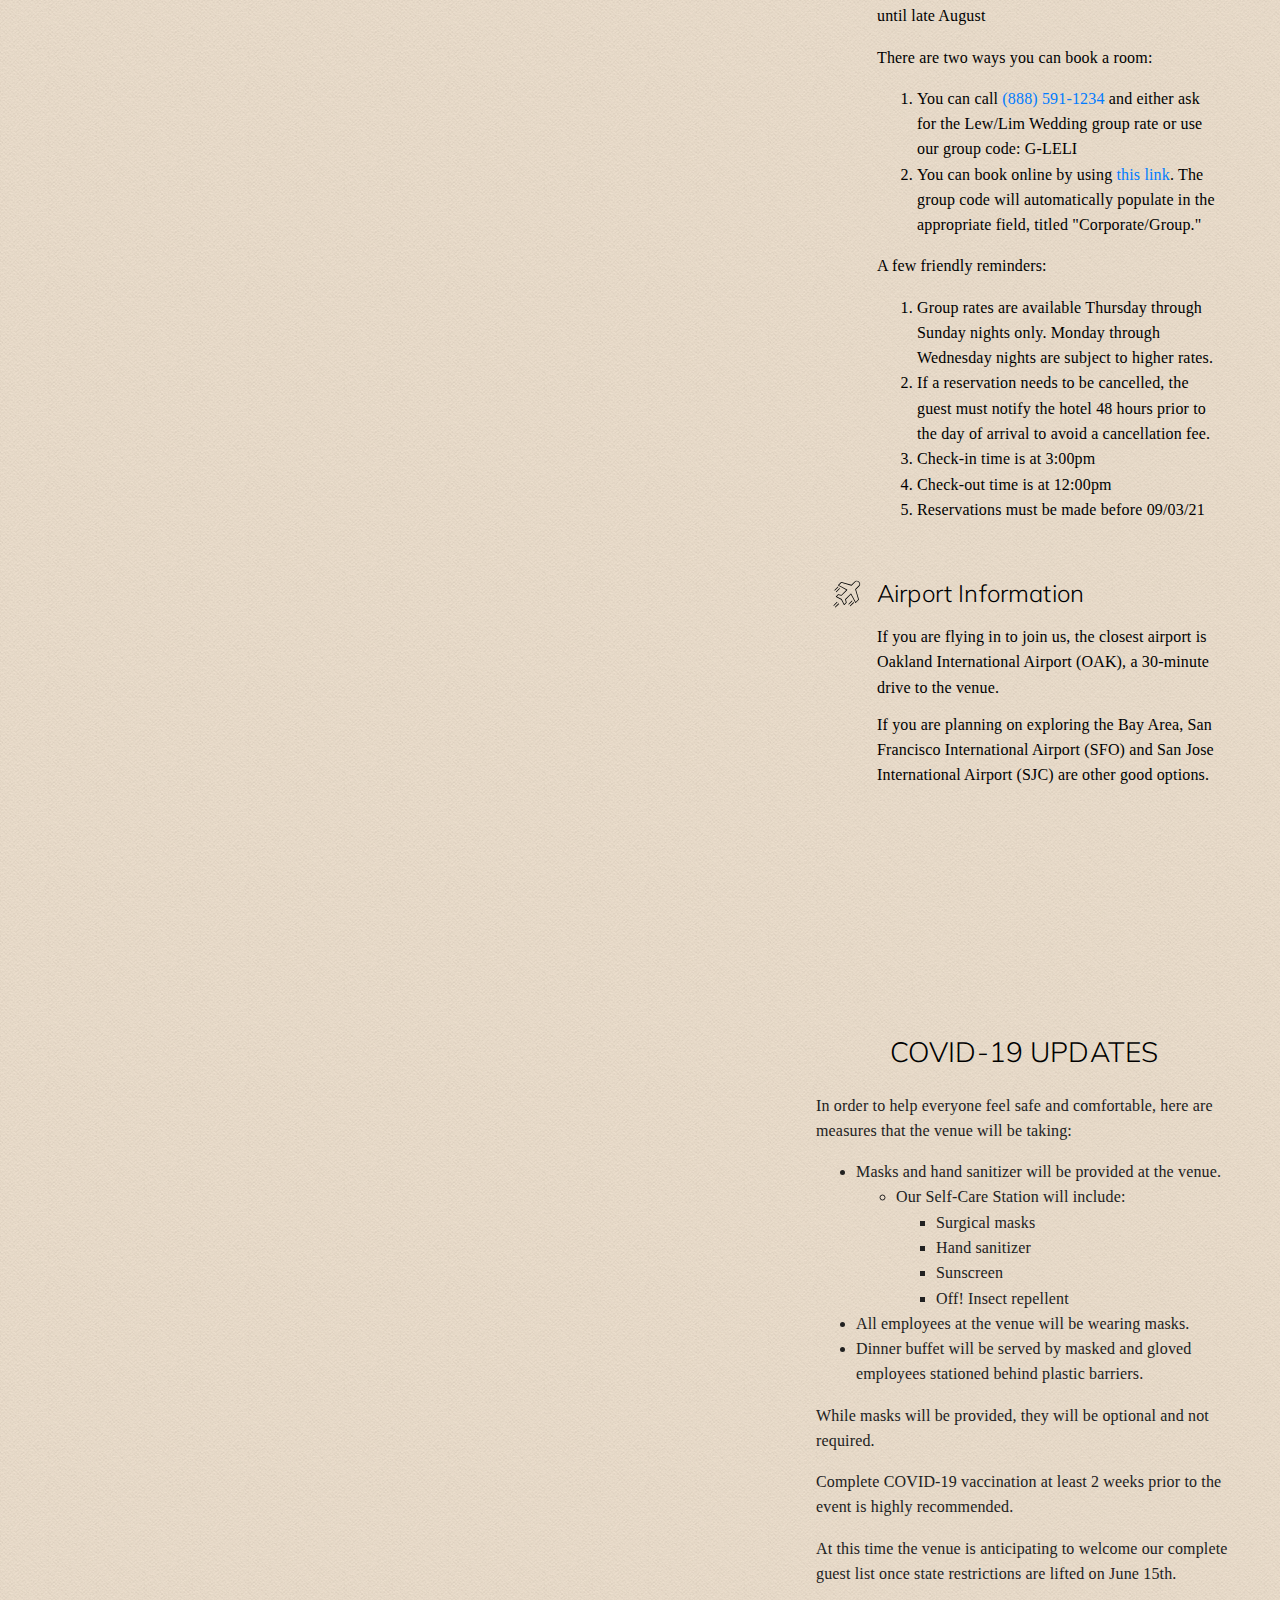
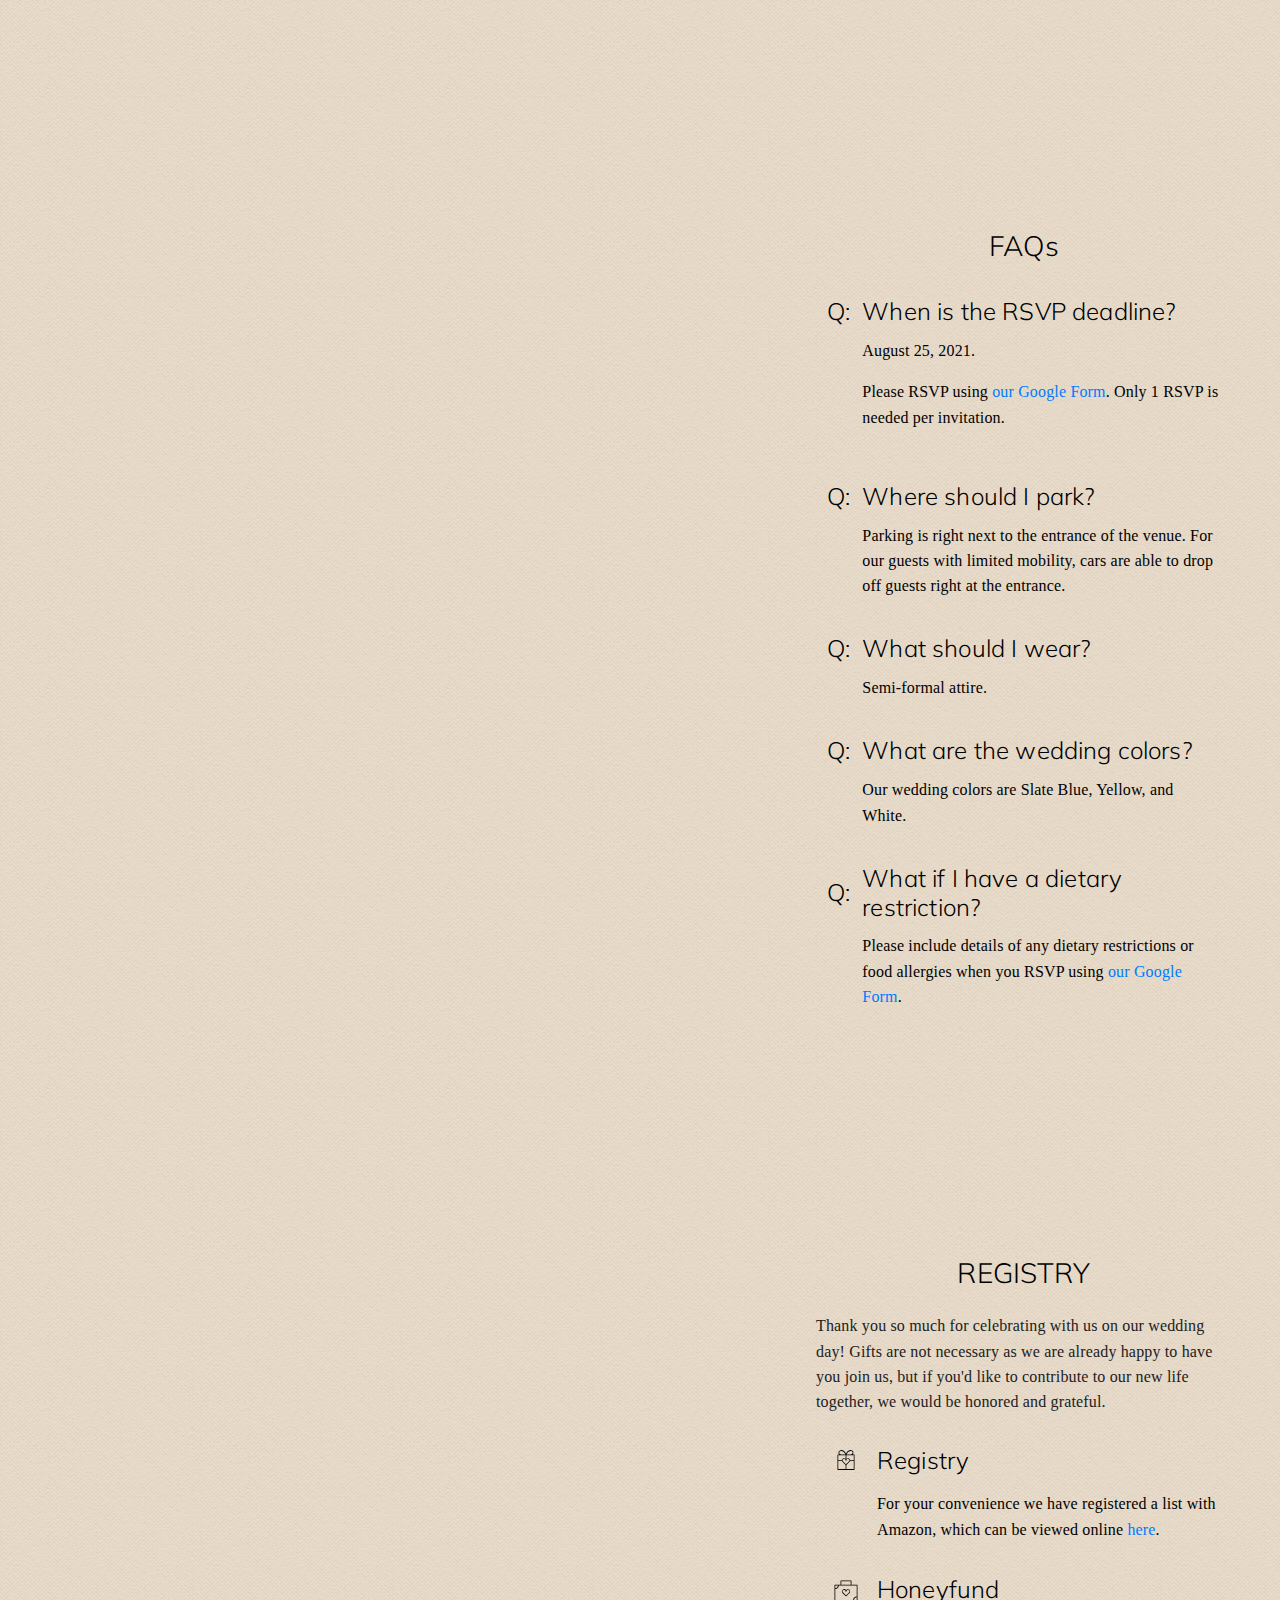
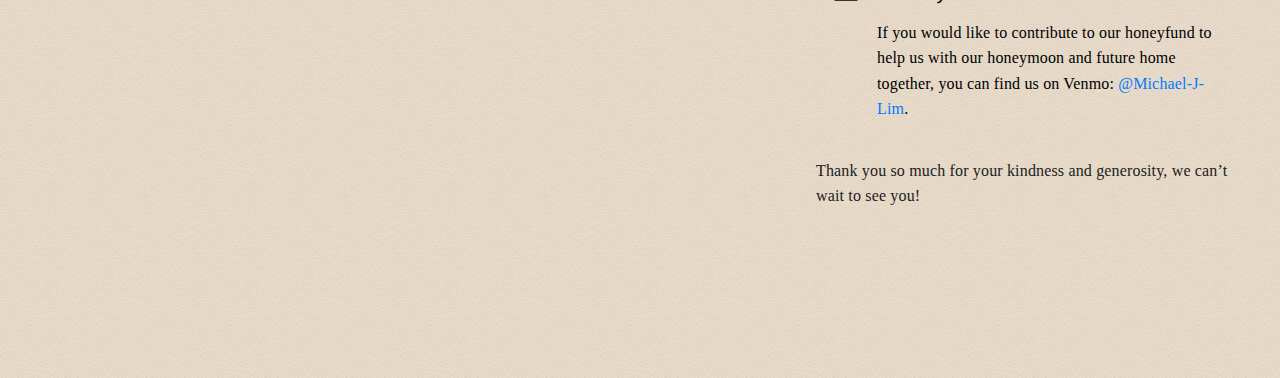
==== commit 33606578: "Travel section updates" ====
--- a/index.html
+++ b/index.html
@@ -269,9 +269,10 @@
                   <li>Studio Suite: $139/night</li>
                   <li>One Bedroom Suite: $159/night</li>
                 </ul>
+                <p>*** Due to limitations with the hotel’s reservation system, guests are not able to start booking rooms until late August</p>
                 <p>There are two ways you can book a room:</p>
                 <ol>
-                  <li>You can call <a href="tel:888-591-1234" target="_blank">(888) 591-1234</a> and either ask for the Lew/Lim Wedding group rate or use our group code: G-LWLM</li>
+                  <li>You can call <a href="tel:888-591-1234" target="_blank">(888) 591-1234</a> and either ask for the Lew/Lim Wedding group rate or use our group code: G-LELI</li>
                   <li>You can book online by using <a href="https://sanramon.house.hyatt.com/en/hotel/home.html?corp_id=G-LWLM" target="_blank">this link</a>. The group code will automatically populate in the appropriate field, titled "Corporate/Group."</li>
                 </ol>
                 <p>A few friendly reminders:</p>
@@ -280,7 +281,7 @@
                   <li>If a reservation needs to be cancelled, the guest must notify the hotel 48 hours prior to the day of arrival to avoid a cancellation fee.</li>
                   <li>Check-in time is at 3:00pm</li>
                   <li>Check-out time is at 12:00pm</li>
-                  <li>Reservations must be made before 8/28/21</li>
+                  <li>Reservations must be made before 09/03/21</li>
                 </ol>
               </td>
             </tr>
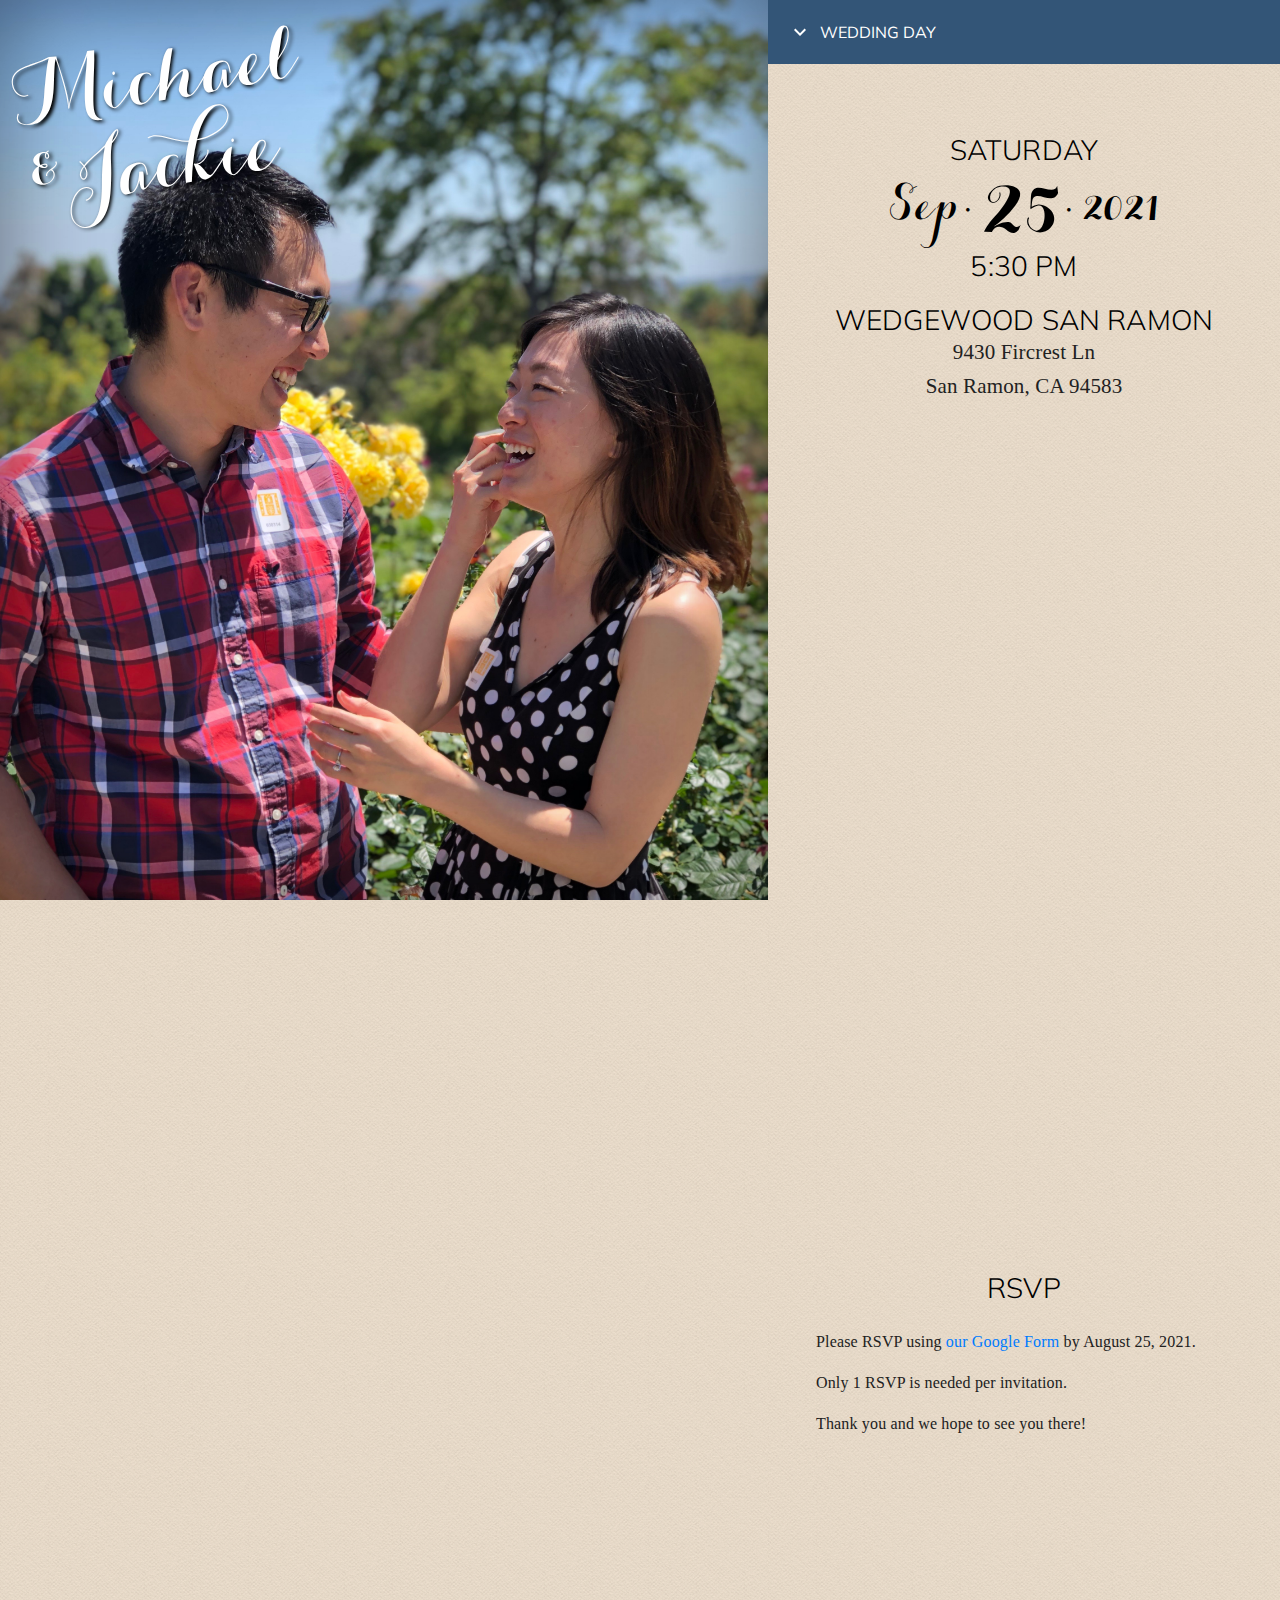
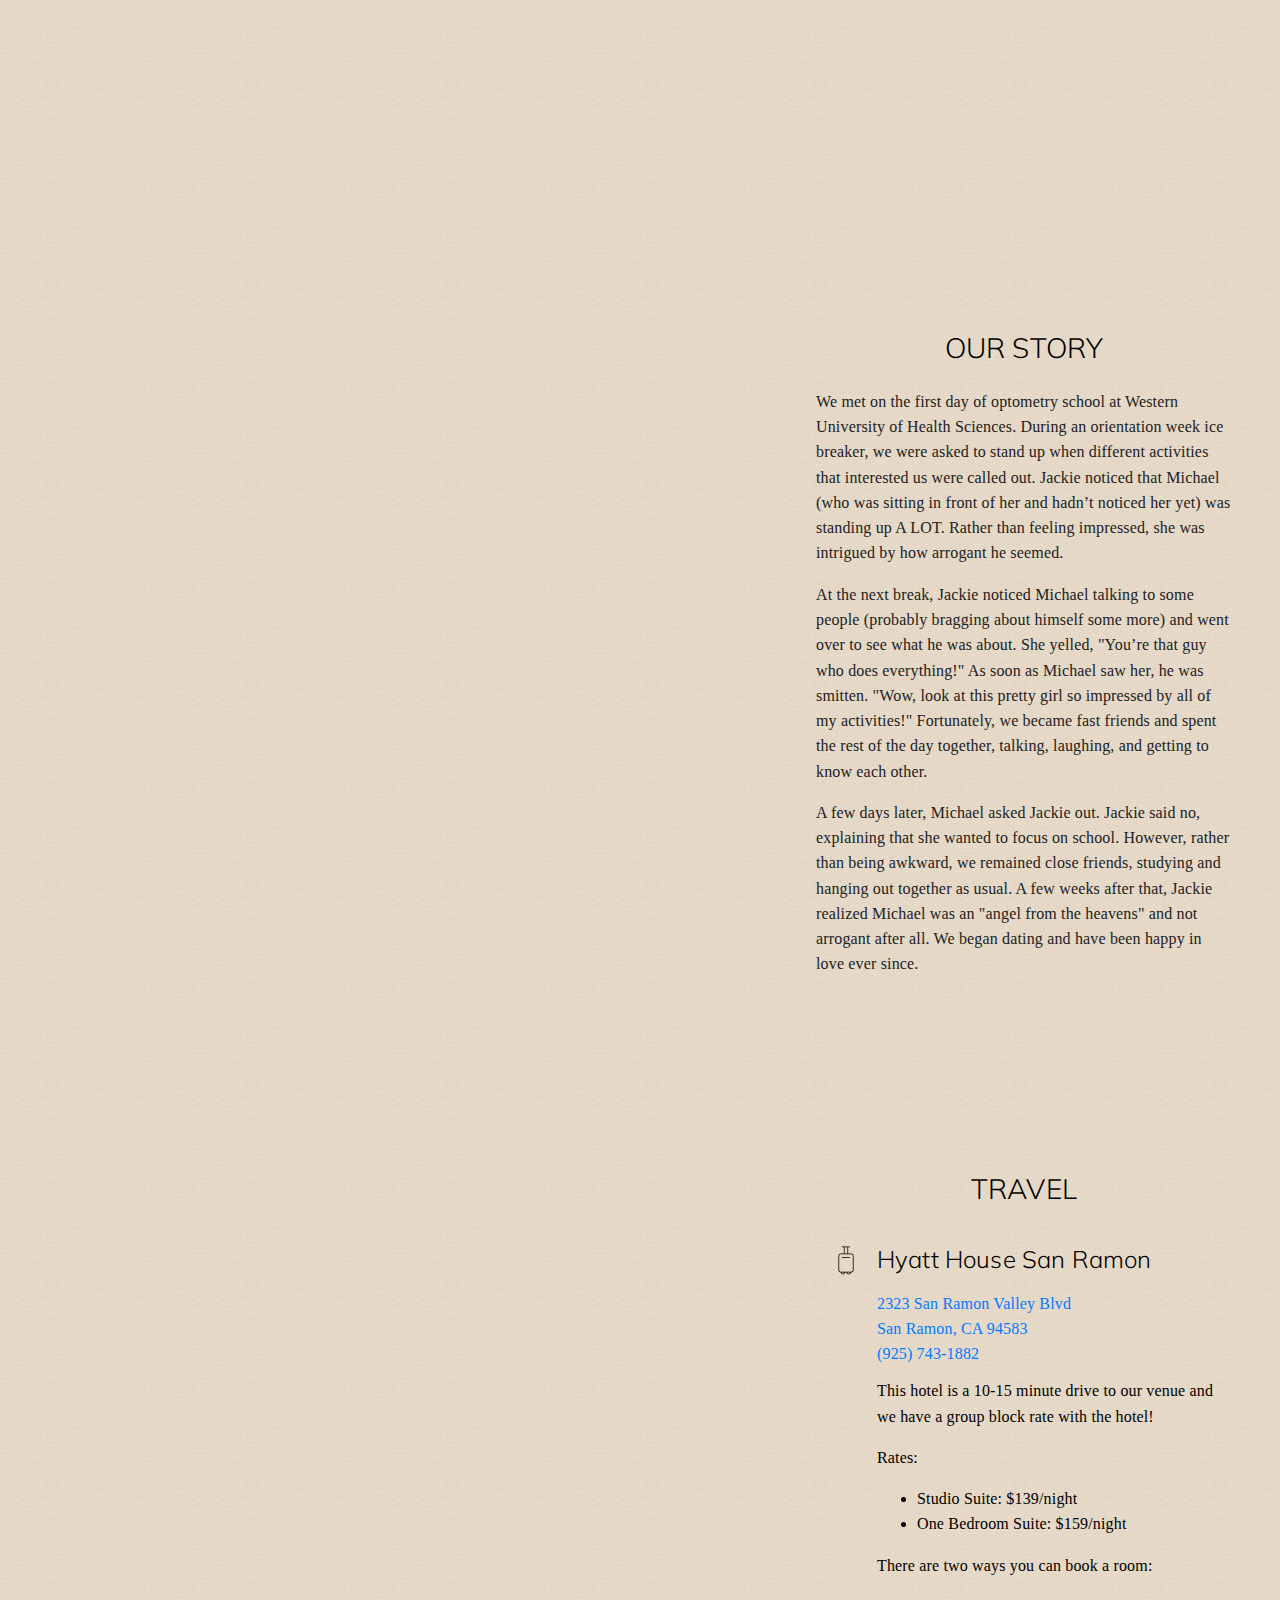
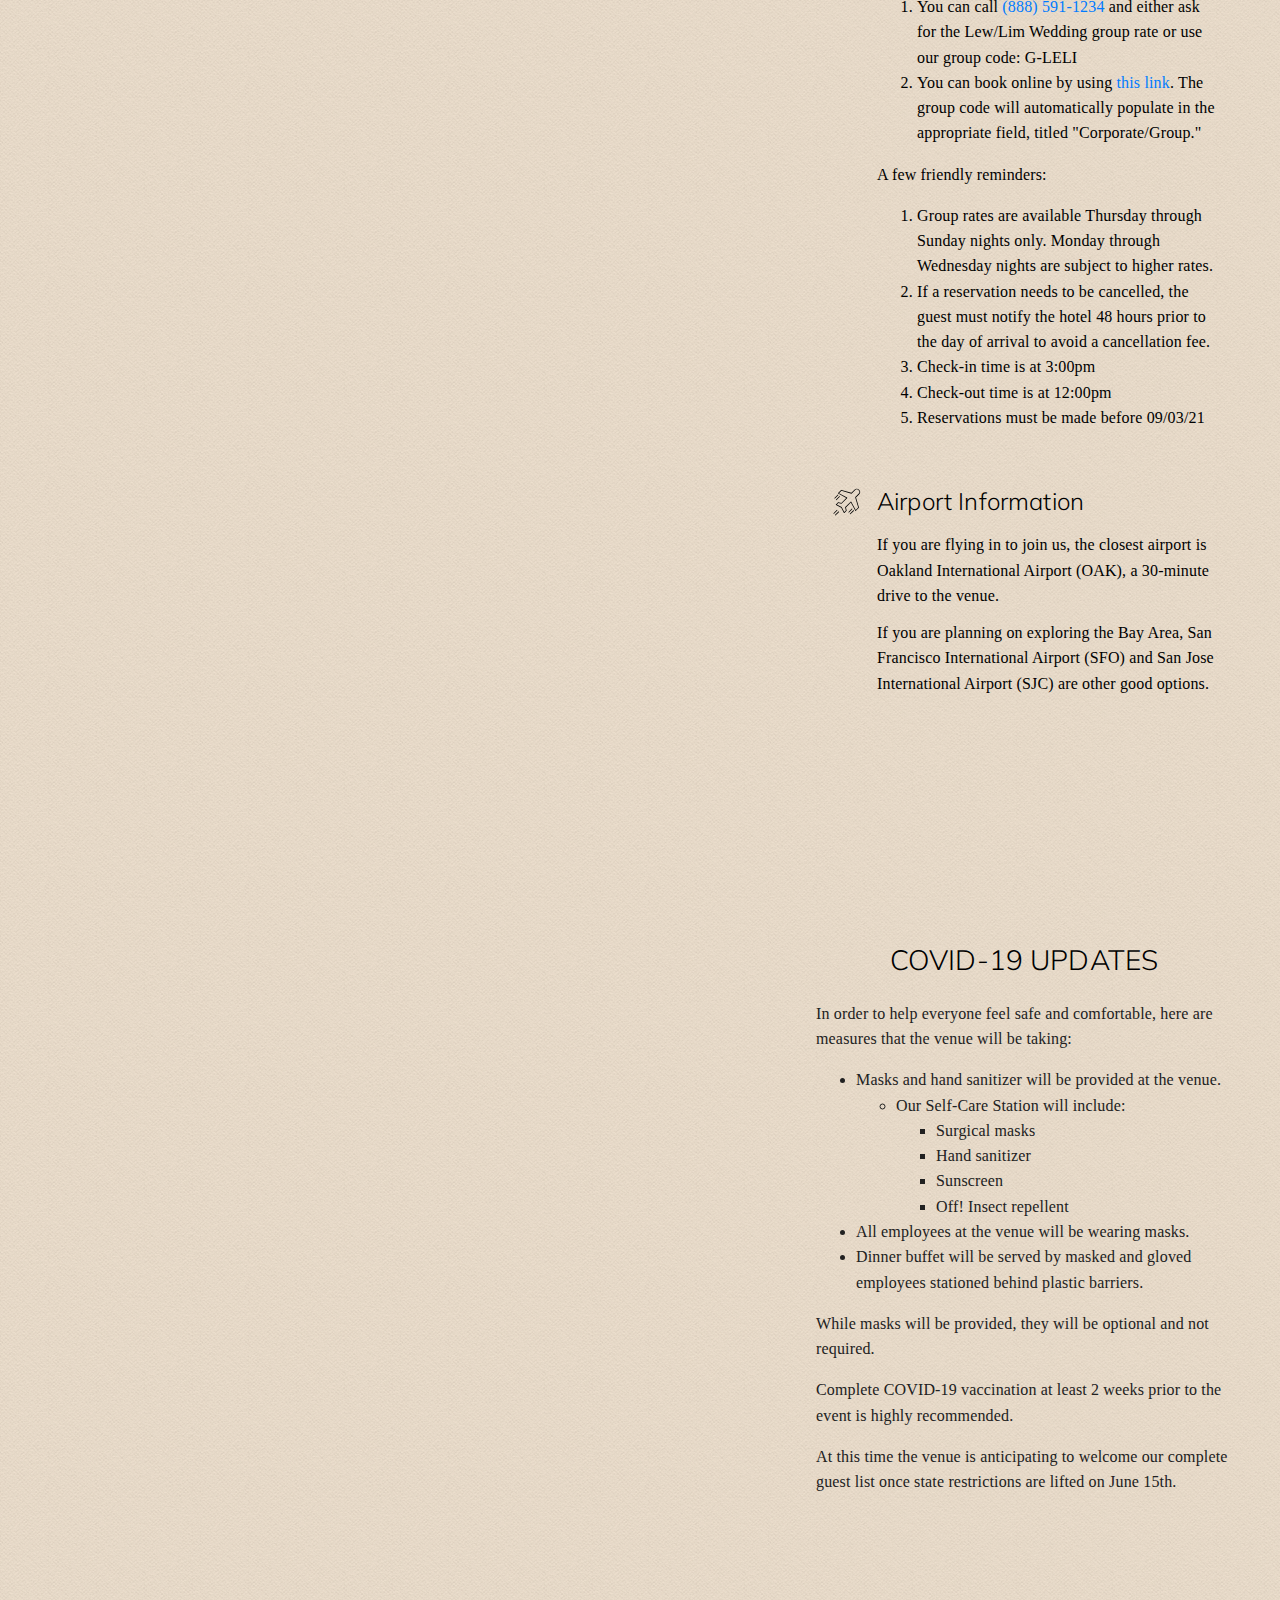
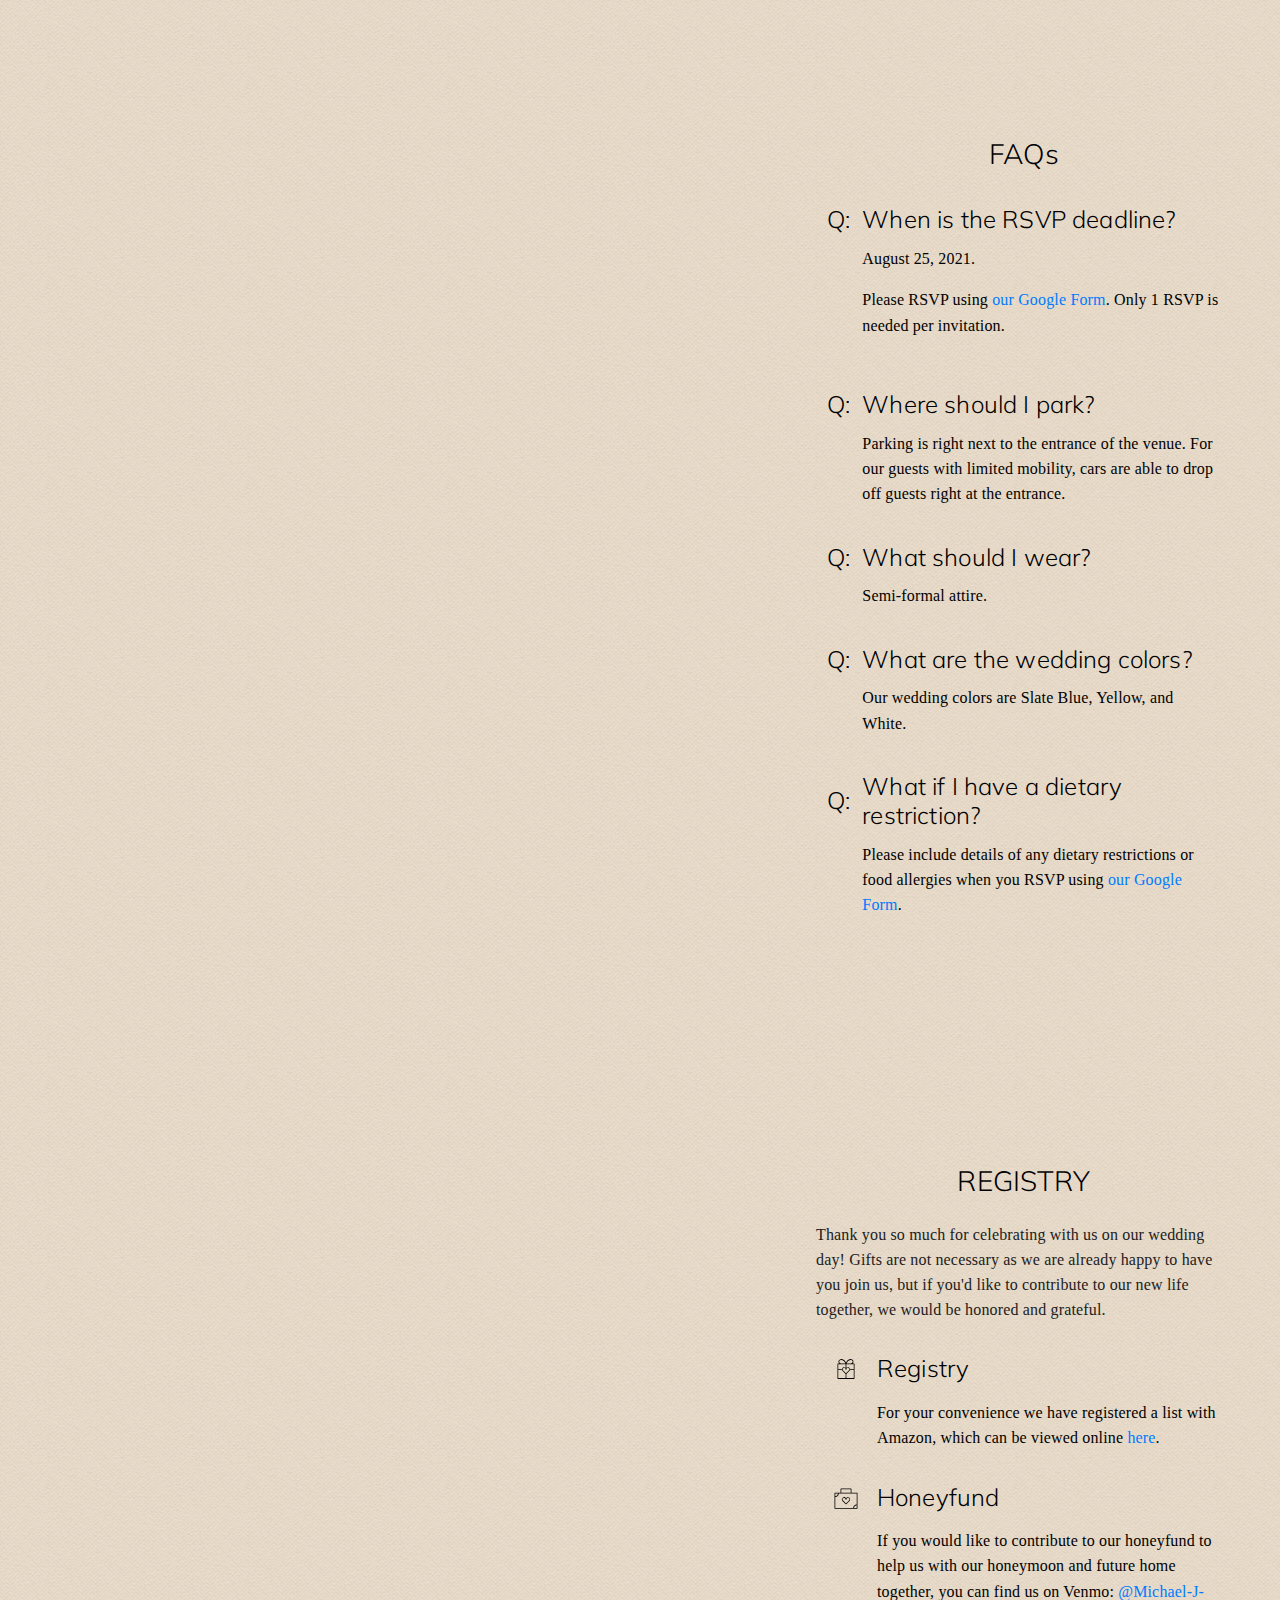
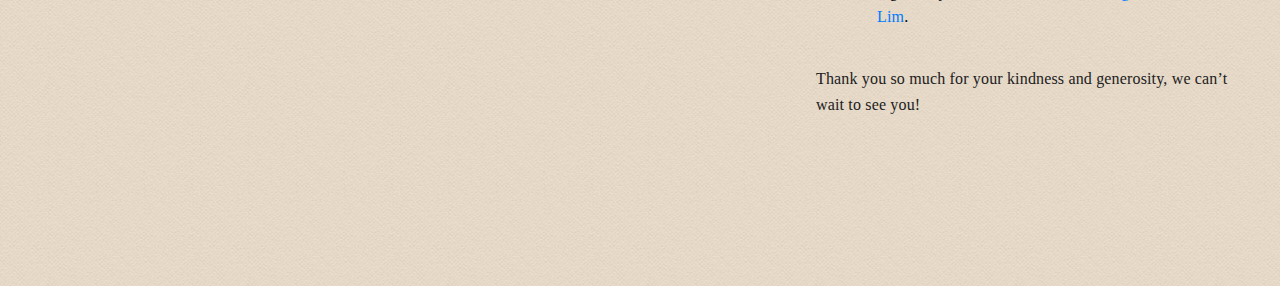
==== commit a2685652: "Remove about hotel reservation limitations" ====
--- a/index.html
+++ b/index.html
@@ -269,7 +269,6 @@
                   <li>Studio Suite: $139/night</li>
                   <li>One Bedroom Suite: $159/night</li>
                 </ul>
-                <p>*** Due to limitations with the hotel’s reservation system, guests are not able to start booking rooms until late August</p>
                 <p>There are two ways you can book a room:</p>
                 <ol>
                   <li>You can call <a href="tel:888-591-1234" target="_blank">(888) 591-1234</a> and either ask for the Lew/Lim Wedding group rate or use our group code: G-LELI</li>
